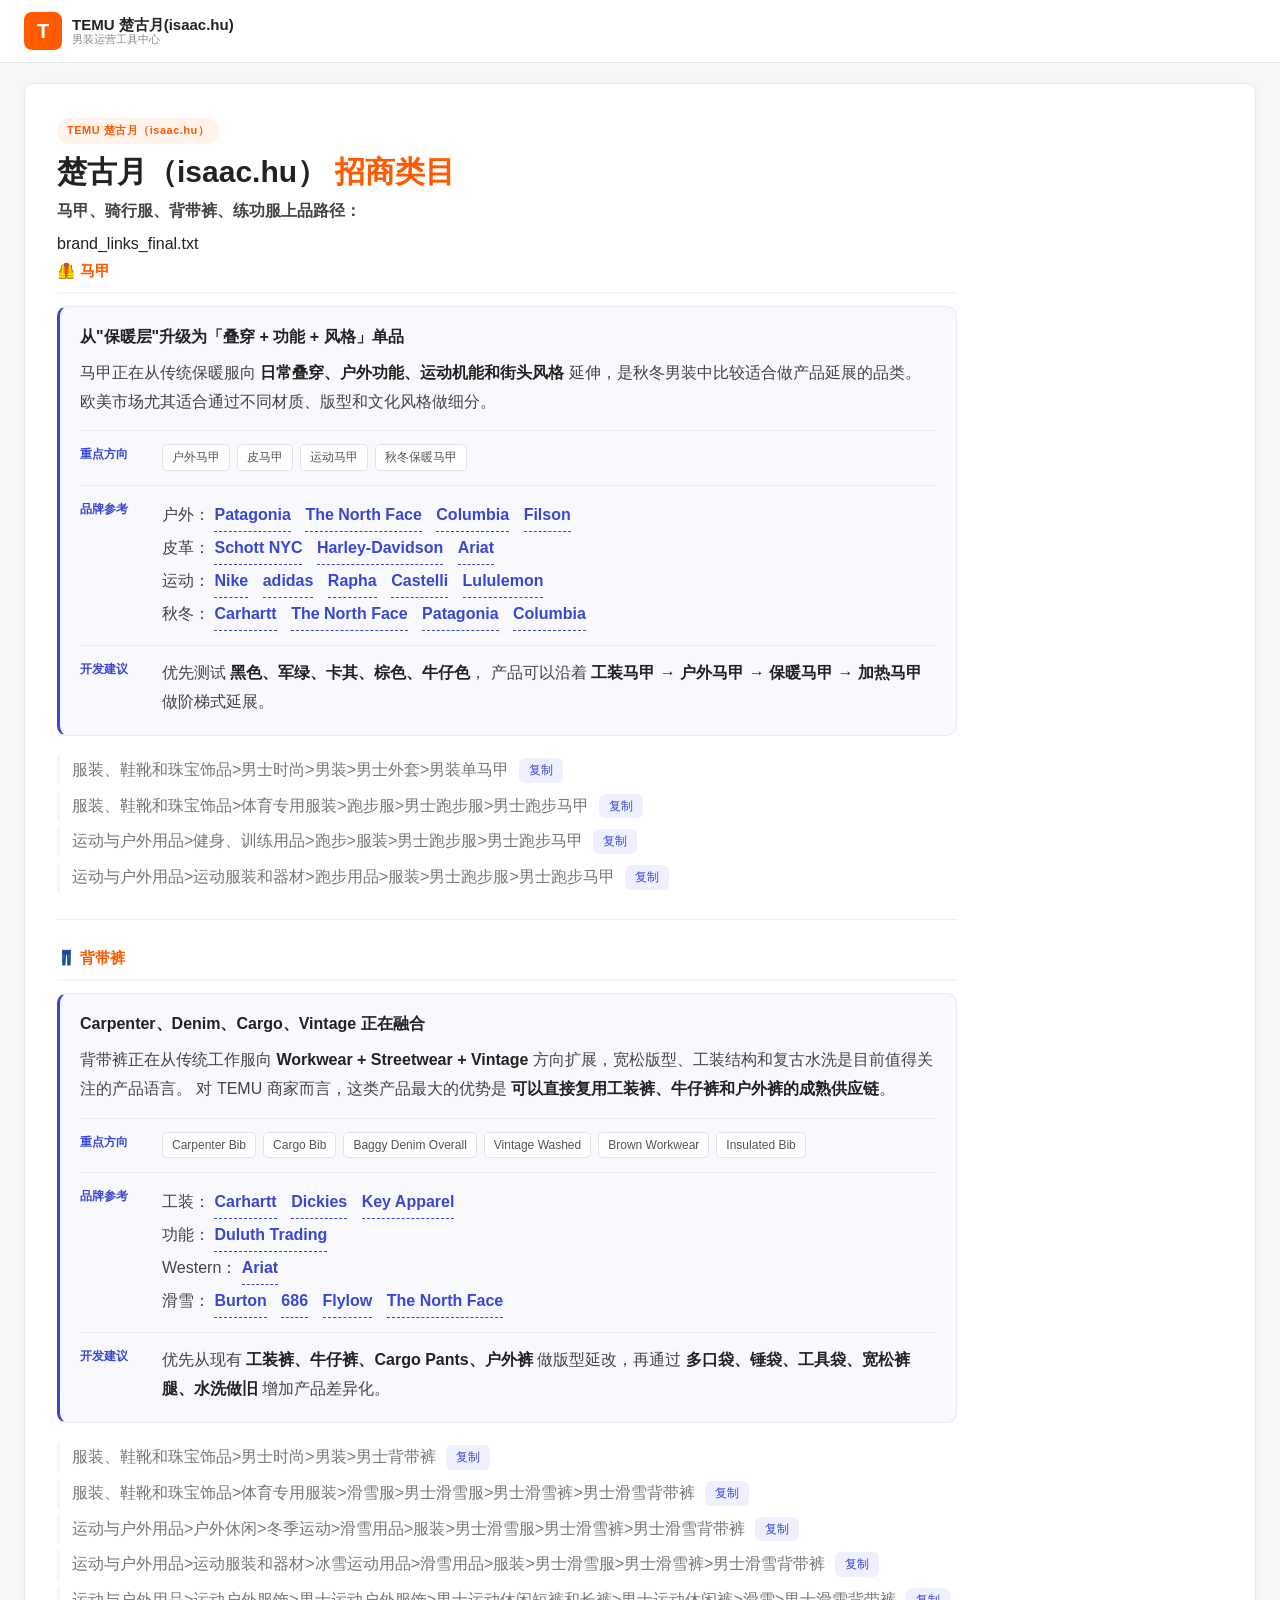
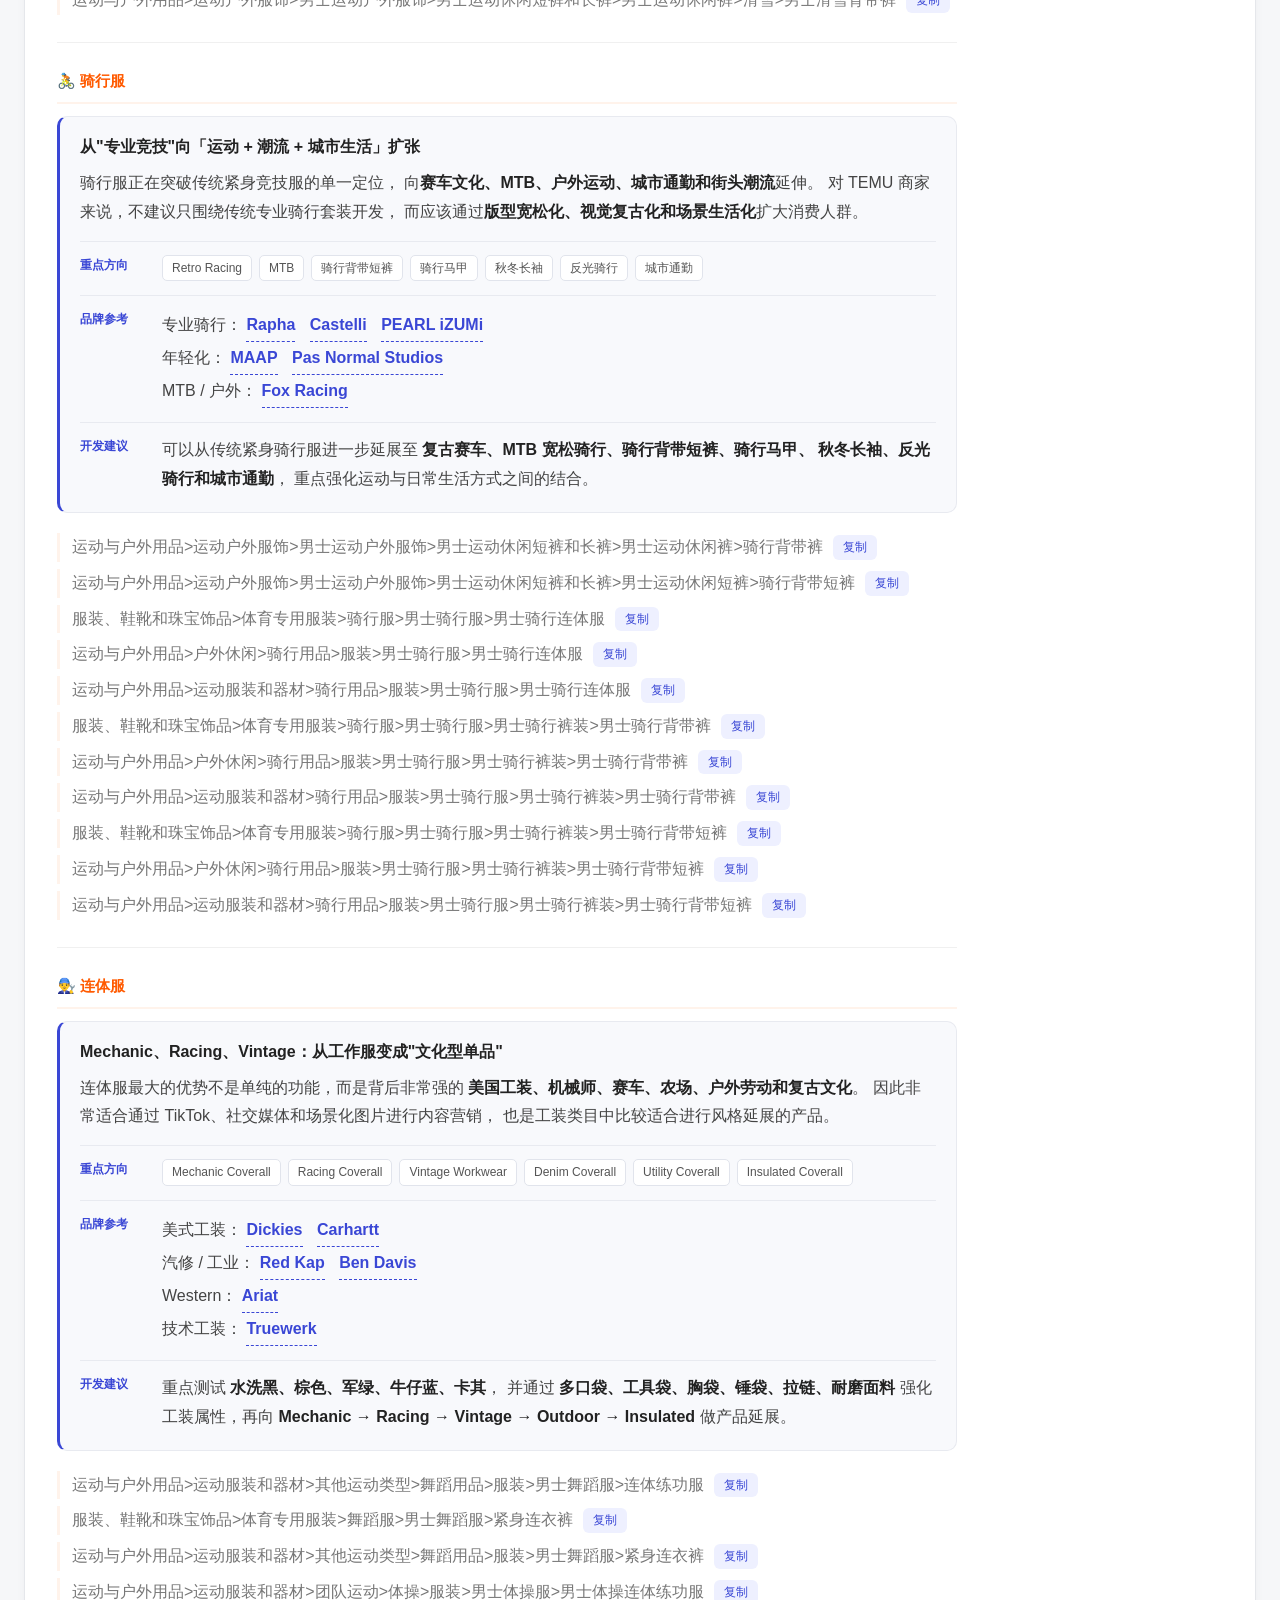
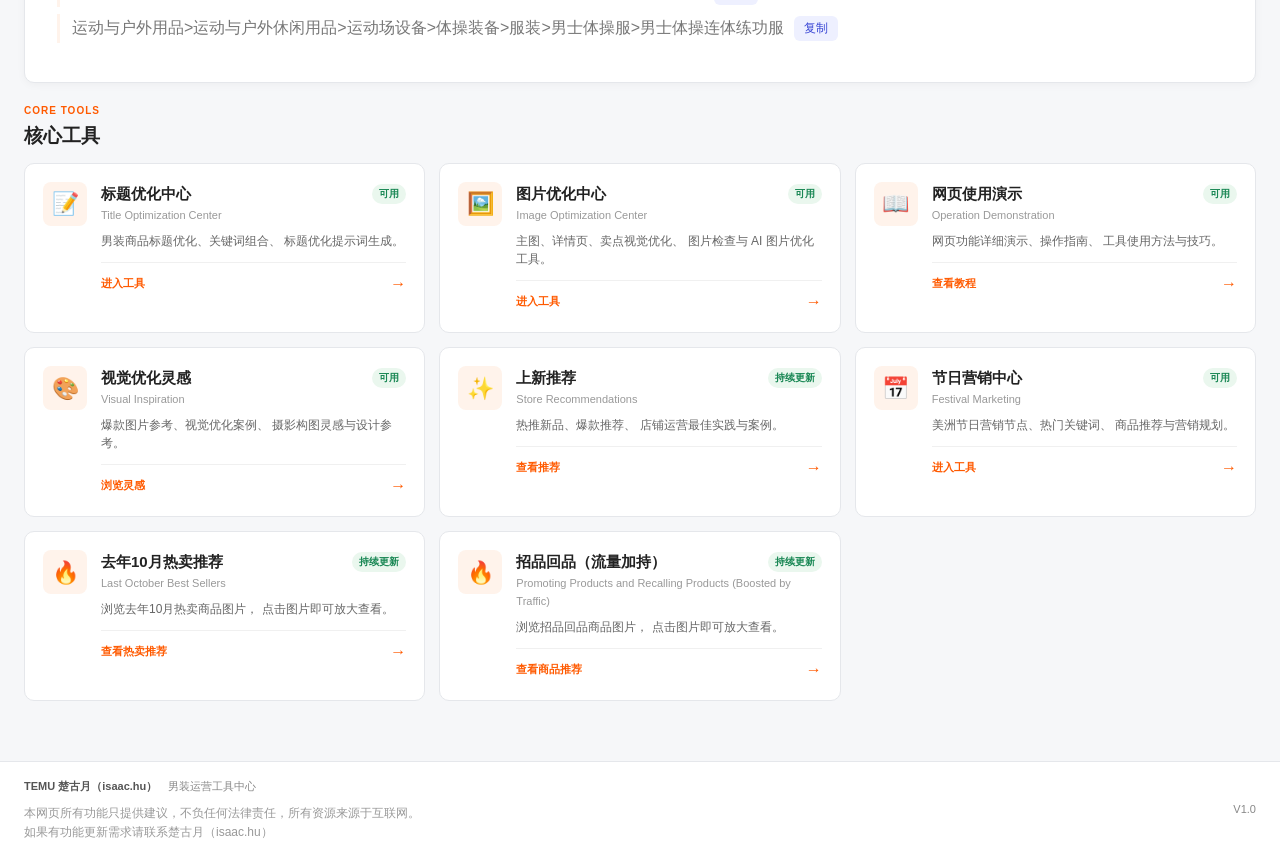
==== index.html @ f6be9bdd "Update index.html" ====
<!DOCTYPE html>
<html lang="zh-CN">
<head>
    <meta charset="UTF-8">

    <meta
        name="viewport"
        content="width=device-width, initial-scale=1.0"
    >

    <meta
        name="description"
        content="TEMU 楚古月(isaac.hu) - 男装运营工具中心"
    >

    <title>TEMU 楚古月(isaac.hu)</title>

    <!-- ✨ 网络性能优化：DNS预解析和预连接 -->
    <link rel="dns-prefetch" href="//github.com">
    <link rel="preconnect" href="https://github.com" crossorigin>
    <link rel="prefetch" href="assets/pdf/Operation%20Demonstration.pdf" as="document">
    <link rel="prefetch" href="assets/pdf/picture.pdf" as="document">

    <!-- 全局 CSS -->
    <link
        rel="stylesheet"
        href="assets/css/style.css"
    >

<style>
/* =========================
   招商类目复制按钮
========================= */

.category-items p {
    display: flex;
    align-items: center;
    gap: 10px;
    flex-wrap: nowrap;
}

.category-copy-btn {
    flex: 0 0 auto;
    border: 0;
    border-radius: 6px;
    padding: 4px 10px;
    background: #eef0ff;
    color: #3a47d5;
    font-size: 12px;
    line-height: 1.4;
    cursor: pointer;
    transition: all 0.2s ease;
    white-space: nowrap;
}

.category-copy-btn:hover {
    background: #3a47d5;
    color: #fff;
}

.category-copy-btn.copied {
    background: #11998e;
    color: #fff;
}

@media (max-width: 640px) {
    .category-items p {
        align-items: flex-start;
    }

    .category-copy-btn {
        padding: 4px 8px;
        font-size: 11px;
    }
}
</style>

</head>

<body>

    <!-- =========================
         顶部导航
    ========================== -->
    <header class="site-header">

        <div class="header-container">

            <!-- Logo / 首页 -->
            <a
                href="index.html"
                class="site-logo"
                aria-label="TEMU 楚古月(isaac.hu) 首页"
            >
                <div class="logo-icon">
                    T
                </div>

                <div class="logo-text">
                    <strong>TEMU 楚古月(isaac.hu)</strong>
                    <span>男装运营工具中心</span>
                </div>
            </a>


        </div>

    </header>


    <!-- =========================
         主体内容
    ========================== -->
    <main class="main-container">

        <!-- Hero -->
        <section class="hero-section">       

            <div class="hero-content">

                <div class="hero-badge">
                    TEMU 楚古月（isaac.hu）
                </div>

                <h1>
                    楚古月（isaac.hu）
                    <span>招商类目</span>
                </h1>

                <p class="hero-subtitle">
                    马甲、骑行服、背带裤、练功服上品路径：
                </p>


brand_links_final.txt
<div class="hero-description">
 
    <!-- =========================
         马甲
    ========================== -->
    <div class="category-group">
 
        <div class="category-title">🦺 马甲</div>
 
        <div class="category-intro">
 
            <div class="intro-headline">
                从"保暖层"升级为「叠穿 + 功能 + 风格」单品
            </div>
 
            <p>
                马甲正在从传统保暖服向
                <strong>日常叠穿、户外功能、运动机能和街头风格</strong>
                延伸，是秋冬男装中比较适合做产品延展的品类。
                欧美市场尤其适合通过不同材质、版型和文化风格做细分。
            </p>
 
            <div class="intro-section">
                <span class="intro-label">重点方向</span>
 
                <div class="intro-tags">
                    <span>户外马甲</span>
                    <span>皮马甲</span>
                    <span>运动马甲</span>
                    <span>秋冬保暖马甲</span>
                </div>
            </div>
 
            <div class="intro-section">
                <span class="intro-label">品牌参考</span>
 
                <p class="brand-links">
                    户外：
                    <a href="https://www.patagonia.com/shop/mens/jackets-vests/vests" target="_blank" rel="noopener">Patagonia</a>
                    <a href="https://www.thenorthface.com/en-us/c/mens/mens-jackets-and-vests/mens-vests-299291" target="_blank" rel="noopener">The North Face</a>
                    <a href="https://www.columbia.com/c/mens-vest-jackets/?refine=c_warmth%3DLight%20Warmth" target="_blank" rel="noopener">Columbia</a>
                    <a href="https://www.filson.com/collections/vests" target="_blank" rel="noopener">Filson</a>
                    <br>
 
                    皮革：
                    <a href="https://www.schottnyc.com/collections/mens-outerwear?filter.p.product_type=Vest&sort_by=manual" target="_blank" rel="noopener">Schott NYC</a>
                    <a href="https://www.harley-davidson.com/us/en/shop/c/mens-motorcycle-vests?format=json&locale=en_US&q=mens-motorcycle-vests&page=1&sp_c=48" target="_blank" rel="noopener">Harley-Davidson</a>
                    <a href="https://www.ariat.com/mens-vests" target="_blank" rel="noopener">Ariat</a>
                    <br>
 
                    运动：
                    <a href="https://www.nike.com/w/mens-vests-5mq3hznik1" target="_blank" rel="noopener">Nike</a>
                    <a href="https://www.adidas.com.cn/plp/men_app_vest?page=1" target="_blank" rel="noopener">adidas</a>
                    <a href="https://www.rapha.cc/tw/zh/shop/jackets" target="_blank" rel="noopener">Rapha</a>
                    <a href="https://www.castelli-cycling.com/US/en/Men/Cycling/Top/Vests/c/Man-Cyc-Top-Ves" target="_blank" rel="noopener">Castelli</a>
                    <a href="https://www.lululemon.com.au/en-au/c/men/coats-and-jackets?pmid=regularPricedPromotion&prefn1=Type&prefv1=Vests" target="_blank" rel="noopener">Lululemon</a>
                    <br>
 
                    秋冬：
                    <a href="https://www.carhartt.com/c/men-vests?icid=2025-10-09_plp_shops-tool_rank2_clickable_plp_evrgn_m-ow-wdgt-vsts_allvisitors_copy_18585" target="_blank" rel="noopener">Carhartt</a>
                    <a href="https://www.thenorthface.com/en-us/c/mens/mens-jackets-and-vests/mens-vests-299291" target="_blank" rel="noopener">The North Face</a>
                    <a href="https://www.patagonia.com/shop/mens/jackets-vests/vests" target="_blank" rel="noopener">Patagonia</a>
                    <a href="https://www.columbia.com/c/mens-vest-jackets/?refine=c_warmth%3DLight%20Warmth" target="_blank" rel="noopener">Columbia</a>
                </p>
            </div>
 
            <div class="intro-section">
                <span class="intro-label">开发建议</span>
 
                <p>
                    优先测试
                    <strong>黑色、军绿、卡其、棕色、牛仔色</strong>，
                    产品可以沿着
                    <strong>工装马甲 → 户外马甲 → 保暖马甲 → 加热马甲</strong>
                    做阶梯式延展。
                </p>
            </div>
 
        </div>
 
        <div class="category-items">
 
            <p>
                <span class="category-text">服装、鞋靴和珠宝饰品>男士时尚>男装>男士外套>男装单马甲</span>
                <button type="button" class="category-copy-btn">复制</button>
            </p>
 
            <p>
                <span class="category-text">服装、鞋靴和珠宝饰品>体育专用服装>跑步服>男士跑步服>男士跑步马甲</span>
                <button type="button" class="category-copy-btn">复制</button>
            </p>
 
            <p>
                <span class="category-text">运动与户外用品>健身、训练用品>跑步>服装>男士跑步服>男士跑步马甲</span>
                <button type="button" class="category-copy-btn">复制</button>
            </p>
 
            <p>
                <span class="category-text">运动与户外用品>运动服装和器材>跑步用品>服装>男士跑步服>男士跑步马甲</span>
                <button type="button" class="category-copy-btn">复制</button>
            </p>
 
        </div>
 
    </div>
 
 
    <!-- =========================
         背带裤
    ========================== -->
    <div class="category-group">
 
        <div class="category-title">👖 背带裤</div>
 
        <div class="category-intro">
 
            <div class="intro-headline">
                Carpenter、Denim、Cargo、Vintage 正在融合
            </div>
 
            <p>
                背带裤正在从传统工作服向
                <strong>Workwear + Streetwear + Vintage</strong>
                方向扩展，宽松版型、工装结构和复古水洗是目前值得关注的产品语言。
                对 TEMU 商家而言，这类产品最大的优势是
                <strong>可以直接复用工装裤、牛仔裤和户外裤的成熟供应链</strong>。
            </p>
 
            <div class="intro-section">
                <span class="intro-label">重点方向</span>
 
                <div class="intro-tags">
                    <span>Carpenter Bib</span>
                    <span>Cargo Bib</span>
                    <span>Baggy Denim Overall</span>
                    <span>Vintage Washed</span>
                    <span>Brown Workwear</span>
                    <span>Insulated Bib</span>
                </div>
            </div>
 
            <div class="intro-section">
                <span class="intro-label">品牌参考</span>
 
                <p class="brand-links">
                    工装：
                    <a href="https://www.carhartt.com/c/men-bibs-coveralls-overalls" target="_blank" rel="noopener">Carhartt</a>
                    <a href="https://www.dickies.com/en-us/collections/mens-coveralls-overalls" target="_blank" rel="noopener">Dickies</a>
                    <a href="https://www.keyapparel.com/men/bib-overalls-coveralls/" target="_blank" rel="noopener">Key Apparel</a>
                    <br>
 
                    功能：
                    <a href="https://www.duluthtrading.com/men/bottoms/overalls/" target="_blank" rel="noopener">Duluth Trading</a>
                    <br>
 
                    Western：
                    <a href="https://www.ariat.com/" target="_blank" rel="noopener">Ariat</a>
                    <br>
                    
                    滑雪：
                    <a href="https://www.burton.com/" target="_blank" rel="noopener">Burton</a>
                    <a href="https://www.686.com/" target="_blank" rel="noopener">686</a>
                    <a href="https://flylowgear.com/" target="_blank" rel="noopener">Flylow</a>
                    <a href="https://www.thenorthface.com/en-us/c/mens/mens-snow-226110" target="_blank" rel="noopener">The North Face</a>
                </p>
            </div>
 
            <div class="intro-section">
                <span class="intro-label">开发建议</span>
 
                <p>
                    优先从现有
                    <strong>工装裤、牛仔裤、Cargo Pants、户外裤</strong>
                    做版型延改，再通过
                    <strong>多口袋、锤袋、工具袋、宽松裤腿、水洗做旧</strong>
                    增加产品差异化。
                </p>
            </div>
 
        </div>
 
        <div class="category-items">
 
            <p>
                <span class="category-text">服装、鞋靴和珠宝饰品>男士时尚>男装>男士背带裤</span>
                <button type="button" class="category-copy-btn">复制</button>
            </p>
 
            <p>
                <span class="category-text">服装、鞋靴和珠宝饰品>体育专用服装>滑雪服>男士滑雪服>男士滑雪裤>男士滑雪背带裤</span>
                <button type="button" class="category-copy-btn">复制</button>
            </p>
 
            <p>
                <span class="category-text">运动与户外用品>户外休闲>冬季运动>滑雪用品>服装>男士滑雪服>男士滑雪裤>男士滑雪背带裤</span>
                <button type="button" class="category-copy-btn">复制</button>
            </p>
 
            <p>
                <span class="category-text">运动与户外用品>运动服装和器材>冰雪运动用品>滑雪用品>服装>男士滑雪服>男士滑雪裤>男士滑雪背带裤</span>
                <button type="button" class="category-copy-btn">复制</button>
            </p>
 
            <p>
                <span class="category-text">运动与户外用品>运动户外服饰>男士运动户外服饰>男士运动休闲短裤和长裤>男士运动休闲裤>滑雪>男士滑雪背带裤</span>
                <button type="button" class="category-copy-btn">复制</button>
            </p>
 
        </div>
 
    </div>
 
 
    <!-- =========================
         骑行服
    ========================== -->
    <div class="category-group">
 
        <div class="category-title">🚴 骑行服</div>
 
        <div class="category-intro">
 
            <div class="intro-headline">
                从"专业竞技"向「运动 + 潮流 + 城市生活」扩张
            </div>
 
            <p>
                骑行服正在突破传统紧身竞技服的单一定位，
                向<strong>赛车文化、MTB、户外运动、城市通勤和街头潮流</strong>延伸。
                对 TEMU 商家来说，不建议只围绕传统专业骑行套装开发，
                而应该通过<strong>版型宽松化、视觉复古化和场景生活化</strong>扩大消费人群。
            </p>
 
            <div class="intro-section">
                <span class="intro-label">重点方向</span>
 
                <div class="intro-tags">
                    <span>Retro Racing</span>
                    <span>MTB</span>
                    <span>骑行背带短裤</span>
                    <span>骑行马甲</span>
                    <span>秋冬长袖</span>
                    <span>反光骑行</span>
                    <span>城市通勤</span>
                </div>
            </div>
 
            <div class="intro-section">
                <span class="intro-label">品牌参考</span>
 
                <p class="brand-links">
                    专业骑行：
                    <a href="https://www.rapha.cc/" target="_blank" rel="noopener">Rapha</a>
                    <a href="https://www.castelli-cycling.com/" target="_blank" rel="noopener">Castelli</a>
                    <a href="https://pearlizumi.com/" target="_blank" rel="noopener">PEARL iZUMi</a>
                    <br>
 
                    年轻化：
                    <a href="https://maap.cc/" target="_blank" rel="noopener">MAAP</a>
                    <a href="https://pasnormalstudios.com/" target="_blank" rel="noopener">Pas Normal Studios</a>
                    <br>
 
                    MTB / 户外：
                    <a href="https://www.foxracing.com/" target="_blank" rel="noopener">Fox Racing</a>
                </p>
            </div>
 
            <div class="intro-section">
                <span class="intro-label">开发建议</span>
 
                <p>
                    可以从传统紧身骑行服进一步延展至
                    <strong>复古赛车、MTB 宽松骑行、骑行背带短裤、骑行马甲、
                    秋冬长袖、反光骑行和城市通勤</strong>，
                    重点强化运动与日常生活方式之间的结合。
                </p>
            </div>
 
        </div>
 
        <div class="category-items">
 
            <p>
                <span class="category-text">运动与户外用品>运动户外服饰>男士运动户外服饰>男士运动休闲短裤和长裤>男士运动休闲裤>骑行背带裤</span>
                <button type="button" class="category-copy-btn">复制</button>
            </p>
 
            <p>
                <span class="category-text">运动与户外用品>运动户外服饰>男士运动户外服饰>男士运动休闲短裤和长裤>男士运动休闲短裤>骑行背带短裤</span>
                <button type="button" class="category-copy-btn">复制</button>
            </p>
 
            <p>
                <span class="category-text">服装、鞋靴和珠宝饰品>体育专用服装>骑行服>男士骑行服>男士骑行连体服</span>
                <button type="button" class="category-copy-btn">复制</button>
            </p>
 
            <p>
                <span class="category-text">运动与户外用品>户外休闲>骑行用品>服装>男士骑行服>男士骑行连体服</span>
                <button type="button" class="category-copy-btn">复制</button>
            </p>
 
            <p>
                <span class="category-text">运动与户外用品>运动服装和器材>骑行用品>服装>男士骑行服>男士骑行连体服</span>
                <button type="button" class="category-copy-btn">复制</button>
            </p>
 
            <p>
                <span class="category-text">服装、鞋靴和珠宝饰品>体育专用服装>骑行服>男士骑行服>男士骑行裤装>男士骑行背带裤</span>
                <button type="button" class="category-copy-btn">复制</button>
            </p>
 
            <p>
                <span class="category-text">运动与户外用品>户外休闲>骑行用品>服装>男士骑行服>男士骑行裤装>男士骑行背带裤</span>
                <button type="button" class="category-copy-btn">复制</button>
            </p>
 
            <p>
                <span class="category-text">运动与户外用品>运动服装和器材>骑行用品>服装>男士骑行服>男士骑行裤装>男士骑行背带裤</span>
                <button type="button" class="category-copy-btn">复制</button>
            </p>
 
            <p>
                <span class="category-text">服装、鞋靴和珠宝饰品>体育专用服装>骑行服>男士骑行服>男士骑行裤装>男士骑行背带短裤</span>
                <button type="button" class="category-copy-btn">复制</button>
            </p>
 
            <p>
                <span class="category-text">运动与户外用品>户外休闲>骑行用品>服装>男士骑行服>男士骑行裤装>男士骑行背带短裤</span>
                <button type="button" class="category-copy-btn">复制</button>
            </p>
 
            <p>
                <span class="category-text">运动与户外用品>运动服装和器材>骑行用品>服装>男士骑行服>男士骑行裤装>男士骑行背带短裤</span>
                <button type="button" class="category-copy-btn">复制</button>
            </p>
 
        </div>
 
    </div>
 
 
    <!-- =========================
         连体服
    ========================== -->
    <div class="category-group">
 
        <div class="category-title">👨‍🔧 连体服</div>
 
        <div class="category-intro">
 
            <div class="intro-headline">
                Mechanic、Racing、Vintage：从工作服变成"文化型单品"
            </div>
 
            <p>
                连体服最大的优势不是单纯的功能，而是背后非常强的
                <strong>美国工装、机械师、赛车、农场、户外劳动和复古文化</strong>。
                因此非常适合通过 TikTok、社交媒体和场景化图片进行内容营销，
                也是工装类目中比较适合进行风格延展的产品。
            </p>
 
            <div class="intro-section">
                <span class="intro-label">重点方向</span>
 
                <div class="intro-tags">
                    <span>Mechanic Coverall</span>
                    <span>Racing Coverall</span>
                    <span>Vintage Workwear</span>
                    <span>Denim Coverall</span>
                    <span>Utility Coverall</span>
                    <span>Insulated Coverall</span>
                </div>
            </div>
 
            <div class="intro-section">
                <span class="intro-label">品牌参考</span>
 
                <p class="brand-links">
                    美式工装：
                    <a href="https://www.dickies.com/" target="_blank" rel="noopener">Dickies</a>
                    <a href="https://www.carhartt.com/" target="_blank" rel="noopener">Carhartt</a>
                    <br>
 
                    汽修 / 工业：
                    <a href="https://www.redkap.com/" target="_blank" rel="noopener">Red Kap</a>
                    <a href="https://bendavis.com/" target="_blank" rel="noopener">Ben Davis</a>
                    <br>
 
                    Western：
                    <a href="https://www.ariat.com/" target="_blank" rel="noopener">Ariat</a>
                    <br>
 
                    技术工装：
                    <a href="https://truewerk.com/" target="_blank" rel="noopener">Truewerk</a>
                </p>
            </div>
 
            <div class="intro-section">
                <span class="intro-label">开发建议</span>
 
                <p>
                    重点测试
                    <strong>水洗黑、棕色、军绿、牛仔蓝、卡其</strong>，
                    并通过
                    <strong>多口袋、工具袋、胸袋、锤袋、拉链、耐磨面料</strong>
                    强化工装属性，再向
                    <strong>Mechanic → Racing → Vintage → Outdoor → Insulated</strong>
                    做产品延展。
                </p>
            </div>
 
        </div>
 
        <div class="category-items">
 
            <p>
                <span class="category-text">运动与户外用品>运动服装和器材>其他运动类型>舞蹈用品>服装>男士舞蹈服>连体练功服</span>
                <button type="button" class="category-copy-btn">复制</button>
            </p>
 
            <p>
                <span class="category-text">服装、鞋靴和珠宝饰品>体育专用服装>舞蹈服>男士舞蹈服>紧身连衣裤</span>
                <button type="button" class="category-copy-btn">复制</button>
            </p>
 
            <p>
                <span class="category-text">运动与户外用品>运动服装和器材>其他运动类型>舞蹈用品>服装>男士舞蹈服>紧身连衣裤</span>
                <button type="button" class="category-copy-btn">复制</button>
            </p>
 
            <p>
                <span class="category-text">运动与户外用品>运动服装和器材>团队运动>体操>服装>男士体操服>男士体操连体练功服</span>
                <button type="button" class="category-copy-btn">复制</button>
            </p>
 
            <p>
                <span class="category-text">运动与户外用品>运动与户外休闲用品>运动场设备>体操装备>服装>男士体操服>男士体操连体练功服</span>
                <button type="button" class="category-copy-btn">复制</button>
            </p>
 
        </div>
 
    </div>
 
</div>



        </section>


        <!-- =========================
             核心功能
        ========================== -->
        <section class="function-section">

            <div class="section-header">

                <div>
                    <div class="section-label">
                        CORE TOOLS
                    </div>

                    <h2>
                        核心工具
                    </h2>
                </div>

            </div>


            <div class="function-grid">


                <!-- =====================
                     标题优化
                ====================== -->
                <a
                    href="title-optimization.html"
                    class="function-card"
                >

                    <div class="function-icon">
                        📝
                    </div>

                    <div class="function-content">

                        <div class="function-top">

                            <h3>
                                标题优化中心
                            </h3>

                            <span class="status-badge active">
                                可用
                            </span>

                        </div>

                        <p class="function-en">
                            Title Optimization Center
                        </p>

                        <p class="function-description">
                            男装商品标题优化、关键词组合、
                            标题优化提示词生成。
                        </p>

                        <div class="function-footer">

                            <span>
                                进入工具
                            </span>

                            <span class="arrow">
                                →
                            </span>

                        </div>

                    </div>

                </a>


                <!-- =====================
                     图片优化
                ====================== -->
                <a
                    href="image-optimization.html"
                    class="function-card"
                >

                    <div class="function-icon">
                        🖼️
                    </div>

                    <div class="function-content">

                        <div class="function-top">

                            <h3>
                                图片优化中心
                            </h3>

                            <span class="status-badge active">
                                可用
                            </span>

                        </div>

                        <p class="function-en">
                            Image Optimization Center
                        </p>

                        <p class="function-description">
                            主图、详情页、卖点视觉优化、
                            图片检查与 AI 图片优化工具。
                        </p>

                        <div class="function-footer">

                            <span>
                                进入工具
                            </span>

                            <span class="arrow">
                                →
                            </span>

                        </div>

                    </div>

                </a>


                <!-- =====================
                     网页使用演示
                ====================== -->
                <a
                    href="assets/pdf/Operation Demonstration.pdf"
                    class="function-card"
                    target="_blank"
                    rel="noopener"
                >

                    <div class="function-icon">
                        📖
                    </div>

                    <div class="function-content">

                        <div class="function-top">

                            <h3>
                                网页使用演示
                            </h3>

                            <span class="status-badge active">
                                可用
                            </span>

                        </div>

                        <p class="function-en">
                            Operation Demonstration
                        </p>

                        <p class="function-description">
                            网页功能详细演示、操作指南、
                            工具使用方法与技巧。
                        </p>

                        <div class="function-footer">

                            <span>
                                查看教程
                            </span>

                            <span class="arrow">
                                →
                            </span>

                        </div>

                    </div>

                </a>


                <!-- =====================
                     视觉优化灵感
                ====================== -->
                <a
                    href="assets/pdf/picture.pdf"
                    class="function-card"
                    target="_blank"
                    rel="noopener"
                >

                    <div class="function-icon">
                        🎨
                    </div>

                    <div class="function-content">

                        <div class="function-top">

                            <h3>
                                视觉优化灵感
                            </h3>

                            <span class="status-badge active">
                                可用
                            </span>

                        </div>

                        <p class="function-en">
                            Visual Inspiration
                        </p>

                        <p class="function-description">
                            爆款图片参考、视觉优化案例、
                            摄影构图灵感与设计参考。
                        </p>

                        <div class="function-footer">

                            <span>
                                浏览灵感
                            </span>

                            <span class="arrow">
                                →
                            </span>

                        </div>

                    </div>

                </a>


                <!-- =====================
                     上新推荐
                ====================== -->
                <a
                    href="assets/pdf/store.pdf"
                    class="function-card"
                    target="_blank"
                    rel="noopener"
                >

                    <div class="function-icon">
                        ✨
                    </div>

                    <div class="function-content">

                        <div class="function-top">

                            <h3>
                                上新推荐
                            </h3>

                            <span class="status-badge active">
                                持续更新
                            </span>

                        </div>

                        <p class="function-en">
                            Store Recommendations
                        </p>

                        <p class="function-description">
                            热推新品、爆款推荐、
                            店铺运营最佳实践与案例。
                        </p>

                        <div class="function-footer">

                            <span>
                                查看推荐
                            </span>

                            <span class="arrow">
                                →
                            </span>

                        </div>

                    </div>

                </a>


                <!-- =====================
                     节日营销中心
                ====================== -->
                <a
                    class="function-card"
                    href="assets/pdf/festival-calendar.pdf"
                    target="_blank"
                    rel="noopener"
                >

                    <div class="function-icon">
                        📅
                    </div>

                    <div class="function-content">

                        <div class="function-top">

                            <h3>
                                节日营销中心
                            </h3>

                            <span class="status-badge active">
                                可用
                            </span>

                        </div>

                        <p class="function-en">
                            Festival Marketing
                        </p>

                        <p class="function-description">
                            美洲节日营销节点、热门关键词、
                            商品推荐与营销规划。
                        </p>

                        <div class="function-footer">

                            <span>
                                进入工具
                            </span>

                            <span class="arrow">
                                →
                            </span>

                        </div>

                    </div>

                </a>


                <!-- =====================
                     去年10月热卖推荐
                ====================== -->
                <a
                    href="hot-sale-recommendations.html"
                    class="function-card"
                >

                    <div class="function-icon">
                        🔥
                    </div>

                    <div class="function-content">

                        <div class="function-top">

                            <h3>
                                去年10月热卖推荐
                            </h3>

                            <span class="status-badge active">
                                持续更新
                            </span>

                        </div>

                        <p class="function-en">
                            Last October Best Sellers
                        </p>

                        <p class="function-description">
                            浏览去年10月热卖商品图片，
                            点击图片即可放大查看。
                        </p>

                        <div class="function-footer">

                            <span>
                                查看热卖推荐
                            </span>

                            <span class="arrow">
                                →
                            </span>

                        </div>

                    </div>
                    

                     <!-- =====================
                     去年10月热卖推荐
                ====================== -->
                <a
                    href="recycle.html"
                    class="function-card"
                >

                    <div class="function-icon">
                        🔥
                    </div>

                    <div class="function-content">

                        <div class="function-top">

                            <h3>
                                招品回品（流量加持）
                            </h3>

                            <span class="status-badge active">
                                持续更新
                            </span>

                        </div>

                        <p class="function-en">
                            Promoting Products and Recalling Products (Boosted by Traffic)
                        </p>

                        <p class="function-description">
                            浏览招品回品商品图片，
                            点击图片即可放大查看。
                        </p>

                        <div class="function-footer">

                            <span>
                                查看商品推荐
                            </span>

                            <span class="arrow">
                                →
                            </span>

                        </div>

                    </div>

                </a>


            </div>

        </section>


        </section>

    </main>


    <!-- =========================
         Footer
    ========================== -->
    <footer class="site-footer">

        <div class="footer-container">

            <div>
                <strong>
                    TEMU 楚古月（isaac.hu）
                </strong>

                <span>
                    男装运营工具中心
                </span>

                <p style="font-size: 12px; color: #999; margin-top: 8px; line-height: 1.6;">
                    本网页所有功能只提供建议，不负任何法律责任，所有资源来源于互联网。<br>
                    如果有功能更新需求请联系楚古月（isaac.hu）
                </p>
            </div>

            <div>
                V1.0
            </div>

        </div>

    </footer>


    <!-- 全局 JS -->
    <script
        src="assets/js/app.js"
    ></script>


<script>
/* =========================
   招商类目一键复制
========================= */

document.addEventListener("DOMContentLoaded", function () {

    const buttons = document.querySelectorAll(".category-copy-btn");

    buttons.forEach(function (button) {

        button.addEventListener("click", async function () {

            const textElement = this.parentElement.querySelector(".category-text");

            if (!textElement) return;

            const text = textElement.innerText.trim();

            try {

                await navigator.clipboard.writeText(text);

            } catch (error) {

                const textarea = document.createElement("textarea");

                textarea.value = text;

                textarea.style.position = "fixed";
                textarea.style.opacity = "0";

                document.body.appendChild(textarea);

                textarea.select();

                document.execCommand("copy");

                textarea.remove();
            }

            const originalText = this.innerText;

            this.innerText = "已复制";
            this.classList.add("copied");

            setTimeout(() => {

                this.innerText = originalText;
                this.classList.remove("copied");

            }, 1200);

        });

    });

});
</script>

</body>
</html>
---- assets/css/style.css ----
/* =========================
   全局
========================= */

* {
    margin: 0;
    padding: 0;
    box-sizing: border-box;
    font-family:
        -apple-system,
        BlinkMacSystemFont,
        "Segoe UI",
        Roboto,
        "Helvetica Neue",
        Arial,
        sans-serif;
}

:root {
    --primary-color: #ff5a00;
    --primary-hover: #e84b00;
    --light-orange: #fff3eb;

    --bg-color: #f6f7f9;
    --card-bg: #ffffff;

    --text-color: #222;
    --text-secondary: #666;
    --text-light: #888;

    --border-color: #e5e7eb;

    --tag-bg: #fff7f2;
    --tag-hover: #fff0e6;
}


/* =========================
   Body
========================= */

body {
    background: var(--bg-color);
    color: var(--text-color);
    line-height: 1.6;
    min-height: 100vh;
}


/* =========================
   顶部导航
========================= */

.site-header {
    background: #fff;
    border-bottom: 1px solid var(--border-color);
    position: sticky;
    top: 0;
    z-index: 100;
}

.header-container {
    max-width: 1400px;
    margin: 0 auto;
    padding: 12px 24px;

    display: flex;
    align-items: center;
    justify-content: space-between;
}


/* Logo */

.site-logo {
    display: flex;
    align-items: center;
    gap: 10px;

    text-decoration: none;
    color: #222;
}

.logo-icon {
    width: 38px;
    height: 38px;

    display: flex;
    align-items: center;
    justify-content: center;

    background: var(--primary-color);
    color: #fff;

    border-radius: 8px;

    font-size: 20px;
    font-weight: 800;
}

.logo-text {
    display: flex;
    flex-direction: column;
    line-height: 1.1;
}

.logo-text strong {
    font-size: 15px;
    color: #222;
}

.logo-text span {
    font-size: 11px;
    color: #888;
}


/* =========================
   主导航
========================= */

.main-nav {
    display: flex;
    align-items: center;
    gap: 6px;
}

.nav-item {
    padding: 7px 14px;

    border-radius: 6px;

    color: #555;
    text-decoration: none;

    font-size: 13px;
    font-weight: 600;

    transition: all .2s ease;
}

.nav-item:hover {
    color: var(--primary-color);
    background: var(--light-orange);
}

.nav-item.active {
    color: #fff;
    background: var(--primary-color);
}


/* =========================
   主体
========================= */

.main-container {
    max-width: 1400px;
    margin: 0 auto;
    padding: 20px 24px 40px;
}


/* =========================
   Hero
========================= */

.hero-section {
    background: #fff;

    border-radius: 10px;

    padding: 32px;

    margin-bottom: 20px;

    border: 1px solid var(--border-color);

    box-shadow:
        0 2px 8px rgba(0, 0, 0, 0.04);
}

.hero-content {
    max-width: 900px;
}

.hero-badge {
    display: inline-block;

    padding: 4px 10px;

    margin-bottom: 10px;

    background: var(--light-orange);

    color: var(--primary-color);

    border-radius: 20px;

    font-size: 11px;
    font-weight: 700;
    letter-spacing: .5px;
}

.hero-section h1 {
    font-size: 30px;
    line-height: 1.2;

    margin-bottom: 8px;

    color: #222;
}

.hero-section h1 span {
    color: var(--primary-color);
}

.hero-section p {
    font-size: 16px;

    color: #444;

    margin-bottom: 8px;
}

.hero-description {
    color: #777;
    font-size: 13px;
    line-height: 1.8;
}

.hero-subtitle {
    color: #666;
    font-size: 16px;
    font-weight: 700;
}

.category-group {
    margin-bottom: 24px;
    padding-bottom: 20px;
    border-bottom: 1px solid #f0f0f0;
}

.category-group:last-child {
    border-bottom: none;
    margin-bottom: 0;
    padding-bottom: 0;
}

.category-title {
    font-size: 15px;
    font-weight: 600;
    color: #ff5a00;
    margin-bottom: 12px;
    padding-bottom: 8px;
    border-bottom: 2px solid #fff3eb;
}

.category-items p {
    margin: 8px 0;
    padding-left: 12px;
    border-left: 3px solid #fff3eb;
    color: #777;
}


/* =========================
   Section
========================= */

.function-section {
    margin-bottom: 20px;
}

.section-header {
    display: flex;

    align-items: flex-end;

    justify-content: space-between;

    margin-bottom: 12px;
}

.section-label {
    color: var(--primary-color);

    font-size: 10px;

    font-weight: 800;

    letter-spacing: 1px;

    margin-bottom: 2px;
}

.section-header h2 {
    font-size: 19px;

    color: #222;
}

.section-count {
    color: #888;

    font-size: 12px;
}


/* =========================
   功能卡片
========================= */

.function-grid {
    display: grid;

    grid-template-columns:
        repeat(auto-fit, minmax(300px, 1fr));

    gap: 14px;
}

.function-card {
    background: var(--card-bg);

    border: 1px solid var(--border-color);

    border-radius: 10px;

    padding: 18px;

    text-decoration: none;

    color: inherit;

    display: flex;

    gap: 14px;

    transition:
        transform .2s ease,
        box-shadow .2s ease,
        border-color .2s ease;
}

.function-card:hover {
    transform: translateY(-3px);

    border-color: var(--primary-color);

    box-shadow:
        0 6px 18px rgba(0, 0, 0, 0.07);
}


/* Icon */

.function-icon {
    width: 44px;
    height: 44px;

    flex-shrink: 0;

    display: flex;

    align-items: center;
    justify-content: center;

    background: var(--light-orange);

    border-radius: 8px;

    font-size: 22px;
}


/* 内容 */

.function-content {
    flex: 1;
    min-width: 0;
}

.function-top {
    display: flex;

    align-items: center;

    justify-content: space-between;

    gap: 8px;
}

.function-top h3 {
    font-size: 15px;

    color: #222;
}

.function-en {
    font-size: 11px;

    color: #999;

    margin-top: 1px;
}

.function-description {
    font-size: 12px;

    color: #666;

    margin-top: 7px;

    line-height: 1.5;
}


/* =========================
   状态标签
========================= */

.status-badge {
    flex-shrink: 0;

    padding: 2px 7px;

    border-radius: 10px;

    font-size: 10px;

    font-weight: 600;
}

.status-badge.active {
    background: #eaf7ee;

    color: #198754;
}

.status-badge.development {
    background: #f1f1f1;

    color: #888;
}


/* =========================
   卡片底部
========================= */

.function-footer {
    display: flex;

    justify-content: space-between;

    align-items: center;

    margin-top: 12px;

    padding-top: 8px;

    border-top: 1px solid #f0f0f0;

    font-size: 11px;

    color: var(--primary-color);

    font-weight: 600;
}

.arrow {
    font-size: 16px;

    transition: transform .2s ease;
}

.function-card:hover .arrow {
    transform: translateX(3px);
}


/* =========================
   开发中卡片
========================= */

.function-card.coming-soon {
    cursor: default;
}

.function-card.coming-soon:hover {
    transform: none;

    border-color: var(--border-color);

    box-shadow:
        0 2px 8px rgba(0, 0, 0, 0.04);
}


/* =========================
   Footer
========================= */

.site-footer {
    background: #fff;

    border-top: 1px solid var(--border-color);
}

.footer-container {
    max-width: 1400px;

    margin: 0 auto;

    padding: 16px 24px;

    display: flex;

    align-items: center;

    justify-content: space-between;

    color: #888;

    font-size: 11px;
}

.footer-container strong {
    color: #555;

    margin-right: 8px;
}


/* =========================
   PDF 加载优化
========================= */

/* PDF 卡片特殊样式 */
.function-card[href*=".pdf"] {
    position: relative;
    overflow: hidden;
}

.function-card[href*=".pdf"]::after {
    content: '📥';
    position: absolute;
    right: 12px;
    bottom: 12px;
    font-size: 16px;
    opacity: 0;
    transition: opacity 0.3s ease;
}

.function-card[href*=".pdf"]:hover::after {
    opacity: 1;
}

/* 网络状态提示（中国用户） */
.pdf-link[data-network-slow]::before {
    content: '⚡ 网络优化加载';
    position: absolute;
    top: 8px;
    right: 8px;
    background: #ffe8cc;
    color: #b35900;
    padding: 2px 6px;
    border-radius: 4px;
    font-size: 10px;
    font-weight: 600;
}


/* =========================
   移动端
========================= */

@media (max-width: 700px) {

    .header-container {
        padding: 10px 14px;
    }

    .main-nav {
        gap: 2px;
    }

    .nav-item {
        padding: 6px 8px;
        font-size: 11px;
    }

    .logo-text {
        display: none;
    }

    .main-container {
        padding: 14px;
    }

    .hero-section {
        padding: 22px;
    }

    .hero-section h1 {
        font-size: 24px;
    }

    .function-grid {
        grid-template-columns: 1fr;
    }

    .footer-container {
        padding: 14px;
    }
}
/* =========================
   招商类目专业介绍
========================= */

.category-intro {
    margin: 12px 0 20px;
    padding: 18px 20px;
    background: #f8f9fc;
    border: 1px solid #e8eaf0;
    border-left: 3px solid #3a47d5;
    border-radius: 10px;
    color: #555;
    font-size: 13px;
    line-height: 1.8;
}

.intro-headline {
    margin-bottom: 10px;
    color: #222;
    font-size: 16px;
    font-weight: 700;
    line-height: 1.5;
}

.category-intro > p {
    margin: 0;
}

.category-intro strong {
    color: #222;
    font-weight: 600;
}

.intro-section {
    display: flex;
    align-items: flex-start;
    gap: 14px;
    margin-top: 14px;
    padding-top: 13px;
    border-top: 1px solid #e8eaf0;
}

.intro-label {
    flex: 0 0 68px;
    color: #3a47d5;
    font-size: 12px;
    font-weight: 700;
    line-height: 1.8;
}

.intro-section p {
    flex: 1;
    margin: 0;
}

.intro-tags {
    display: flex;
    flex-wrap: wrap;
    gap: 7px;
    flex: 1;
}

.intro-tags span {
    display: inline-flex;
    align-items: center;
    padding: 4px 9px;
    background: #fff;
    border: 1px solid #e1e4ec;
    border-radius: 5px;
    color: #555;
    font-size: 12px;
    line-height: 1.4;
}

.brand-links {
    line-height: 2;
}

.brand-links a {
    display: inline-block;
    margin-right: 10px;
    color: #3a47d5;
    font-weight: 600;
    text-decoration: none;
    border-bottom: 1px dashed #3a47d5;
    transition: all 0.2s ease;
}

.brand-links a:hover {
    color: #e84b00;
    border-bottom-color: #e84b00;
}

/* 招商路径 */

.category-items {
    margin-top: 10px;
}

.category-items p {
    margin: 7px 0;
}


/* =========================
   移动端
========================= */

@media (max-width: 640px) {

    .category-intro {
        padding: 15px;
        font-size: 12px;
        line-height: 1.75;
    }

    .intro-headline {
        font-size: 14px;
    }

    .intro-section {
        display: block;
    }

    .intro-label {
        display: block;
        margin-bottom: 5px;
    }

    .intro-tags {
        gap: 5px;
    }

    .intro-tags span {
        font-size: 11px;
        padding: 3px 7px;
    }

    .brand-links a {
        margin-right: 7px;
    }

}
/* =========================
   上品路径推荐
========================= */

.product-path-section {
    margin: 0 0 30px;
    padding: 22px;
    border: 1px solid var(--line);
    border-radius: 12px;
    background: #fff;
}

.product-path-header {
    display: flex;
    align-items: center;
    justify-content: space-between;
    gap: 16px;
    margin-bottom: 16px;
}

.product-path-title {
    margin: 0;
    font-size: 18px;
    font-weight: 800;
}

.product-path-subtitle {
    margin: 5px 0 0;
    color: var(--muted);
    font-size: 12px;
}

.style-tabs {
    display: flex;
    flex-wrap: wrap;
    gap: 8px;
    margin-bottom: 20px;
}

.style-tab {
    padding: 7px 13px;
    border: 1px solid var(--line);
    border-radius: 7px;
    background: #f8f9fa;
    color: #555;
    cursor: pointer;
    font: inherit;
    font-size: 12px;
    font-weight: 700;
    transition: all .2s ease;
}

.style-tab:hover {
    border-color: var(--orange);
    color: var(--orange);
}

.style-tab.active {
    border-color: var(--orange);
    background: var(--orange);
    color: #fff;
}

.path-list {
    display: flex;
    flex-direction: column;
    gap: 9px;
}

.path-item {
    display: flex;
    align-items: center;
    gap: 12px;
    padding: 11px 12px;
    border: 1px solid #eceef1;
    border-radius: 8px;
    background: #fafafa;
    transition: all .2s ease;
}

.path-item:hover {
    border-color: #ffb58a;
    background: #fffaf7;
}

.path-text {
    flex: 1;
    min-width: 0;
    color: #444;
    font-size: 12px;
    line-height: 1.6;
    word-break: break-all;
}

.path-copy-btn {
    flex: 0 0 auto;
    padding: 5px 11px;
    border: 0;
    border-radius: 6px;
    background: #fff0e8;
    color: var(--orange);
    cursor: pointer;
    font-size: 12px;
    font-weight: 700;
    transition: all .2s ease;
}

.path-copy-btn:hover {
    background: var(--orange);
    color: #fff;
}

.path-copy-btn.copied {
    background: #11998e;
    color: #fff;
}

.path-empty {
    padding: 25px;
    border: 1px dashed #d5d9df;
    border-radius: 8px;
    color: var(--muted);
    text-align: center;
    font-size: 13px;
}

@media (max-width: 560px) {

    .product-path-section {
        padding: 16px;
    }

    .product-path-header {
        align-items: flex-start;
    }

    .path-item {
        align-items: flex-start;
    }

    .path-copy-btn {
        padding: 5px 8px;
    }

    .path-text {
        font-size: 11px;
    }
}
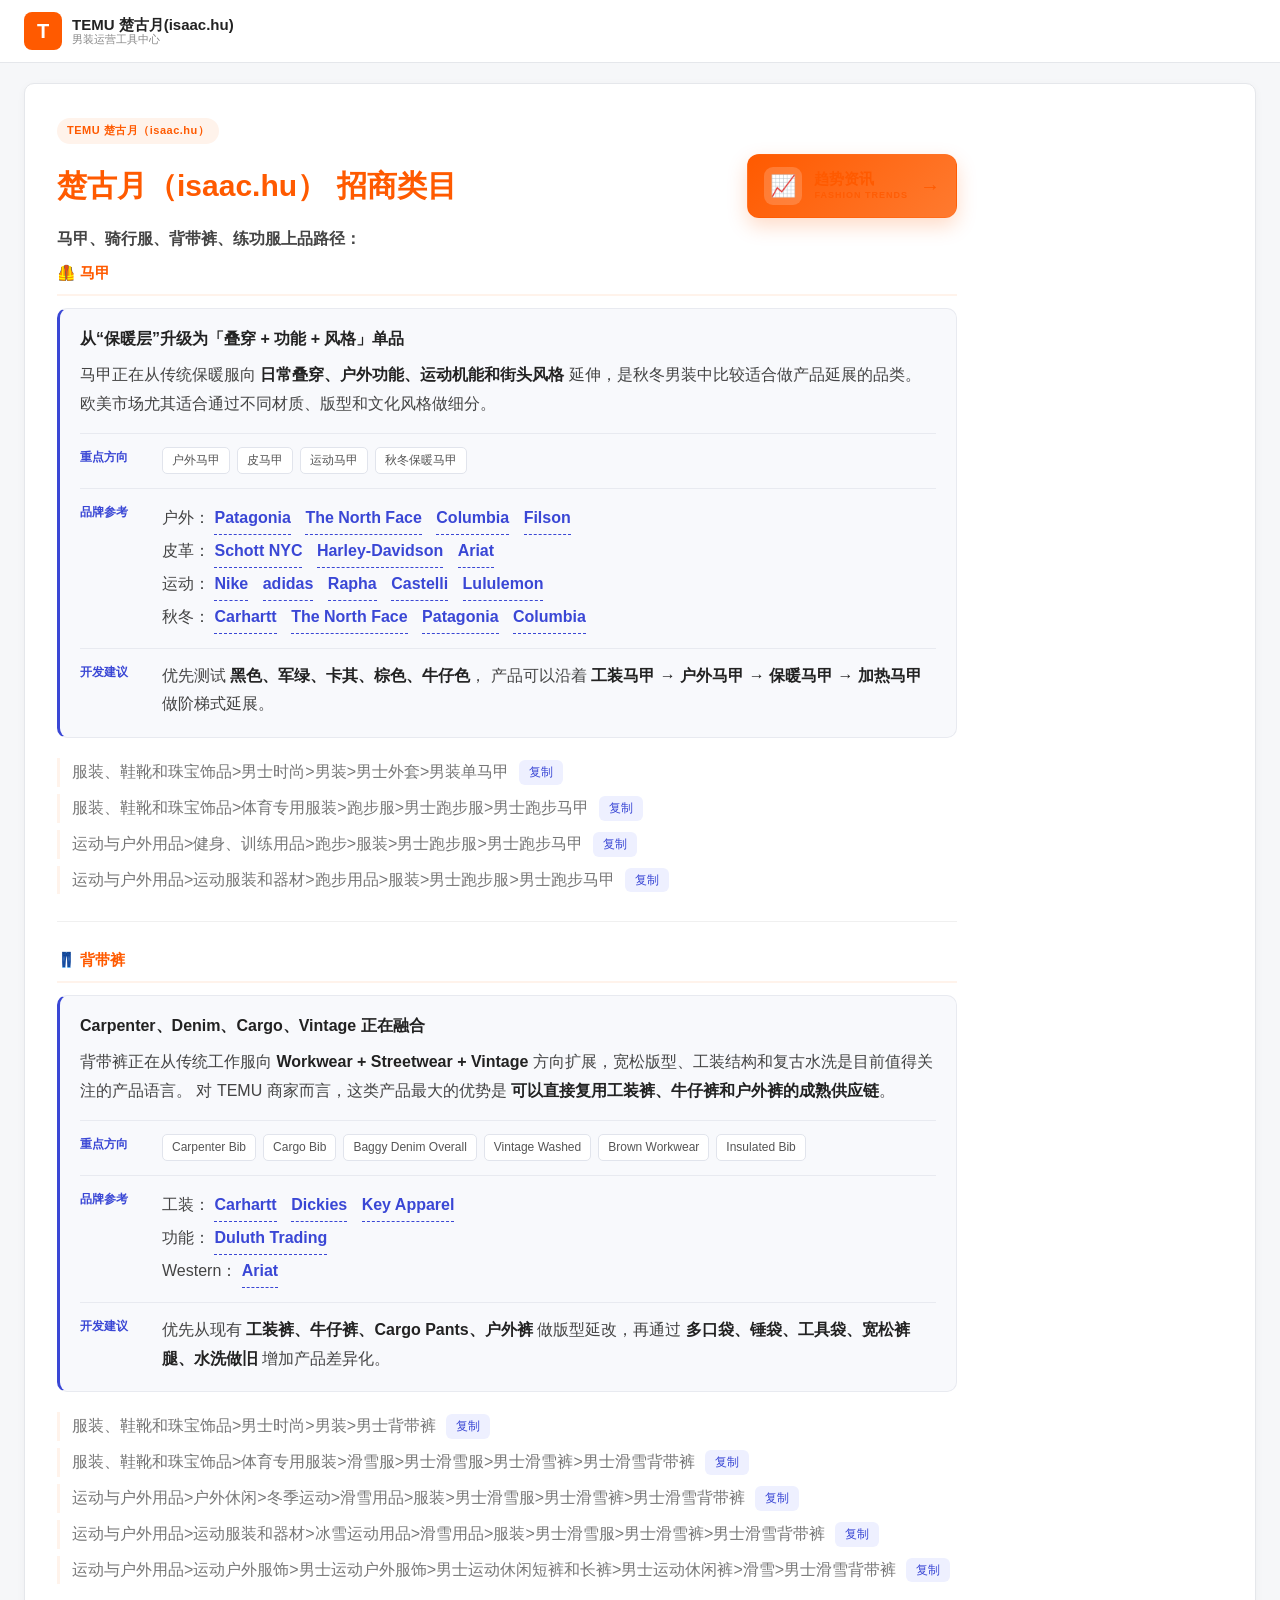
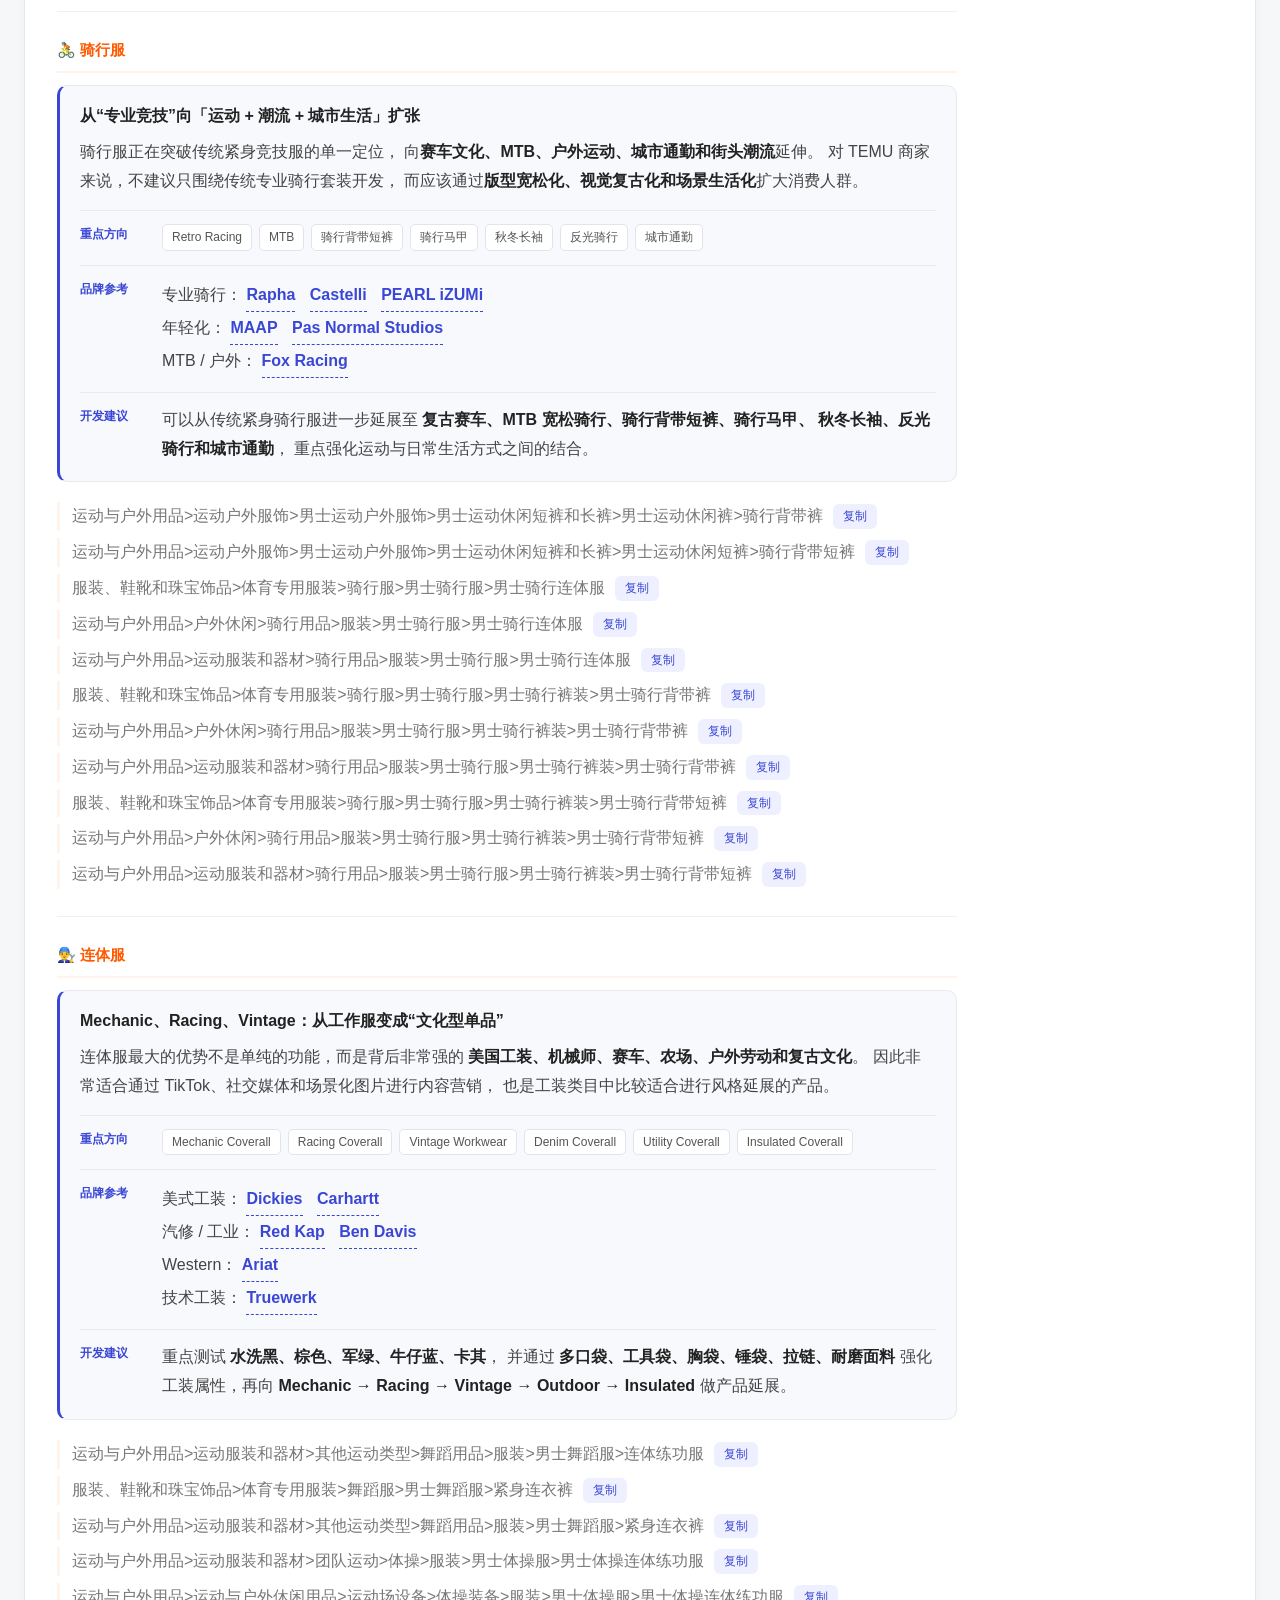
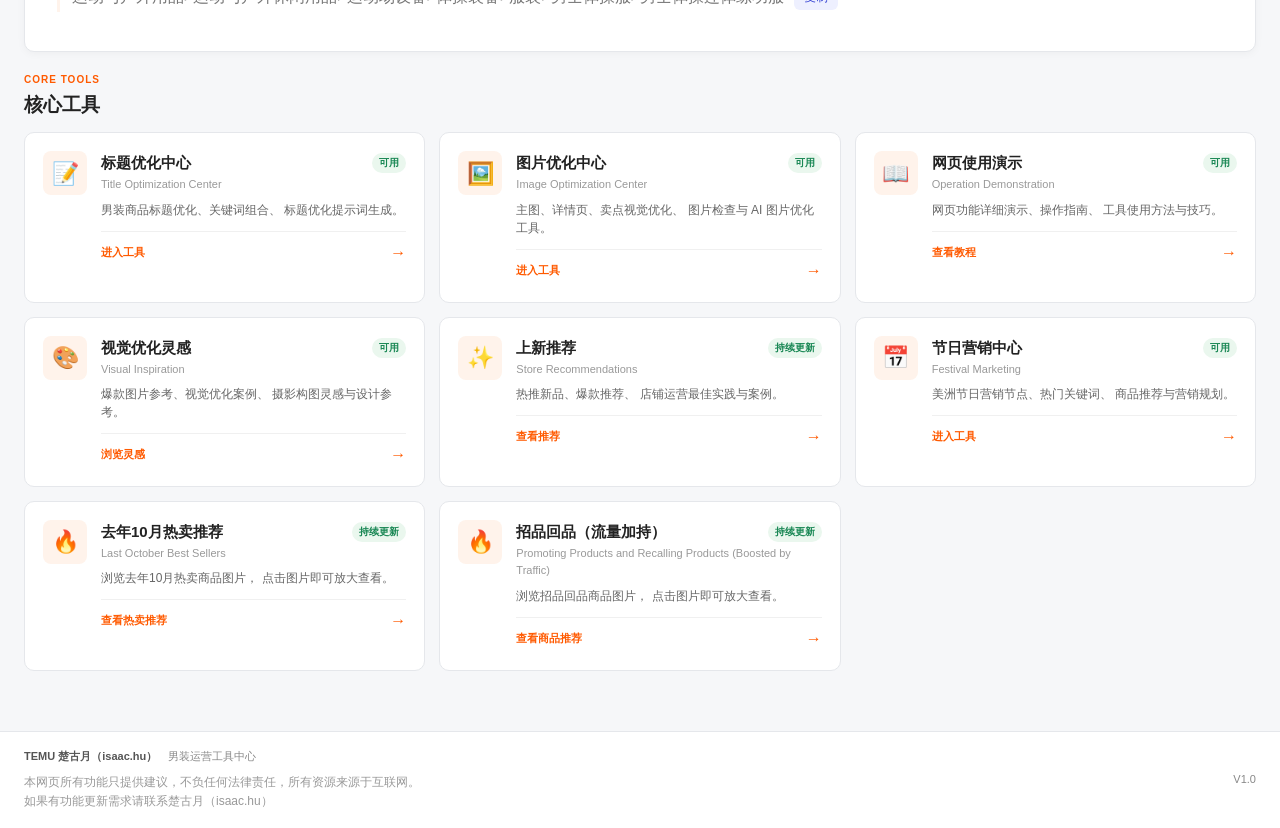
==== commit 11ec9e8c: "trends.html" ====
--- a/index.html
+++ b/index.html
@@ -121,43 +121,59 @@
                 <div class="hero-badge">
                     TEMU 楚古月（isaac.hu）
                 </div>
-
-                <h1>
-                    楚古月（isaac.hu）
-                    <span>招商类目</span>
+                <h1 class="hero-title-with-trends">
+
+                        <span class="hero-main-title">
+                            楚古月（isaac.hu）
+                            <span>招商类目</span>
+                        </span>
+
+                        <a
+                            href="trends.html"
+                            class="trends-entry"
+                            aria-label="进入趋势资讯中心"
+                        >
+                            <span class="trends-icon">📈</span>
+
+                            <span class="trends-info">
+                                <strong>趋势资讯</strong>
+                                <small>FASHION TRENDS</small>
+                            </span>
+
+                            <span class="trends-arrow">→</span>
+                        </a>
+
                 </h1>
-
                 <p class="hero-subtitle">
                     马甲、骑行服、背带裤、练功服上品路径：
                 </p>
 
 
-brand_links_final.txt
 <div class="hero-description">
- 
+
     <!-- =========================
          马甲
     ========================== -->
     <div class="category-group">
- 
+
         <div class="category-title">🦺 马甲</div>
- 
+
         <div class="category-intro">
- 
+
             <div class="intro-headline">
-                从"保暖层"升级为「叠穿 + 功能 + 风格」单品
-            </div>
- 
+                从“保暖层”升级为「叠穿 + 功能 + 风格」单品
+            </div>
+
             <p>
                 马甲正在从传统保暖服向
                 <strong>日常叠穿、户外功能、运动机能和街头风格</strong>
                 延伸，是秋冬男装中比较适合做产品延展的品类。
                 欧美市场尤其适合通过不同材质、版型和文化风格做细分。
             </p>
- 
+
             <div class="intro-section">
                 <span class="intro-label">重点方向</span>
- 
+
                 <div class="intro-tags">
                     <span>户外马甲</span>
                     <span>皮马甲</span>
@@ -165,43 +181,43 @@
                     <span>秋冬保暖马甲</span>
                 </div>
             </div>
- 
+
             <div class="intro-section">
                 <span class="intro-label">品牌参考</span>
- 
+
                 <p class="brand-links">
                     户外：
-                    <a href="https://www.patagonia.com/shop/mens/jackets-vests/vests" target="_blank" rel="noopener">Patagonia</a>
-                    <a href="https://www.thenorthface.com/en-us/c/mens/mens-jackets-and-vests/mens-vests-299291" target="_blank" rel="noopener">The North Face</a>
-                    <a href="https://www.columbia.com/c/mens-vest-jackets/?refine=c_warmth%3DLight%20Warmth" target="_blank" rel="noopener">Columbia</a>
-                    <a href="https://www.filson.com/collections/vests" target="_blank" rel="noopener">Filson</a>
+                    <a href="https://www.patagonia.com/" target="_blank" rel="noopener">Patagonia</a>
+                    <a href="https://www.thenorthface.com/" target="_blank" rel="noopener">The North Face</a>
+                    <a href="https://www.columbia.com/" target="_blank" rel="noopener">Columbia</a>
+                    <a href="https://www.filson.com/" target="_blank" rel="noopener">Filson</a>
                     <br>
- 
+
                     皮革：
-                    <a href="https://www.schottnyc.com/collections/mens-outerwear?filter.p.product_type=Vest&sort_by=manual" target="_blank" rel="noopener">Schott NYC</a>
-                    <a href="https://www.harley-davidson.com/us/en/shop/c/mens-motorcycle-vests?format=json&locale=en_US&q=mens-motorcycle-vests&page=1&sp_c=48" target="_blank" rel="noopener">Harley-Davidson</a>
-                    <a href="https://www.ariat.com/mens-vests" target="_blank" rel="noopener">Ariat</a>
+                    <a href="https://www.schottnyc.com/" target="_blank" rel="noopener">Schott NYC</a>
+                    <a href="https://www.harley-davidson.com/" target="_blank" rel="noopener">Harley-Davidson</a>
+                    <a href="https://www.ariat.com/" target="_blank" rel="noopener">Ariat</a>
                     <br>
- 
+
                     运动：
-                    <a href="https://www.nike.com/w/mens-vests-5mq3hznik1" target="_blank" rel="noopener">Nike</a>
-                    <a href="https://www.adidas.com.cn/plp/men_app_vest?page=1" target="_blank" rel="noopener">adidas</a>
-                    <a href="https://www.rapha.cc/tw/zh/shop/jackets" target="_blank" rel="noopener">Rapha</a>
-                    <a href="https://www.castelli-cycling.com/US/en/Men/Cycling/Top/Vests/c/Man-Cyc-Top-Ves" target="_blank" rel="noopener">Castelli</a>
-                    <a href="https://www.lululemon.com.au/en-au/c/men/coats-and-jackets?pmid=regularPricedPromotion&prefn1=Type&prefv1=Vests" target="_blank" rel="noopener">Lululemon</a>
+                    <a href="https://www.nike.com/" target="_blank" rel="noopener">Nike</a>
+                    <a href="https://www.adidas.com/" target="_blank" rel="noopener">adidas</a>
+                    <a href="https://www.rapha.cc/" target="_blank" rel="noopener">Rapha</a>
+                    <a href="https://www.castelli-cycling.com/" target="_blank" rel="noopener">Castelli</a>
+                    <a href="https://shop.lululemon.com/" target="_blank" rel="noopener">Lululemon</a>
                     <br>
- 
+
                     秋冬：
-                    <a href="https://www.carhartt.com/c/men-vests?icid=2025-10-09_plp_shops-tool_rank2_clickable_plp_evrgn_m-ow-wdgt-vsts_allvisitors_copy_18585" target="_blank" rel="noopener">Carhartt</a>
-                    <a href="https://www.thenorthface.com/en-us/c/mens/mens-jackets-and-vests/mens-vests-299291" target="_blank" rel="noopener">The North Face</a>
-                    <a href="https://www.patagonia.com/shop/mens/jackets-vests/vests" target="_blank" rel="noopener">Patagonia</a>
-                    <a href="https://www.columbia.com/c/mens-vest-jackets/?refine=c_warmth%3DLight%20Warmth" target="_blank" rel="noopener">Columbia</a>
+                    <a href="https://www.carhartt.com/" target="_blank" rel="noopener">Carhartt</a>
+                    <a href="https://www.thenorthface.com/" target="_blank" rel="noopener">The North Face</a>
+                    <a href="https://www.patagonia.com/" target="_blank" rel="noopener">Patagonia</a>
+                    <a href="https://www.columbia.com/" target="_blank" rel="noopener">Columbia</a>
                 </p>
             </div>
- 
+
             <div class="intro-section">
                 <span class="intro-label">开发建议</span>
- 
+
                 <p>
                     优先测试
                     <strong>黑色、军绿、卡其、棕色、牛仔色</strong>，
@@ -210,49 +226,49 @@
                     做阶梯式延展。
                 </p>
             </div>
- 
+
         </div>
- 
+
         <div class="category-items">
- 
+
             <p>
                 <span class="category-text">服装、鞋靴和珠宝饰品>男士时尚>男装>男士外套>男装单马甲</span>
                 <button type="button" class="category-copy-btn">复制</button>
             </p>
- 
+
             <p>
                 <span class="category-text">服装、鞋靴和珠宝饰品>体育专用服装>跑步服>男士跑步服>男士跑步马甲</span>
                 <button type="button" class="category-copy-btn">复制</button>
             </p>
- 
+
             <p>
                 <span class="category-text">运动与户外用品>健身、训练用品>跑步>服装>男士跑步服>男士跑步马甲</span>
                 <button type="button" class="category-copy-btn">复制</button>
             </p>
- 
+
             <p>
                 <span class="category-text">运动与户外用品>运动服装和器材>跑步用品>服装>男士跑步服>男士跑步马甲</span>
                 <button type="button" class="category-copy-btn">复制</button>
             </p>
- 
+
         </div>
- 
+
     </div>
- 
- 
+
+
     <!-- =========================
          背带裤
     ========================== -->
     <div class="category-group">
- 
+
         <div class="category-title">👖 背带裤</div>
- 
+
         <div class="category-intro">
- 
+
             <div class="intro-headline">
                 Carpenter、Denim、Cargo、Vintage 正在融合
             </div>
- 
+
             <p>
                 背带裤正在从传统工作服向
                 <strong>Workwear + Streetwear + Vintage</strong>
@@ -260,10 +276,10 @@
                 对 TEMU 商家而言，这类产品最大的优势是
                 <strong>可以直接复用工装裤、牛仔裤和户外裤的成熟供应链</strong>。
             </p>
- 
+
             <div class="intro-section">
                 <span class="intro-label">重点方向</span>
- 
+
                 <div class="intro-tags">
                     <span>Carpenter Bib</span>
                     <span>Cargo Bib</span>
@@ -273,36 +289,29 @@
                     <span>Insulated Bib</span>
                 </div>
             </div>
- 
+
             <div class="intro-section">
                 <span class="intro-label">品牌参考</span>
- 
+
                 <p class="brand-links">
                     工装：
-                    <a href="https://www.carhartt.com/c/men-bibs-coveralls-overalls" target="_blank" rel="noopener">Carhartt</a>
-                    <a href="https://www.dickies.com/en-us/collections/mens-coveralls-overalls" target="_blank" rel="noopener">Dickies</a>
-                    <a href="https://www.keyapparel.com/men/bib-overalls-coveralls/" target="_blank" rel="noopener">Key Apparel</a>
+                    <a href="https://www.carhartt.com/" target="_blank" rel="noopener">Carhartt</a>
+                    <a href="https://www.dickies.com/" target="_blank" rel="noopener">Dickies</a>
+                    <a href="https://www.keyapparel.com/" target="_blank" rel="noopener">Key Apparel</a>
                     <br>
- 
+
                     功能：
-                    <a href="https://www.duluthtrading.com/men/bottoms/overalls/" target="_blank" rel="noopener">Duluth Trading</a>
+                    <a href="https://www.duluthtrading.com/" target="_blank" rel="noopener">Duluth Trading</a>
                     <br>
- 
+
                     Western：
                     <a href="https://www.ariat.com/" target="_blank" rel="noopener">Ariat</a>
-                    <br>
-                    
-                    滑雪：
-                    <a href="https://www.burton.com/" target="_blank" rel="noopener">Burton</a>
-                    <a href="https://www.686.com/" target="_blank" rel="noopener">686</a>
-                    <a href="https://flylowgear.com/" target="_blank" rel="noopener">Flylow</a>
-                    <a href="https://www.thenorthface.com/en-us/c/mens/mens-snow-226110" target="_blank" rel="noopener">The North Face</a>
                 </p>
             </div>
- 
+
             <div class="intro-section">
                 <span class="intro-label">开发建议</span>
- 
+
                 <p>
                     优先从现有
                     <strong>工装裤、牛仔裤、Cargo Pants、户外裤</strong>
@@ -311,64 +320,64 @@
                     增加产品差异化。
                 </p>
             </div>
- 
+
         </div>
- 
+
         <div class="category-items">
- 
+
             <p>
                 <span class="category-text">服装、鞋靴和珠宝饰品>男士时尚>男装>男士背带裤</span>
                 <button type="button" class="category-copy-btn">复制</button>
             </p>
- 
+
             <p>
                 <span class="category-text">服装、鞋靴和珠宝饰品>体育专用服装>滑雪服>男士滑雪服>男士滑雪裤>男士滑雪背带裤</span>
                 <button type="button" class="category-copy-btn">复制</button>
             </p>
- 
+
             <p>
                 <span class="category-text">运动与户外用品>户外休闲>冬季运动>滑雪用品>服装>男士滑雪服>男士滑雪裤>男士滑雪背带裤</span>
                 <button type="button" class="category-copy-btn">复制</button>
             </p>
- 
+
             <p>
                 <span class="category-text">运动与户外用品>运动服装和器材>冰雪运动用品>滑雪用品>服装>男士滑雪服>男士滑雪裤>男士滑雪背带裤</span>
                 <button type="button" class="category-copy-btn">复制</button>
             </p>
- 
+
             <p>
                 <span class="category-text">运动与户外用品>运动户外服饰>男士运动户外服饰>男士运动休闲短裤和长裤>男士运动休闲裤>滑雪>男士滑雪背带裤</span>
                 <button type="button" class="category-copy-btn">复制</button>
             </p>
- 
+
         </div>
- 
+
     </div>
- 
- 
+
+
     <!-- =========================
          骑行服
     ========================== -->
     <div class="category-group">
- 
+
         <div class="category-title">🚴 骑行服</div>
- 
+
         <div class="category-intro">
- 
+
             <div class="intro-headline">
-                从"专业竞技"向「运动 + 潮流 + 城市生活」扩张
-            </div>
- 
+                从“专业竞技”向「运动 + 潮流 + 城市生活」扩张
+            </div>
+
             <p>
                 骑行服正在突破传统紧身竞技服的单一定位，
                 向<strong>赛车文化、MTB、户外运动、城市通勤和街头潮流</strong>延伸。
                 对 TEMU 商家来说，不建议只围绕传统专业骑行套装开发，
                 而应该通过<strong>版型宽松化、视觉复古化和场景生活化</strong>扩大消费人群。
             </p>
- 
+
             <div class="intro-section">
                 <span class="intro-label">重点方向</span>
- 
+
                 <div class="intro-tags">
                     <span>Retro Racing</span>
                     <span>MTB</span>
@@ -379,30 +388,30 @@
                     <span>城市通勤</span>
                 </div>
             </div>
- 
+
             <div class="intro-section">
                 <span class="intro-label">品牌参考</span>
- 
+
                 <p class="brand-links">
                     专业骑行：
                     <a href="https://www.rapha.cc/" target="_blank" rel="noopener">Rapha</a>
                     <a href="https://www.castelli-cycling.com/" target="_blank" rel="noopener">Castelli</a>
                     <a href="https://pearlizumi.com/" target="_blank" rel="noopener">PEARL iZUMi</a>
                     <br>
- 
+
                     年轻化：
                     <a href="https://maap.cc/" target="_blank" rel="noopener">MAAP</a>
                     <a href="https://pasnormalstudios.com/" target="_blank" rel="noopener">Pas Normal Studios</a>
                     <br>
- 
+
                     MTB / 户外：
                     <a href="https://www.foxracing.com/" target="_blank" rel="noopener">Fox Racing</a>
                 </p>
             </div>
- 
+
             <div class="intro-section">
                 <span class="intro-label">开发建议</span>
- 
+
                 <p>
                     可以从传统紧身骑行服进一步延展至
                     <strong>复古赛车、MTB 宽松骑行、骑行背带短裤、骑行马甲、
@@ -410,94 +419,94 @@
                     重点强化运动与日常生活方式之间的结合。
                 </p>
             </div>
- 
+
         </div>
- 
+
         <div class="category-items">
- 
+
             <p>
                 <span class="category-text">运动与户外用品>运动户外服饰>男士运动户外服饰>男士运动休闲短裤和长裤>男士运动休闲裤>骑行背带裤</span>
                 <button type="button" class="category-copy-btn">复制</button>
             </p>
- 
+
             <p>
                 <span class="category-text">运动与户外用品>运动户外服饰>男士运动户外服饰>男士运动休闲短裤和长裤>男士运动休闲短裤>骑行背带短裤</span>
                 <button type="button" class="category-copy-btn">复制</button>
             </p>
- 
+
             <p>
                 <span class="category-text">服装、鞋靴和珠宝饰品>体育专用服装>骑行服>男士骑行服>男士骑行连体服</span>
                 <button type="button" class="category-copy-btn">复制</button>
             </p>
- 
+
             <p>
                 <span class="category-text">运动与户外用品>户外休闲>骑行用品>服装>男士骑行服>男士骑行连体服</span>
                 <button type="button" class="category-copy-btn">复制</button>
             </p>
- 
+
             <p>
                 <span class="category-text">运动与户外用品>运动服装和器材>骑行用品>服装>男士骑行服>男士骑行连体服</span>
                 <button type="button" class="category-copy-btn">复制</button>
             </p>
- 
+
             <p>
                 <span class="category-text">服装、鞋靴和珠宝饰品>体育专用服装>骑行服>男士骑行服>男士骑行裤装>男士骑行背带裤</span>
                 <button type="button" class="category-copy-btn">复制</button>
             </p>
- 
+
             <p>
                 <span class="category-text">运动与户外用品>户外休闲>骑行用品>服装>男士骑行服>男士骑行裤装>男士骑行背带裤</span>
                 <button type="button" class="category-copy-btn">复制</button>
             </p>
- 
+
             <p>
                 <span class="category-text">运动与户外用品>运动服装和器材>骑行用品>服装>男士骑行服>男士骑行裤装>男士骑行背带裤</span>
                 <button type="button" class="category-copy-btn">复制</button>
             </p>
- 
+
             <p>
                 <span class="category-text">服装、鞋靴和珠宝饰品>体育专用服装>骑行服>男士骑行服>男士骑行裤装>男士骑行背带短裤</span>
                 <button type="button" class="category-copy-btn">复制</button>
             </p>
- 
+
             <p>
                 <span class="category-text">运动与户外用品>户外休闲>骑行用品>服装>男士骑行服>男士骑行裤装>男士骑行背带短裤</span>
                 <button type="button" class="category-copy-btn">复制</button>
             </p>
- 
+
             <p>
                 <span class="category-text">运动与户外用品>运动服装和器材>骑行用品>服装>男士骑行服>男士骑行裤装>男士骑行背带短裤</span>
                 <button type="button" class="category-copy-btn">复制</button>
             </p>
- 
+
         </div>
- 
+
     </div>
- 
- 
+
+
     <!-- =========================
          连体服
     ========================== -->
     <div class="category-group">
- 
+
         <div class="category-title">👨‍🔧 连体服</div>
- 
+
         <div class="category-intro">
- 
+
             <div class="intro-headline">
-                Mechanic、Racing、Vintage：从工作服变成"文化型单品"
-            </div>
- 
+                Mechanic、Racing、Vintage：从工作服变成“文化型单品”
+            </div>
+
             <p>
                 连体服最大的优势不是单纯的功能，而是背后非常强的
                 <strong>美国工装、机械师、赛车、农场、户外劳动和复古文化</strong>。
                 因此非常适合通过 TikTok、社交媒体和场景化图片进行内容营销，
                 也是工装类目中比较适合进行风格延展的产品。
             </p>
- 
+
             <div class="intro-section">
                 <span class="intro-label">重点方向</span>
- 
+
                 <div class="intro-tags">
                     <span>Mechanic Coverall</span>
                     <span>Racing Coverall</span>
@@ -507,33 +516,33 @@
                     <span>Insulated Coverall</span>
                 </div>
             </div>
- 
+
             <div class="intro-section">
                 <span class="intro-label">品牌参考</span>
- 
+
                 <p class="brand-links">
                     美式工装：
                     <a href="https://www.dickies.com/" target="_blank" rel="noopener">Dickies</a>
                     <a href="https://www.carhartt.com/" target="_blank" rel="noopener">Carhartt</a>
                     <br>
- 
+
                     汽修 / 工业：
                     <a href="https://www.redkap.com/" target="_blank" rel="noopener">Red Kap</a>
                     <a href="https://bendavis.com/" target="_blank" rel="noopener">Ben Davis</a>
                     <br>
- 
+
                     Western：
                     <a href="https://www.ariat.com/" target="_blank" rel="noopener">Ariat</a>
                     <br>
- 
+
                     技术工装：
                     <a href="https://truewerk.com/" target="_blank" rel="noopener">Truewerk</a>
                 </p>
             </div>
- 
+
             <div class="intro-section">
                 <span class="intro-label">开发建议</span>
- 
+
                 <p>
                     重点测试
                     <strong>水洗黑、棕色、军绿、牛仔蓝、卡其</strong>，
@@ -544,41 +553,43 @@
                     做产品延展。
                 </p>
             </div>
- 
+
         </div>
- 
+
         <div class="category-items">
- 
+
             <p>
                 <span class="category-text">运动与户外用品>运动服装和器材>其他运动类型>舞蹈用品>服装>男士舞蹈服>连体练功服</span>
                 <button type="button" class="category-copy-btn">复制</button>
             </p>
- 
+
             <p>
                 <span class="category-text">服装、鞋靴和珠宝饰品>体育专用服装>舞蹈服>男士舞蹈服>紧身连衣裤</span>
                 <button type="button" class="category-copy-btn">复制</button>
             </p>
- 
+
             <p>
                 <span class="category-text">运动与户外用品>运动服装和器材>其他运动类型>舞蹈用品>服装>男士舞蹈服>紧身连衣裤</span>
                 <button type="button" class="category-copy-btn">复制</button>
             </p>
- 
+
             <p>
                 <span class="category-text">运动与户外用品>运动服装和器材>团队运动>体操>服装>男士体操服>男士体操连体练功服</span>
                 <button type="button" class="category-copy-btn">复制</button>
             </p>
- 
+
             <p>
                 <span class="category-text">运动与户外用品>运动与户外休闲用品>运动场设备>体操装备>服装>男士体操服>男士体操连体练功服</span>
                 <button type="button" class="category-copy-btn">复制</button>
             </p>
- 
+
         </div>
- 
+
     </div>
- 
+
 </div>
+
+
 
 
 
--- a/assets/css/style.css
+++ b/assets/css/style.css
@@ -905,4 +905,203 @@
     .path-text {
         font-size: 11px;
     }
+}
+/* =========================
+   顶部趋势资讯入口
+========================= */
+
+.hero-title-with-trends {
+    display: flex;
+    align-items: center;
+    justify-content: space-between;
+    gap: 20px;
+}
+
+.trends-entry {
+    flex: 0 0 auto;
+    display: inline-flex;
+    align-items: center;
+    gap: 6px;
+    padding: 8px 16px;
+    border-radius: 8px;
+    background: #fff3ed;
+    color: #ff5a00;
+    font-size: 14px;
+    font-weight: 600;
+    text-decoration: none;
+    border: 1px solid rgba(255, 90, 0, 0.15);
+    transition: all 0.2s ease;
+}
+
+.trends-entry:hover {
+    background: #ff5a00;
+    color: #fff;
+    transform: translateY(-1px);
+}
+
+/* 移动端 */
+@media (max-width: 640px) {
+    .hero-title-with-trends {
+        align-items: flex-start;
+    }
+
+    .trends-entry {
+        padding: 6px 10px;
+        font-size: 12px;
+    }
+}
+/* =========================
+   顶部独立功能入口
+   趋势资讯
+========================= */
+
+.hero-title-with-trends {
+    display: flex;
+    align-items: center;
+    justify-content: space-between;
+    gap: 28px;
+    width: 100%;
+}
+
+.hero-main-title {
+    display: inline-flex;
+    align-items: baseline;
+    flex-wrap: wrap;
+    gap: 10px;
+}
+
+.trends-entry {
+    flex: 0 0 auto;
+
+    display: flex;
+    align-items: center;
+    gap: 12px;
+
+    min-width: 190px;
+    padding: 12px 16px;
+
+    background: linear-gradient(
+        135deg,
+        #ff5a00 0%,
+        #ff7a2f 100%
+    );
+
+    color: #fff;
+
+    border-radius: 12px;
+
+    text-decoration: none;
+
+    box-shadow:
+        0 8px 20px rgba(255, 90, 0, 0.22);
+
+    transition:
+        transform 0.2s ease,
+        box-shadow 0.2s ease;
+}
+
+.trends-entry:hover {
+    color: #fff;
+
+    transform: translateY(-3px);
+
+    box-shadow:
+        0 12px 28px rgba(255, 90, 0, 0.32);
+}
+
+
+/* 图标 */
+
+.trends-icon {
+    width: 38px;
+    height: 38px;
+
+    display: flex;
+    align-items: center;
+    justify-content: center;
+
+    background: rgba(255,255,255,0.18);
+
+    border-radius: 9px;
+
+    font-size: 21px;
+}
+
+
+/* 文字 */
+
+.trends-info {
+    display: flex;
+    flex-direction: column;
+    gap: 2px;
+
+    flex: 1;
+}
+
+.trends-info strong {
+    font-size: 15px;
+    font-weight: 700;
+    line-height: 1.2;
+}
+
+.trends-info small {
+    font-size: 9px;
+    letter-spacing: 1px;
+    opacity: 0.82;
+}
+
+
+/* 箭头 */
+
+.trends-arrow {
+    font-size: 20px;
+    font-weight: 600;
+
+    transition: transform 0.2s ease;
+}
+
+.trends-entry:hover .trends-arrow {
+    transform: translateX(4px);
+}
+
+
+/* =========================
+   移动端
+========================= */
+
+@media (max-width: 640px) {
+
+    .hero-title-with-trends {
+        align-items: flex-start;
+        gap: 12px;
+    }
+
+    .hero-main-title {
+        gap: 6px;
+    }
+
+    .trends-entry {
+        min-width: auto;
+        padding: 9px 11px;
+        gap: 7px;
+        border-radius: 9px;
+    }
+
+    .trends-icon {
+        width: 30px;
+        height: 30px;
+        font-size: 16px;
+    }
+
+    .trends-info strong {
+        font-size: 12px;
+    }
+
+    .trends-info small {
+        display: none;
+    }
+
+    .trends-arrow {
+        font-size: 16px;
+    }
 }
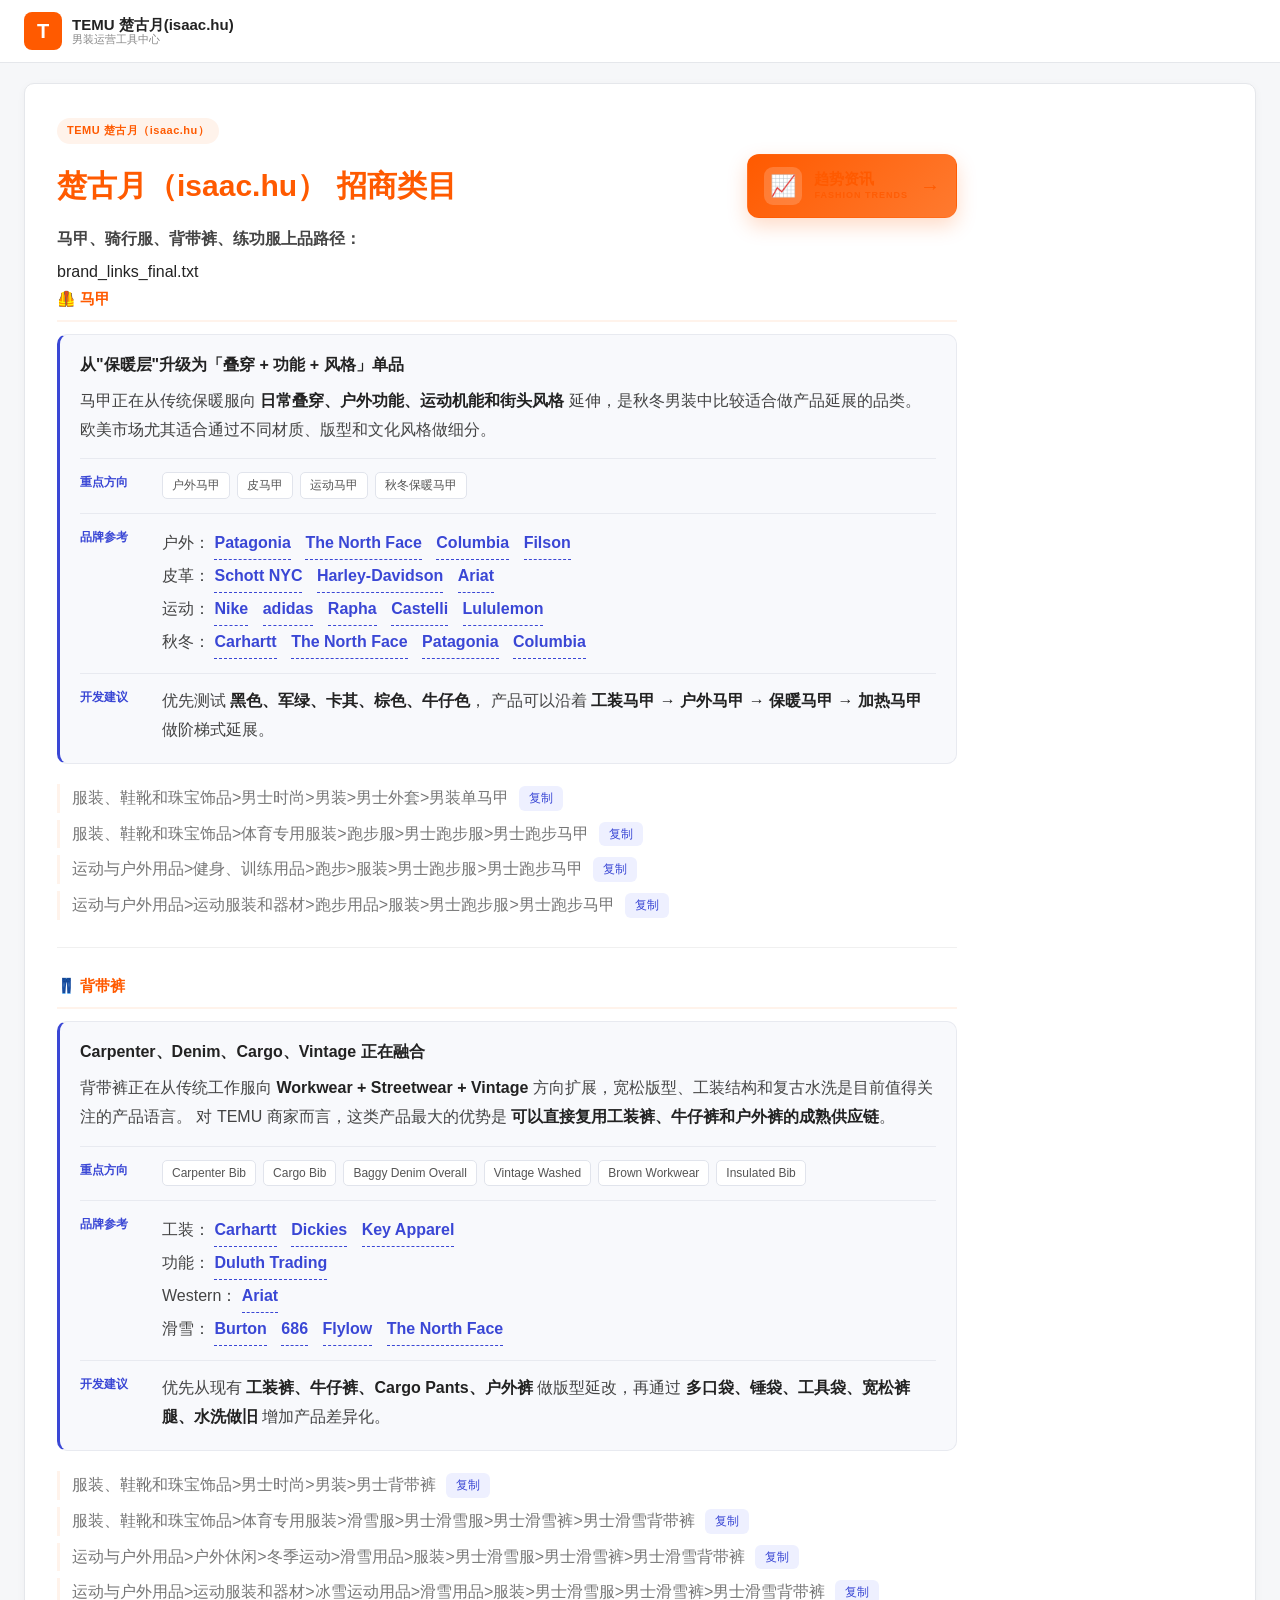
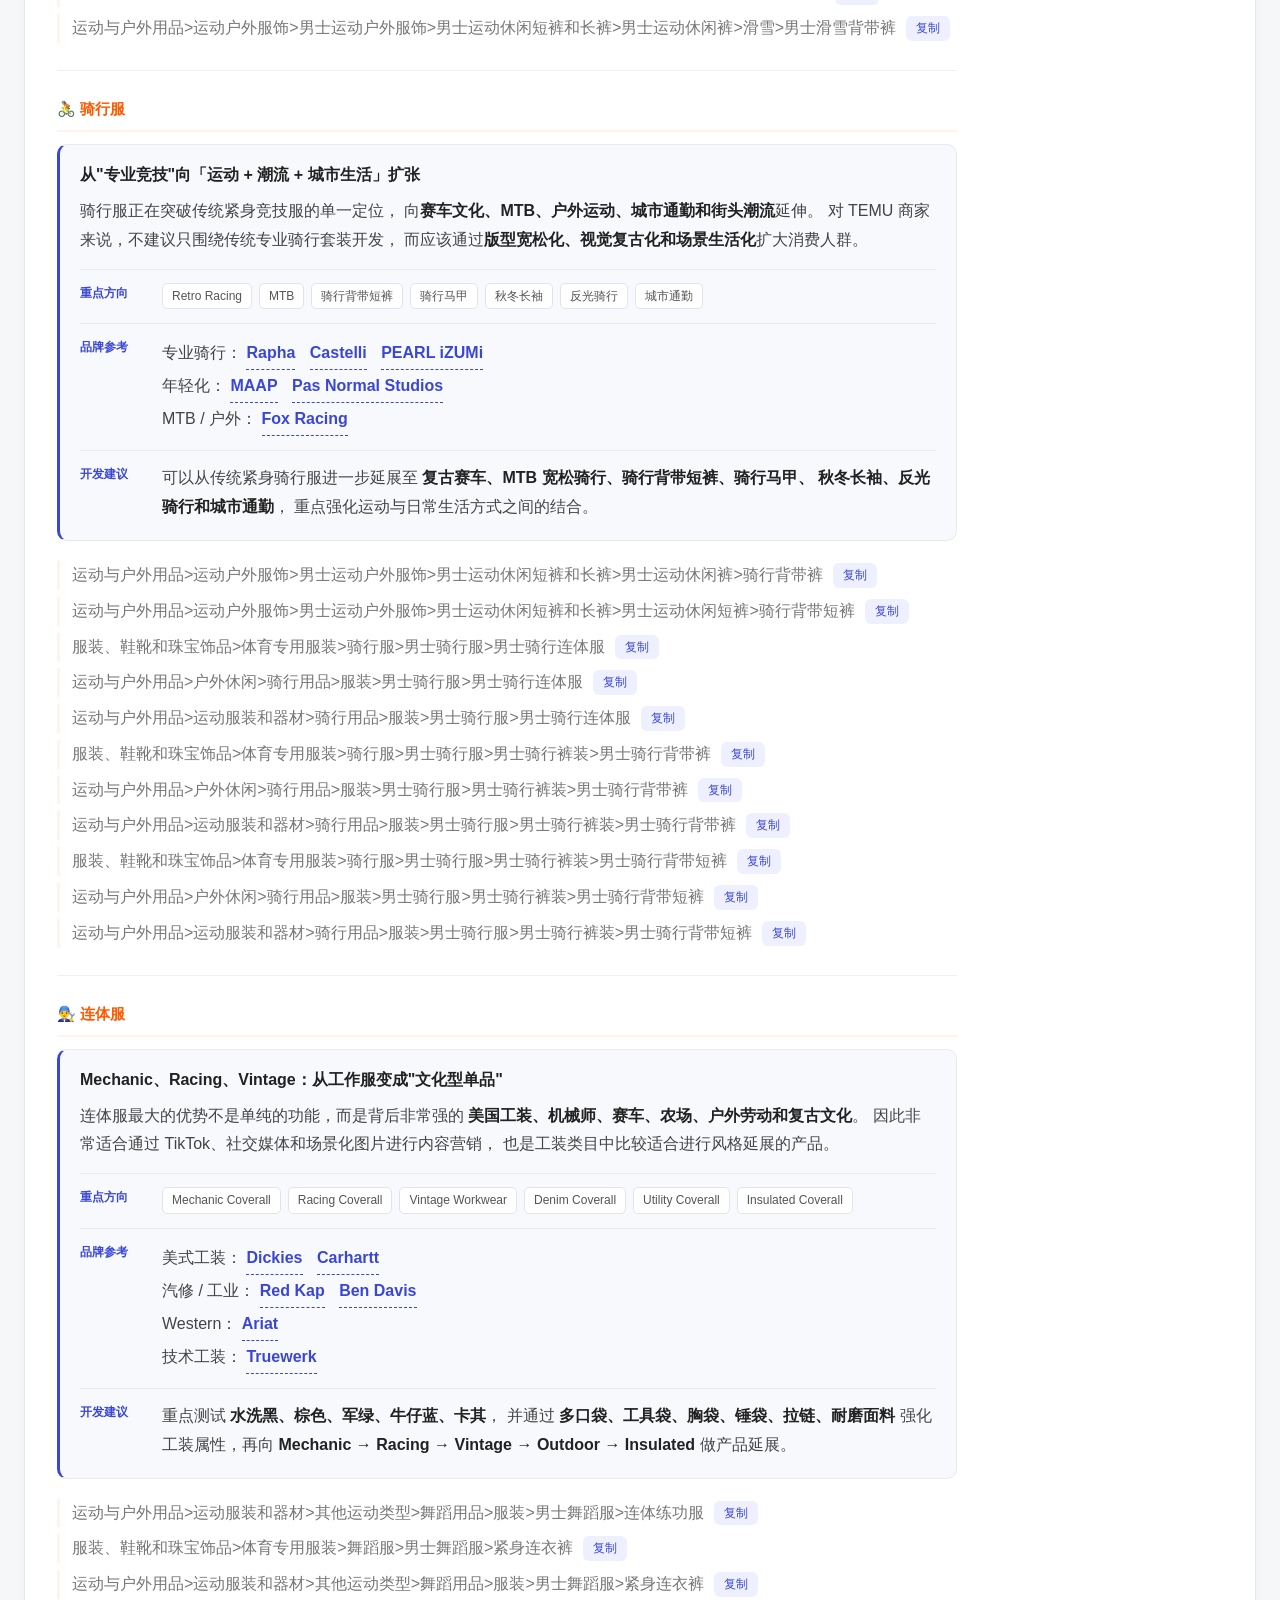
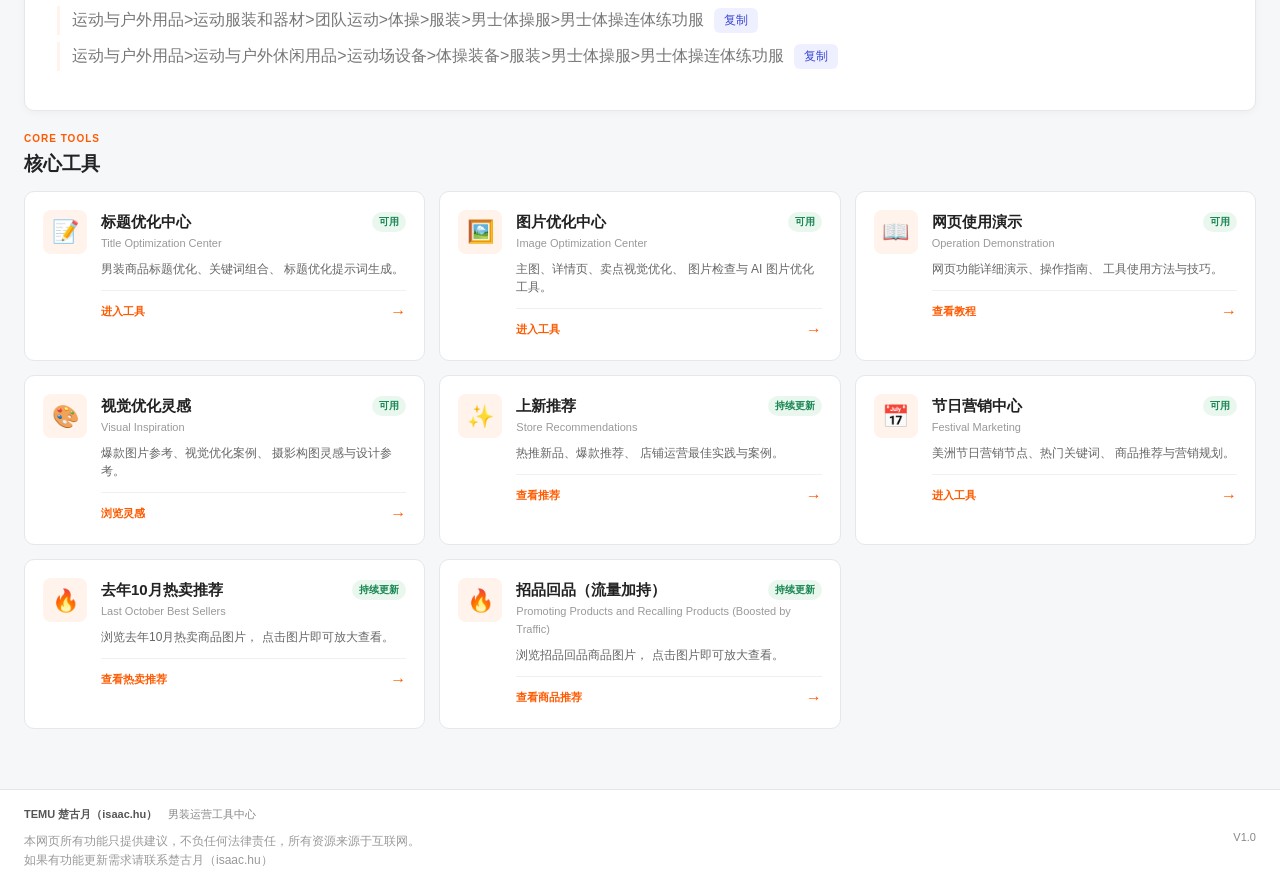
==== commit e500495e: "Merge pull request #15 from HHHHHHUjjjjj/copy trends.html" ====
--- a/index.html
+++ b/index.html
@@ -149,31 +149,32 @@
                 </p>
 
 
+brand_links_final.txt
 <div class="hero-description">
-
+ 
     <!-- =========================
          马甲
     ========================== -->
     <div class="category-group">
-
+ 
         <div class="category-title">🦺 马甲</div>
-
+ 
         <div class="category-intro">
-
+ 
             <div class="intro-headline">
-                从“保暖层”升级为「叠穿 + 功能 + 风格」单品
-            </div>
-
+                从"保暖层"升级为「叠穿 + 功能 + 风格」单品
+            </div>
+ 
             <p>
                 马甲正在从传统保暖服向
                 <strong>日常叠穿、户外功能、运动机能和街头风格</strong>
                 延伸，是秋冬男装中比较适合做产品延展的品类。
                 欧美市场尤其适合通过不同材质、版型和文化风格做细分。
             </p>
-
+ 
             <div class="intro-section">
                 <span class="intro-label">重点方向</span>
-
+ 
                 <div class="intro-tags">
                     <span>户外马甲</span>
                     <span>皮马甲</span>
@@ -181,43 +182,43 @@
                     <span>秋冬保暖马甲</span>
                 </div>
             </div>
-
+ 
             <div class="intro-section">
                 <span class="intro-label">品牌参考</span>
-
+ 
                 <p class="brand-links">
                     户外：
-                    <a href="https://www.patagonia.com/" target="_blank" rel="noopener">Patagonia</a>
-                    <a href="https://www.thenorthface.com/" target="_blank" rel="noopener">The North Face</a>
-                    <a href="https://www.columbia.com/" target="_blank" rel="noopener">Columbia</a>
-                    <a href="https://www.filson.com/" target="_blank" rel="noopener">Filson</a>
+                    <a href="https://www.patagonia.com/shop/mens/jackets-vests/vests" target="_blank" rel="noopener">Patagonia</a>
+                    <a href="https://www.thenorthface.com/en-us/c/mens/mens-jackets-and-vests/mens-vests-299291" target="_blank" rel="noopener">The North Face</a>
+                    <a href="https://www.columbia.com/c/mens-vest-jackets/?refine=c_warmth%3DLight%20Warmth" target="_blank" rel="noopener">Columbia</a>
+                    <a href="https://www.filson.com/collections/vests" target="_blank" rel="noopener">Filson</a>
                     <br>
-
+ 
                     皮革：
-                    <a href="https://www.schottnyc.com/" target="_blank" rel="noopener">Schott NYC</a>
-                    <a href="https://www.harley-davidson.com/" target="_blank" rel="noopener">Harley-Davidson</a>
-                    <a href="https://www.ariat.com/" target="_blank" rel="noopener">Ariat</a>
+                    <a href="https://www.schottnyc.com/collections/mens-outerwear?filter.p.product_type=Vest&sort_by=manual" target="_blank" rel="noopener">Schott NYC</a>
+                    <a href="https://www.harley-davidson.com/us/en/shop/c/mens-motorcycle-vests?format=json&locale=en_US&q=mens-motorcycle-vests&page=1&sp_c=48" target="_blank" rel="noopener">Harley-Davidson</a>
+                    <a href="https://www.ariat.com/mens-vests" target="_blank" rel="noopener">Ariat</a>
                     <br>
-
+ 
                     运动：
-                    <a href="https://www.nike.com/" target="_blank" rel="noopener">Nike</a>
-                    <a href="https://www.adidas.com/" target="_blank" rel="noopener">adidas</a>
-                    <a href="https://www.rapha.cc/" target="_blank" rel="noopener">Rapha</a>
-                    <a href="https://www.castelli-cycling.com/" target="_blank" rel="noopener">Castelli</a>
-                    <a href="https://shop.lululemon.com/" target="_blank" rel="noopener">Lululemon</a>
+                    <a href="https://www.nike.com/w/mens-vests-5mq3hznik1" target="_blank" rel="noopener">Nike</a>
+                    <a href="https://www.adidas.com.cn/plp/men_app_vest?page=1" target="_blank" rel="noopener">adidas</a>
+                    <a href="https://www.rapha.cc/tw/zh/shop/jackets" target="_blank" rel="noopener">Rapha</a>
+                    <a href="https://www.castelli-cycling.com/US/en/Men/Cycling/Top/Vests/c/Man-Cyc-Top-Ves" target="_blank" rel="noopener">Castelli</a>
+                    <a href="https://www.lululemon.com.au/en-au/c/men/coats-and-jackets?pmid=regularPricedPromotion&prefn1=Type&prefv1=Vests" target="_blank" rel="noopener">Lululemon</a>
                     <br>
-
+ 
                     秋冬：
-                    <a href="https://www.carhartt.com/" target="_blank" rel="noopener">Carhartt</a>
-                    <a href="https://www.thenorthface.com/" target="_blank" rel="noopener">The North Face</a>
-                    <a href="https://www.patagonia.com/" target="_blank" rel="noopener">Patagonia</a>
-                    <a href="https://www.columbia.com/" target="_blank" rel="noopener">Columbia</a>
+                    <a href="https://www.carhartt.com/c/men-vests?icid=2025-10-09_plp_shops-tool_rank2_clickable_plp_evrgn_m-ow-wdgt-vsts_allvisitors_copy_18585" target="_blank" rel="noopener">Carhartt</a>
+                    <a href="https://www.thenorthface.com/en-us/c/mens/mens-jackets-and-vests/mens-vests-299291" target="_blank" rel="noopener">The North Face</a>
+                    <a href="https://www.patagonia.com/shop/mens/jackets-vests/vests" target="_blank" rel="noopener">Patagonia</a>
+                    <a href="https://www.columbia.com/c/mens-vest-jackets/?refine=c_warmth%3DLight%20Warmth" target="_blank" rel="noopener">Columbia</a>
                 </p>
             </div>
-
+ 
             <div class="intro-section">
                 <span class="intro-label">开发建议</span>
-
+ 
                 <p>
                     优先测试
                     <strong>黑色、军绿、卡其、棕色、牛仔色</strong>，
@@ -226,49 +227,49 @@
                     做阶梯式延展。
                 </p>
             </div>
-
+ 
         </div>
-
+ 
         <div class="category-items">
-
+ 
             <p>
                 <span class="category-text">服装、鞋靴和珠宝饰品>男士时尚>男装>男士外套>男装单马甲</span>
                 <button type="button" class="category-copy-btn">复制</button>
             </p>
-
+ 
             <p>
                 <span class="category-text">服装、鞋靴和珠宝饰品>体育专用服装>跑步服>男士跑步服>男士跑步马甲</span>
                 <button type="button" class="category-copy-btn">复制</button>
             </p>
-
+ 
             <p>
                 <span class="category-text">运动与户外用品>健身、训练用品>跑步>服装>男士跑步服>男士跑步马甲</span>
                 <button type="button" class="category-copy-btn">复制</button>
             </p>
-
+ 
             <p>
                 <span class="category-text">运动与户外用品>运动服装和器材>跑步用品>服装>男士跑步服>男士跑步马甲</span>
                 <button type="button" class="category-copy-btn">复制</button>
             </p>
-
+ 
         </div>
-
+ 
     </div>
-
-
+ 
+ 
     <!-- =========================
          背带裤
     ========================== -->
     <div class="category-group">
-
+ 
         <div class="category-title">👖 背带裤</div>
-
+ 
         <div class="category-intro">
-
+ 
             <div class="intro-headline">
                 Carpenter、Denim、Cargo、Vintage 正在融合
             </div>
-
+ 
             <p>
                 背带裤正在从传统工作服向
                 <strong>Workwear + Streetwear + Vintage</strong>
@@ -276,10 +277,10 @@
                 对 TEMU 商家而言，这类产品最大的优势是
                 <strong>可以直接复用工装裤、牛仔裤和户外裤的成熟供应链</strong>。
             </p>
-
+ 
             <div class="intro-section">
                 <span class="intro-label">重点方向</span>
-
+ 
                 <div class="intro-tags">
                     <span>Carpenter Bib</span>
                     <span>Cargo Bib</span>
@@ -289,29 +290,36 @@
                     <span>Insulated Bib</span>
                 </div>
             </div>
-
+ 
             <div class="intro-section">
                 <span class="intro-label">品牌参考</span>
-
+ 
                 <p class="brand-links">
                     工装：
-                    <a href="https://www.carhartt.com/" target="_blank" rel="noopener">Carhartt</a>
-                    <a href="https://www.dickies.com/" target="_blank" rel="noopener">Dickies</a>
-                    <a href="https://www.keyapparel.com/" target="_blank" rel="noopener">Key Apparel</a>
+                    <a href="https://www.carhartt.com/c/men-bibs-coveralls-overalls" target="_blank" rel="noopener">Carhartt</a>
+                    <a href="https://www.dickies.com/en-us/collections/mens-coveralls-overalls" target="_blank" rel="noopener">Dickies</a>
+                    <a href="https://www.keyapparel.com/men/bib-overalls-coveralls/" target="_blank" rel="noopener">Key Apparel</a>
                     <br>
-
+ 
                     功能：
-                    <a href="https://www.duluthtrading.com/" target="_blank" rel="noopener">Duluth Trading</a>
+                    <a href="https://www.duluthtrading.com/men/bottoms/overalls/" target="_blank" rel="noopener">Duluth Trading</a>
                     <br>
-
+ 
                     Western：
                     <a href="https://www.ariat.com/" target="_blank" rel="noopener">Ariat</a>
+                    <br>
+                    
+                    滑雪：
+                    <a href="https://www.burton.com/" target="_blank" rel="noopener">Burton</a>
+                    <a href="https://www.686.com/" target="_blank" rel="noopener">686</a>
+                    <a href="https://flylowgear.com/" target="_blank" rel="noopener">Flylow</a>
+                    <a href="https://www.thenorthface.com/en-us/c/mens/mens-snow-226110" target="_blank" rel="noopener">The North Face</a>
                 </p>
             </div>
-
+ 
             <div class="intro-section">
                 <span class="intro-label">开发建议</span>
-
+ 
                 <p>
                     优先从现有
                     <strong>工装裤、牛仔裤、Cargo Pants、户外裤</strong>
@@ -320,64 +328,64 @@
                     增加产品差异化。
                 </p>
             </div>
-
+ 
         </div>
-
+ 
         <div class="category-items">
-
+ 
             <p>
                 <span class="category-text">服装、鞋靴和珠宝饰品>男士时尚>男装>男士背带裤</span>
                 <button type="button" class="category-copy-btn">复制</button>
             </p>
-
+ 
             <p>
                 <span class="category-text">服装、鞋靴和珠宝饰品>体育专用服装>滑雪服>男士滑雪服>男士滑雪裤>男士滑雪背带裤</span>
                 <button type="button" class="category-copy-btn">复制</button>
             </p>
-
+ 
             <p>
                 <span class="category-text">运动与户外用品>户外休闲>冬季运动>滑雪用品>服装>男士滑雪服>男士滑雪裤>男士滑雪背带裤</span>
                 <button type="button" class="category-copy-btn">复制</button>
             </p>
-
+ 
             <p>
                 <span class="category-text">运动与户外用品>运动服装和器材>冰雪运动用品>滑雪用品>服装>男士滑雪服>男士滑雪裤>男士滑雪背带裤</span>
                 <button type="button" class="category-copy-btn">复制</button>
             </p>
-
+ 
             <p>
                 <span class="category-text">运动与户外用品>运动户外服饰>男士运动户外服饰>男士运动休闲短裤和长裤>男士运动休闲裤>滑雪>男士滑雪背带裤</span>
                 <button type="button" class="category-copy-btn">复制</button>
             </p>
-
+ 
         </div>
-
+ 
     </div>
-
-
+ 
+ 
     <!-- =========================
          骑行服
     ========================== -->
     <div class="category-group">
-
+ 
         <div class="category-title">🚴 骑行服</div>
-
+ 
         <div class="category-intro">
-
+ 
             <div class="intro-headline">
-                从“专业竞技”向「运动 + 潮流 + 城市生活」扩张
-            </div>
-
+                从"专业竞技"向「运动 + 潮流 + 城市生活」扩张
+            </div>
+ 
             <p>
                 骑行服正在突破传统紧身竞技服的单一定位，
                 向<strong>赛车文化、MTB、户外运动、城市通勤和街头潮流</strong>延伸。
                 对 TEMU 商家来说，不建议只围绕传统专业骑行套装开发，
                 而应该通过<strong>版型宽松化、视觉复古化和场景生活化</strong>扩大消费人群。
             </p>
-
+ 
             <div class="intro-section">
                 <span class="intro-label">重点方向</span>
-
+ 
                 <div class="intro-tags">
                     <span>Retro Racing</span>
                     <span>MTB</span>
@@ -388,30 +396,30 @@
                     <span>城市通勤</span>
                 </div>
             </div>
-
+ 
             <div class="intro-section">
                 <span class="intro-label">品牌参考</span>
-
+ 
                 <p class="brand-links">
                     专业骑行：
                     <a href="https://www.rapha.cc/" target="_blank" rel="noopener">Rapha</a>
                     <a href="https://www.castelli-cycling.com/" target="_blank" rel="noopener">Castelli</a>
                     <a href="https://pearlizumi.com/" target="_blank" rel="noopener">PEARL iZUMi</a>
                     <br>
-
+ 
                     年轻化：
                     <a href="https://maap.cc/" target="_blank" rel="noopener">MAAP</a>
                     <a href="https://pasnormalstudios.com/" target="_blank" rel="noopener">Pas Normal Studios</a>
                     <br>
-
+ 
                     MTB / 户外：
                     <a href="https://www.foxracing.com/" target="_blank" rel="noopener">Fox Racing</a>
                 </p>
             </div>
-
+ 
             <div class="intro-section">
                 <span class="intro-label">开发建议</span>
-
+ 
                 <p>
                     可以从传统紧身骑行服进一步延展至
                     <strong>复古赛车、MTB 宽松骑行、骑行背带短裤、骑行马甲、
@@ -419,94 +427,94 @@
                     重点强化运动与日常生活方式之间的结合。
                 </p>
             </div>
-
+ 
         </div>
-
+ 
         <div class="category-items">
-
+ 
             <p>
                 <span class="category-text">运动与户外用品>运动户外服饰>男士运动户外服饰>男士运动休闲短裤和长裤>男士运动休闲裤>骑行背带裤</span>
                 <button type="button" class="category-copy-btn">复制</button>
             </p>
-
+ 
             <p>
                 <span class="category-text">运动与户外用品>运动户外服饰>男士运动户外服饰>男士运动休闲短裤和长裤>男士运动休闲短裤>骑行背带短裤</span>
                 <button type="button" class="category-copy-btn">复制</button>
             </p>
-
+ 
             <p>
                 <span class="category-text">服装、鞋靴和珠宝饰品>体育专用服装>骑行服>男士骑行服>男士骑行连体服</span>
                 <button type="button" class="category-copy-btn">复制</button>
             </p>
-
+ 
             <p>
                 <span class="category-text">运动与户外用品>户外休闲>骑行用品>服装>男士骑行服>男士骑行连体服</span>
                 <button type="button" class="category-copy-btn">复制</button>
             </p>
-
+ 
             <p>
                 <span class="category-text">运动与户外用品>运动服装和器材>骑行用品>服装>男士骑行服>男士骑行连体服</span>
                 <button type="button" class="category-copy-btn">复制</button>
             </p>
-
+ 
             <p>
                 <span class="category-text">服装、鞋靴和珠宝饰品>体育专用服装>骑行服>男士骑行服>男士骑行裤装>男士骑行背带裤</span>
                 <button type="button" class="category-copy-btn">复制</button>
             </p>
-
+ 
             <p>
                 <span class="category-text">运动与户外用品>户外休闲>骑行用品>服装>男士骑行服>男士骑行裤装>男士骑行背带裤</span>
                 <button type="button" class="category-copy-btn">复制</button>
             </p>
-
+ 
             <p>
                 <span class="category-text">运动与户外用品>运动服装和器材>骑行用品>服装>男士骑行服>男士骑行裤装>男士骑行背带裤</span>
                 <button type="button" class="category-copy-btn">复制</button>
             </p>
-
+ 
             <p>
                 <span class="category-text">服装、鞋靴和珠宝饰品>体育专用服装>骑行服>男士骑行服>男士骑行裤装>男士骑行背带短裤</span>
                 <button type="button" class="category-copy-btn">复制</button>
             </p>
-
+ 
             <p>
                 <span class="category-text">运动与户外用品>户外休闲>骑行用品>服装>男士骑行服>男士骑行裤装>男士骑行背带短裤</span>
                 <button type="button" class="category-copy-btn">复制</button>
             </p>
-
+ 
             <p>
                 <span class="category-text">运动与户外用品>运动服装和器材>骑行用品>服装>男士骑行服>男士骑行裤装>男士骑行背带短裤</span>
                 <button type="button" class="category-copy-btn">复制</button>
             </p>
-
+ 
         </div>
-
+ 
     </div>
-
-
+ 
+ 
     <!-- =========================
          连体服
     ========================== -->
     <div class="category-group">
-
+ 
         <div class="category-title">👨‍🔧 连体服</div>
-
+ 
         <div class="category-intro">
-
+ 
             <div class="intro-headline">
-                Mechanic、Racing、Vintage：从工作服变成“文化型单品”
-            </div>
-
+                Mechanic、Racing、Vintage：从工作服变成"文化型单品"
+            </div>
+ 
             <p>
                 连体服最大的优势不是单纯的功能，而是背后非常强的
                 <strong>美国工装、机械师、赛车、农场、户外劳动和复古文化</strong>。
                 因此非常适合通过 TikTok、社交媒体和场景化图片进行内容营销，
                 也是工装类目中比较适合进行风格延展的产品。
             </p>
-
+ 
             <div class="intro-section">
                 <span class="intro-label">重点方向</span>
-
+ 
                 <div class="intro-tags">
                     <span>Mechanic Coverall</span>
                     <span>Racing Coverall</span>
@@ -516,33 +524,33 @@
                     <span>Insulated Coverall</span>
                 </div>
             </div>
-
+ 
             <div class="intro-section">
                 <span class="intro-label">品牌参考</span>
-
+ 
                 <p class="brand-links">
                     美式工装：
                     <a href="https://www.dickies.com/" target="_blank" rel="noopener">Dickies</a>
                     <a href="https://www.carhartt.com/" target="_blank" rel="noopener">Carhartt</a>
                     <br>
-
+ 
                     汽修 / 工业：
                     <a href="https://www.redkap.com/" target="_blank" rel="noopener">Red Kap</a>
                     <a href="https://bendavis.com/" target="_blank" rel="noopener">Ben Davis</a>
                     <br>
-
+ 
                     Western：
                     <a href="https://www.ariat.com/" target="_blank" rel="noopener">Ariat</a>
                     <br>
-
+ 
                     技术工装：
                     <a href="https://truewerk.com/" target="_blank" rel="noopener">Truewerk</a>
                 </p>
             </div>
-
+ 
             <div class="intro-section">
                 <span class="intro-label">开发建议</span>
-
+ 
                 <p>
                     重点测试
                     <strong>水洗黑、棕色、军绿、牛仔蓝、卡其</strong>，
@@ -553,43 +561,41 @@
                     做产品延展。
                 </p>
             </div>
-
+ 
         </div>
-
+ 
         <div class="category-items">
-
+ 
             <p>
                 <span class="category-text">运动与户外用品>运动服装和器材>其他运动类型>舞蹈用品>服装>男士舞蹈服>连体练功服</span>
                 <button type="button" class="category-copy-btn">复制</button>
             </p>
-
+ 
             <p>
                 <span class="category-text">服装、鞋靴和珠宝饰品>体育专用服装>舞蹈服>男士舞蹈服>紧身连衣裤</span>
                 <button type="button" class="category-copy-btn">复制</button>
             </p>
-
+ 
             <p>
                 <span class="category-text">运动与户外用品>运动服装和器材>其他运动类型>舞蹈用品>服装>男士舞蹈服>紧身连衣裤</span>
                 <button type="button" class="category-copy-btn">复制</button>
             </p>
-
+ 
             <p>
                 <span class="category-text">运动与户外用品>运动服装和器材>团队运动>体操>服装>男士体操服>男士体操连体练功服</span>
                 <button type="button" class="category-copy-btn">复制</button>
             </p>
-
+ 
             <p>
                 <span class="category-text">运动与户外用品>运动与户外休闲用品>运动场设备>体操装备>服装>男士体操服>男士体操连体练功服</span>
                 <button type="button" class="category-copy-btn">复制</button>
             </p>
-
+ 
         </div>
-
+ 
     </div>
-
+ 
 </div>
-
-
 
 
 
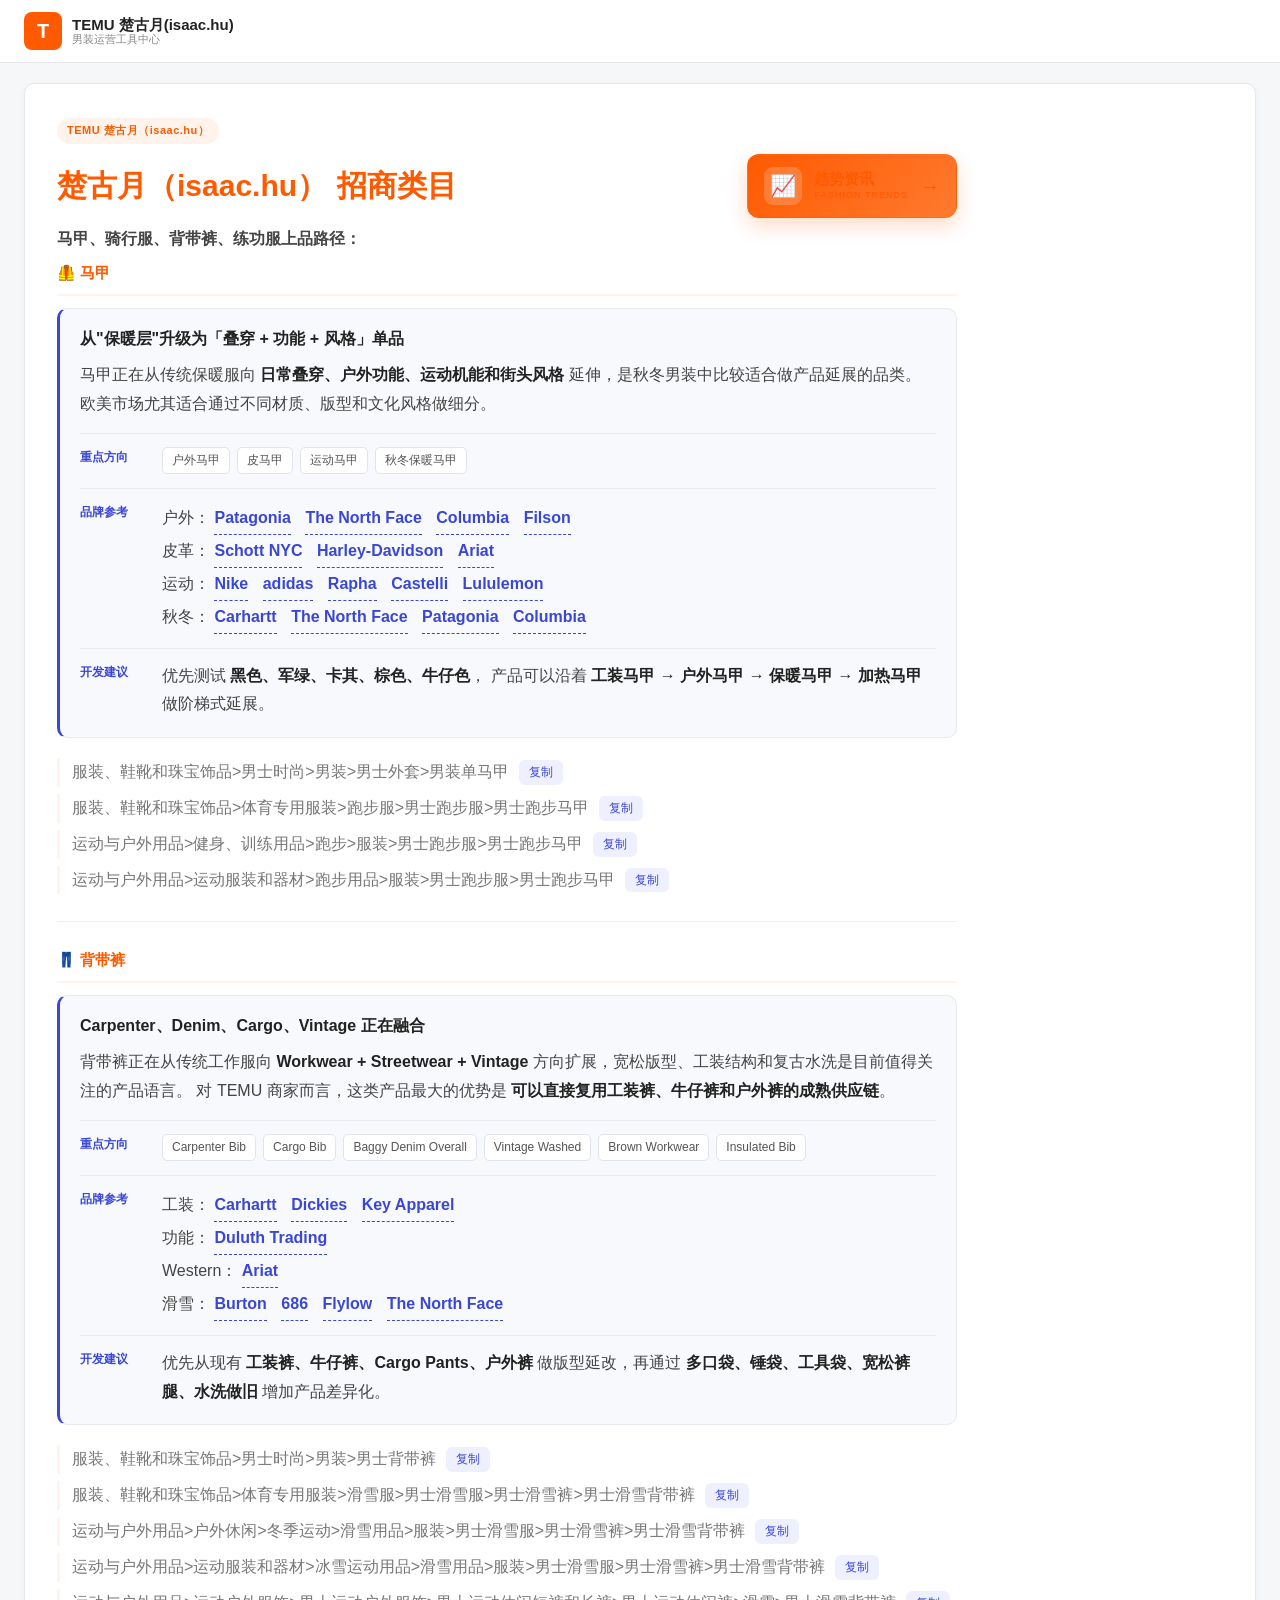
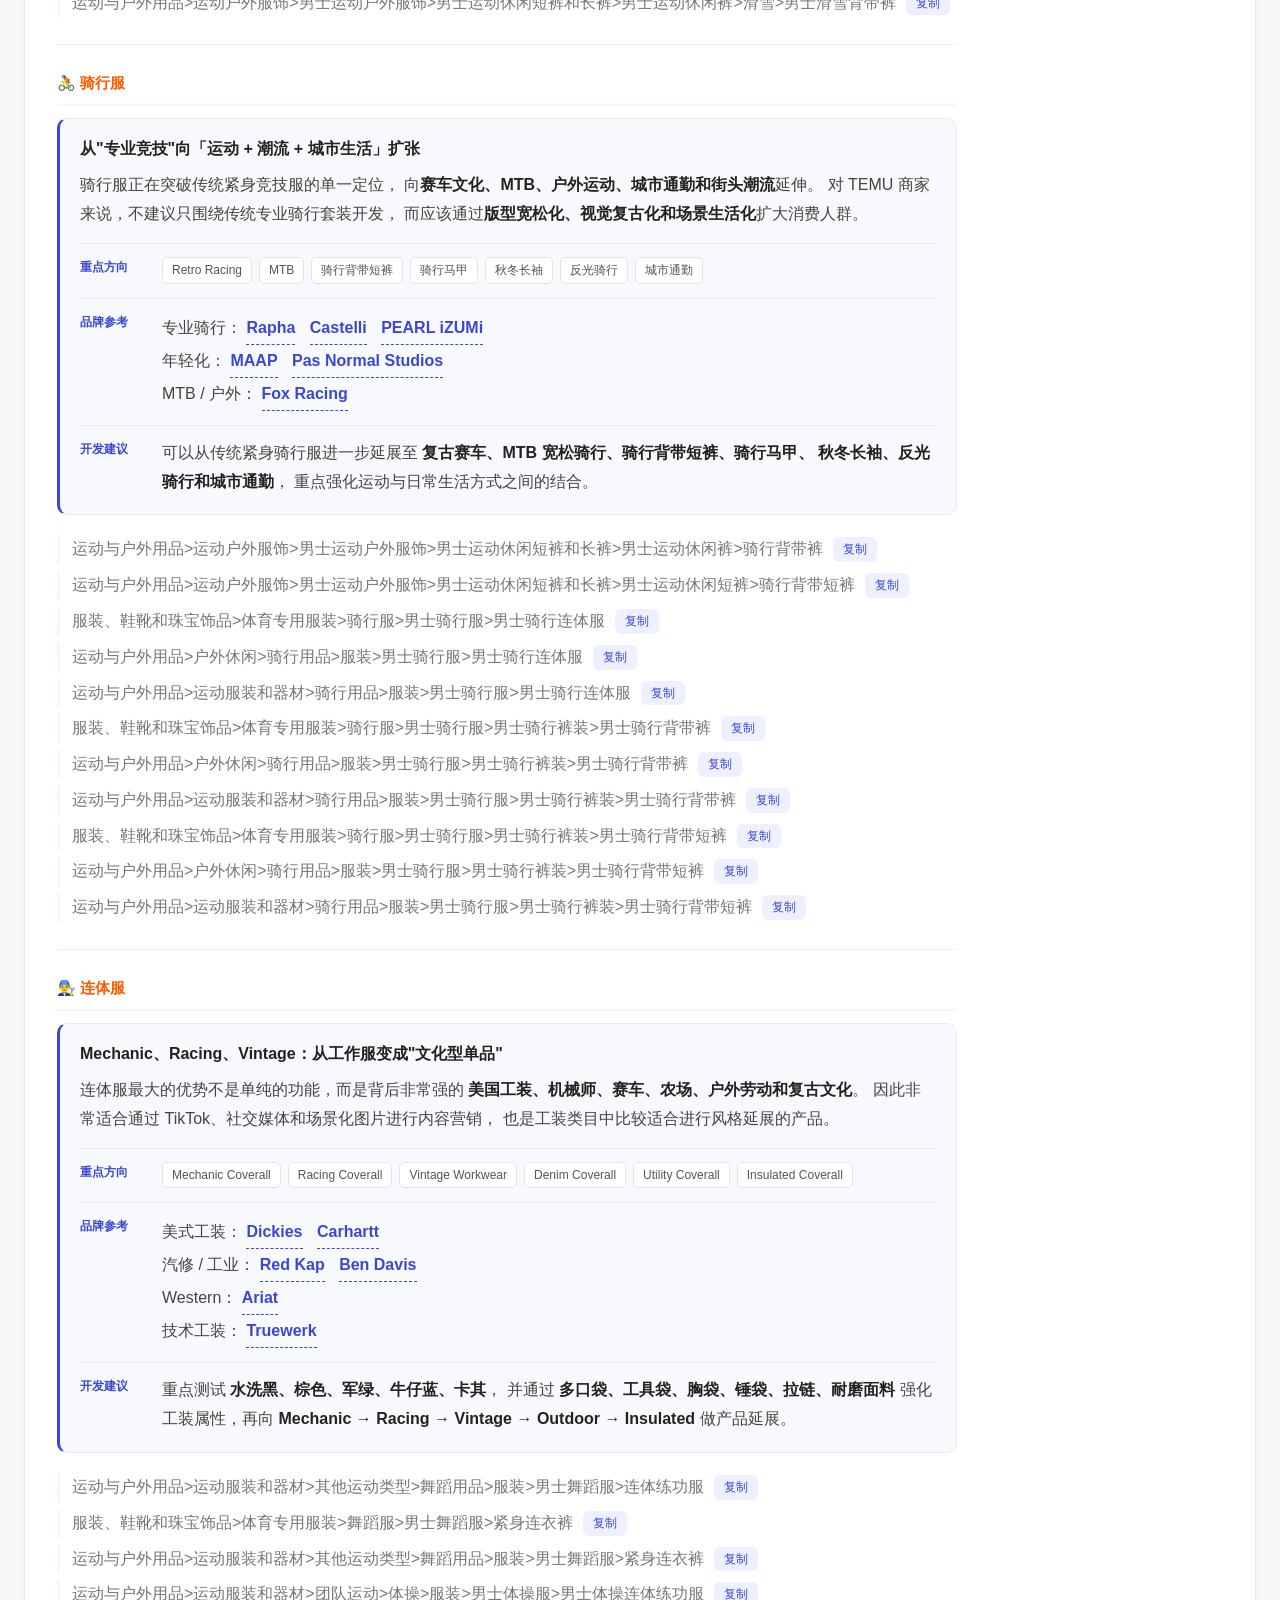
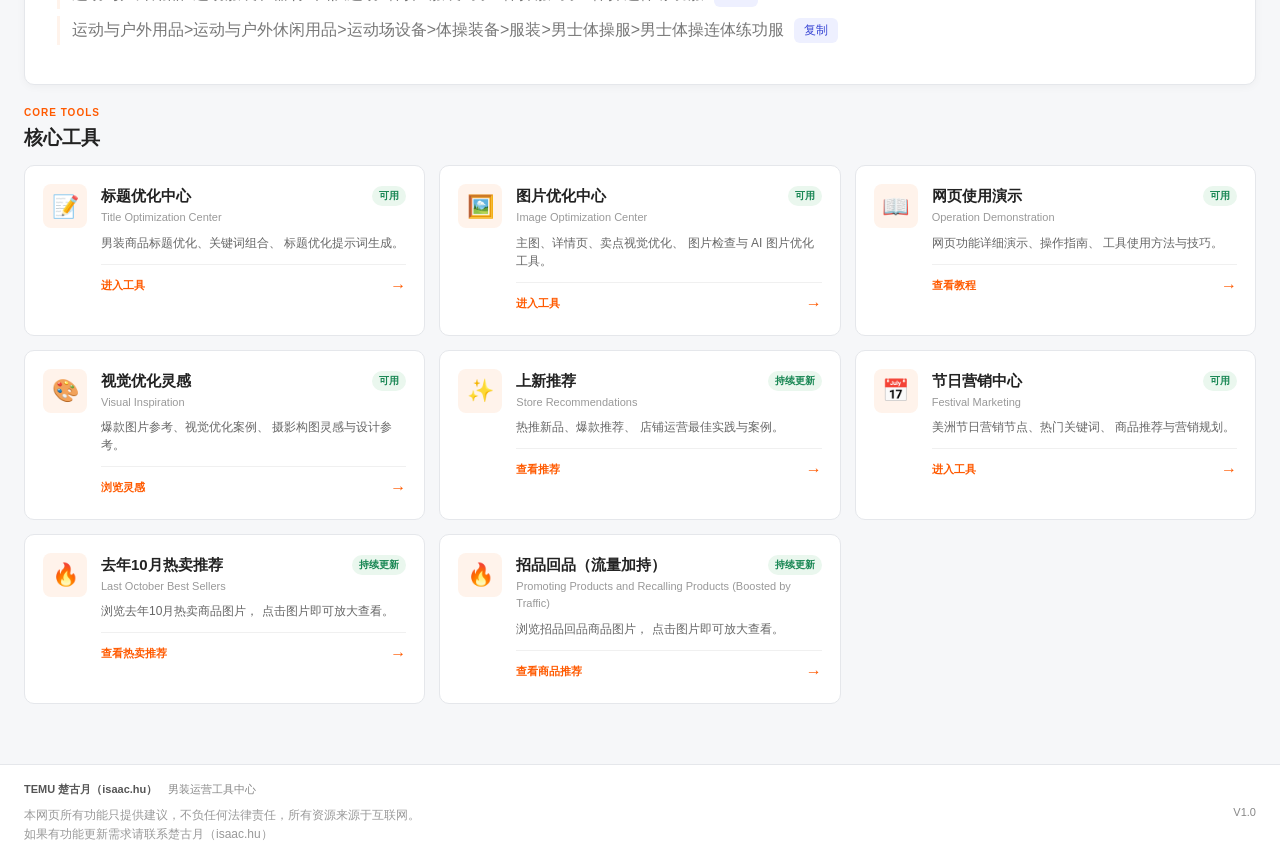
==== commit 520e0b9a: "Update index.html" ====
--- a/index.html
+++ b/index.html
@@ -148,8 +148,6 @@
                     马甲、骑行服、背带裤、练功服上品路径：
                 </p>
 
-
-brand_links_final.txt
 <div class="hero-description">
  
     <!-- =========================
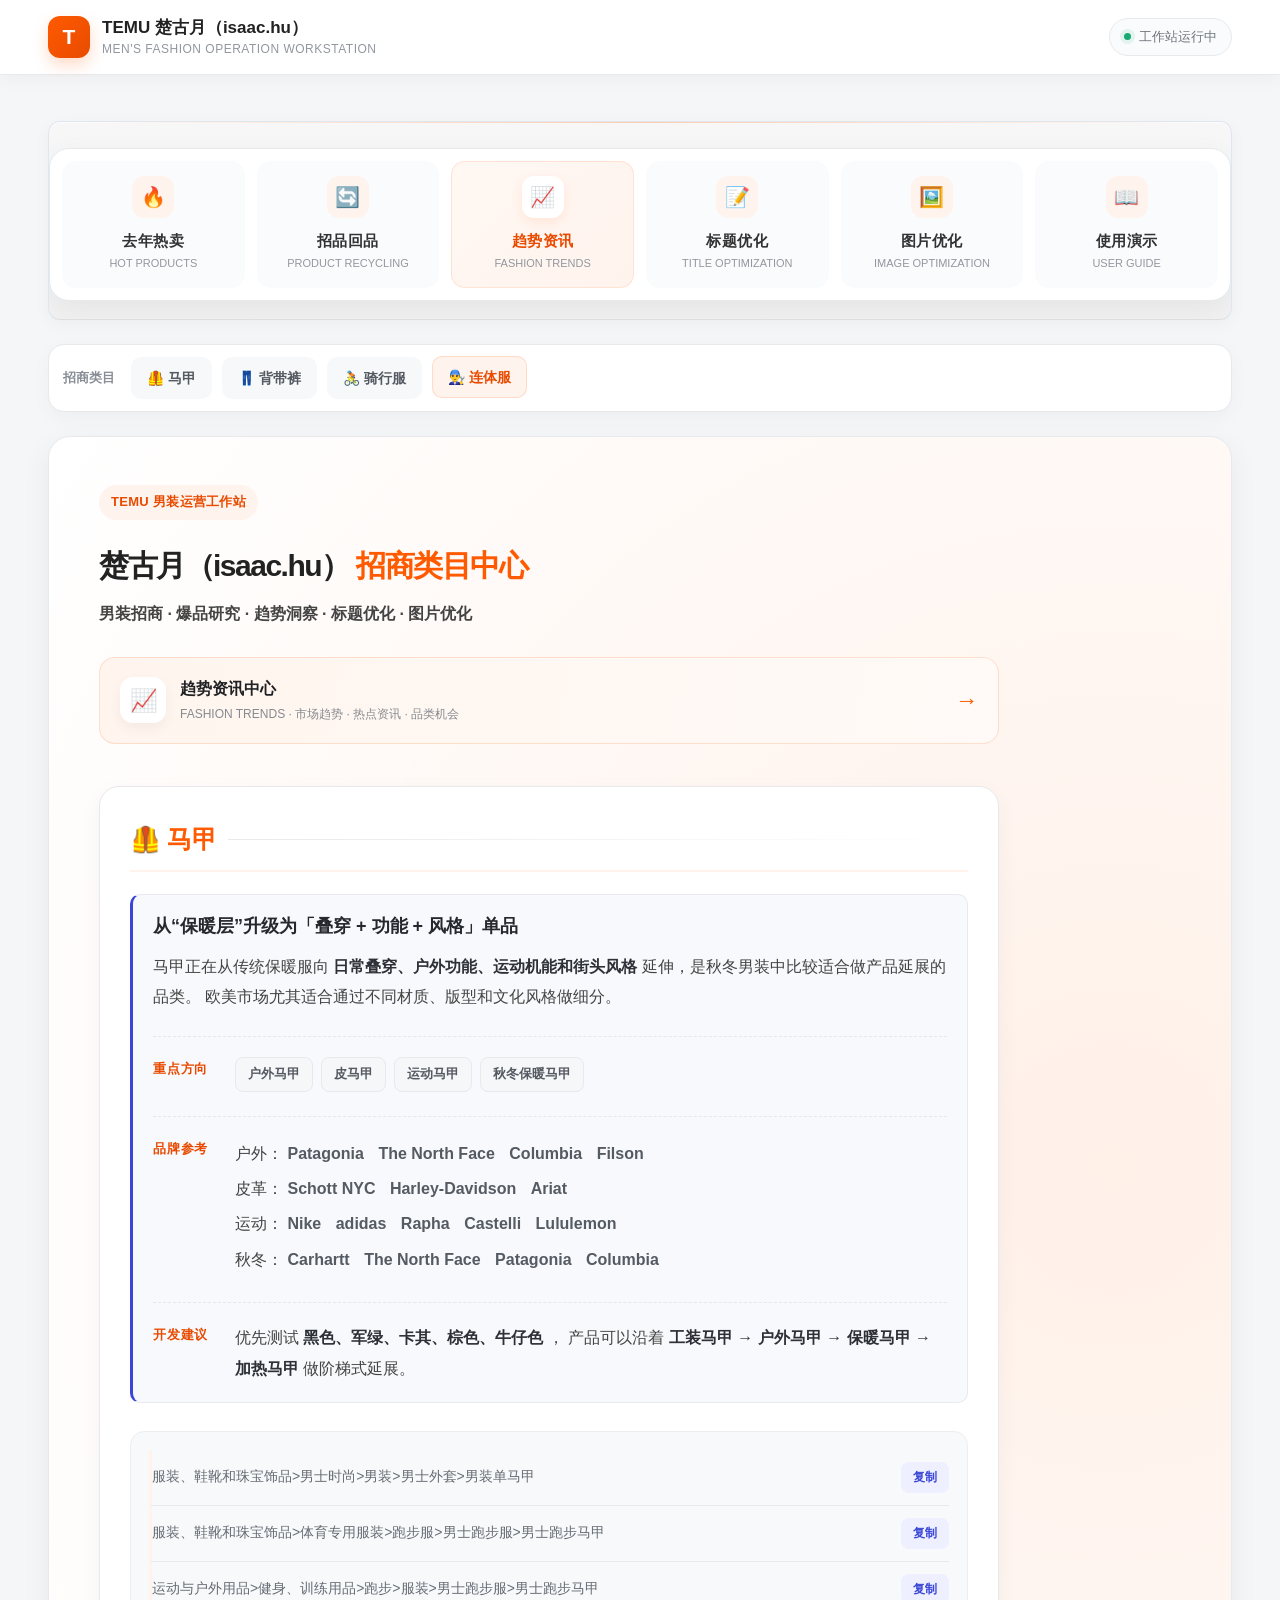
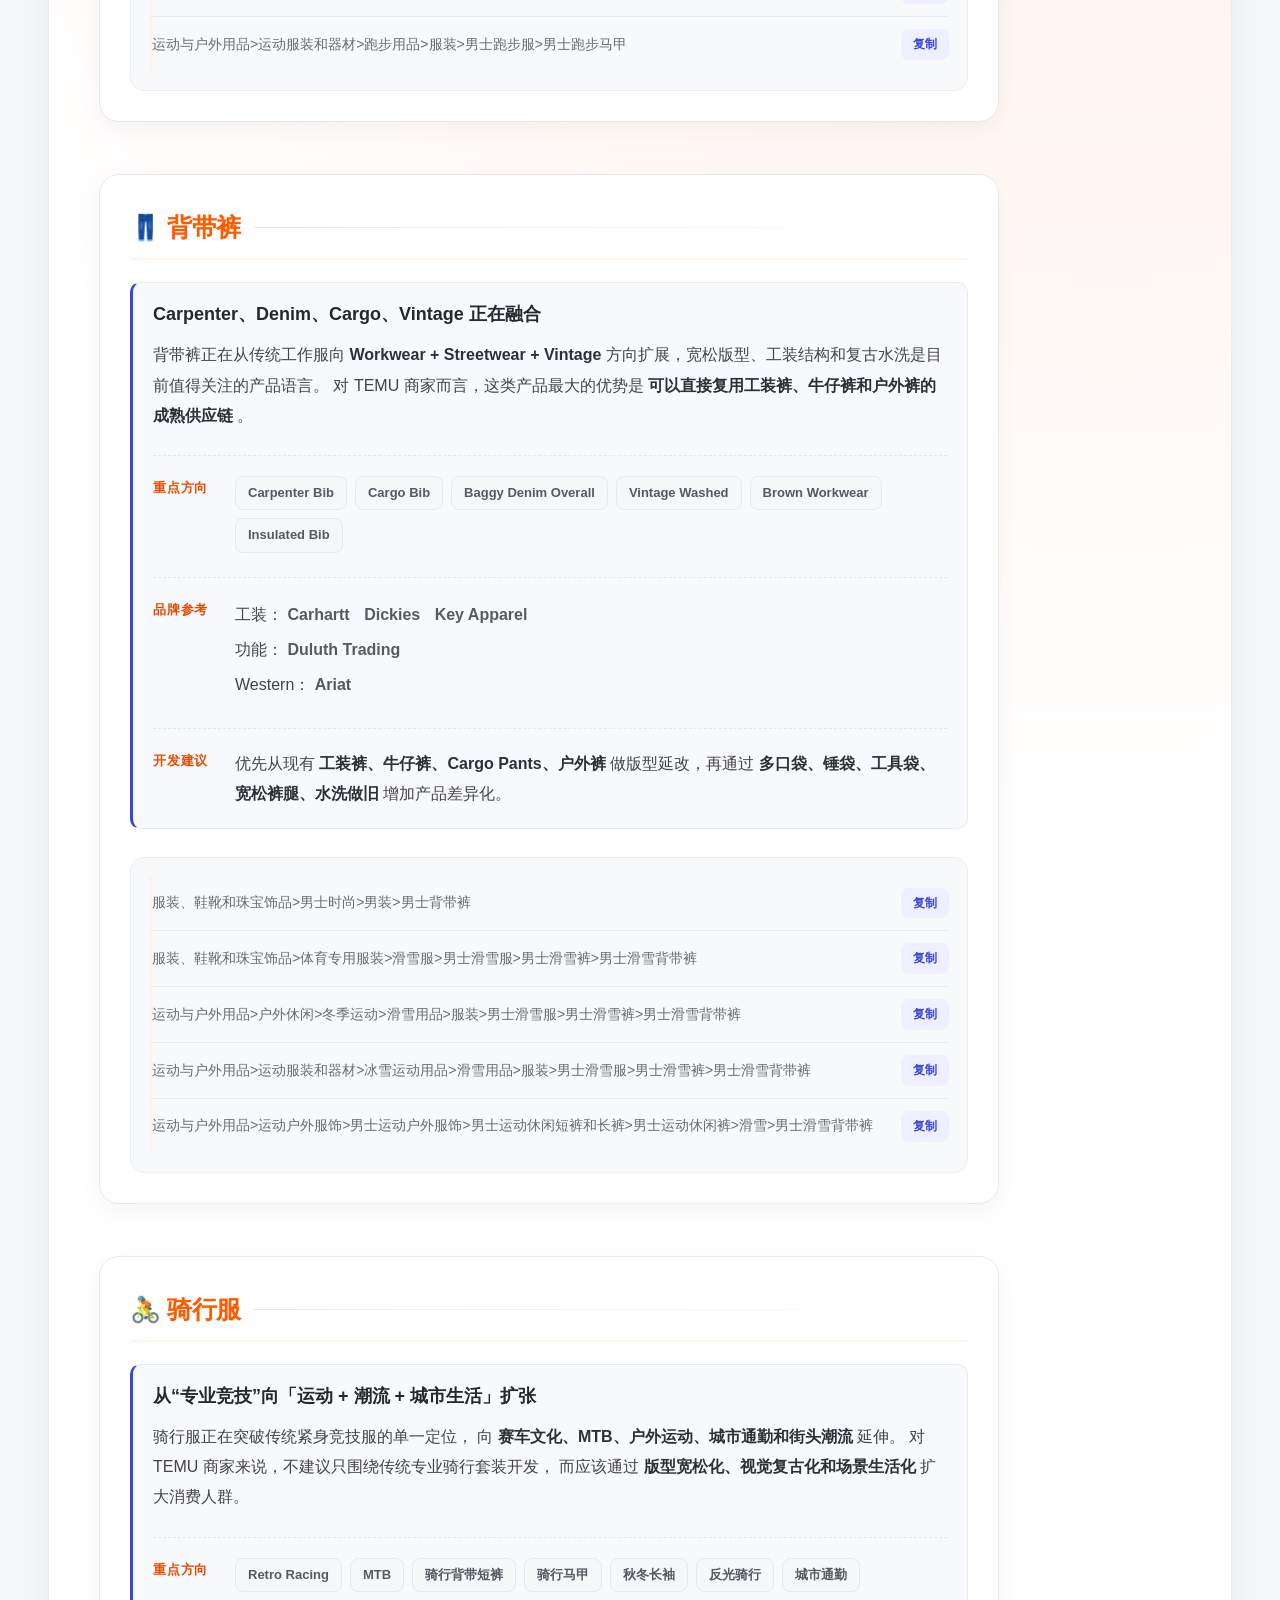
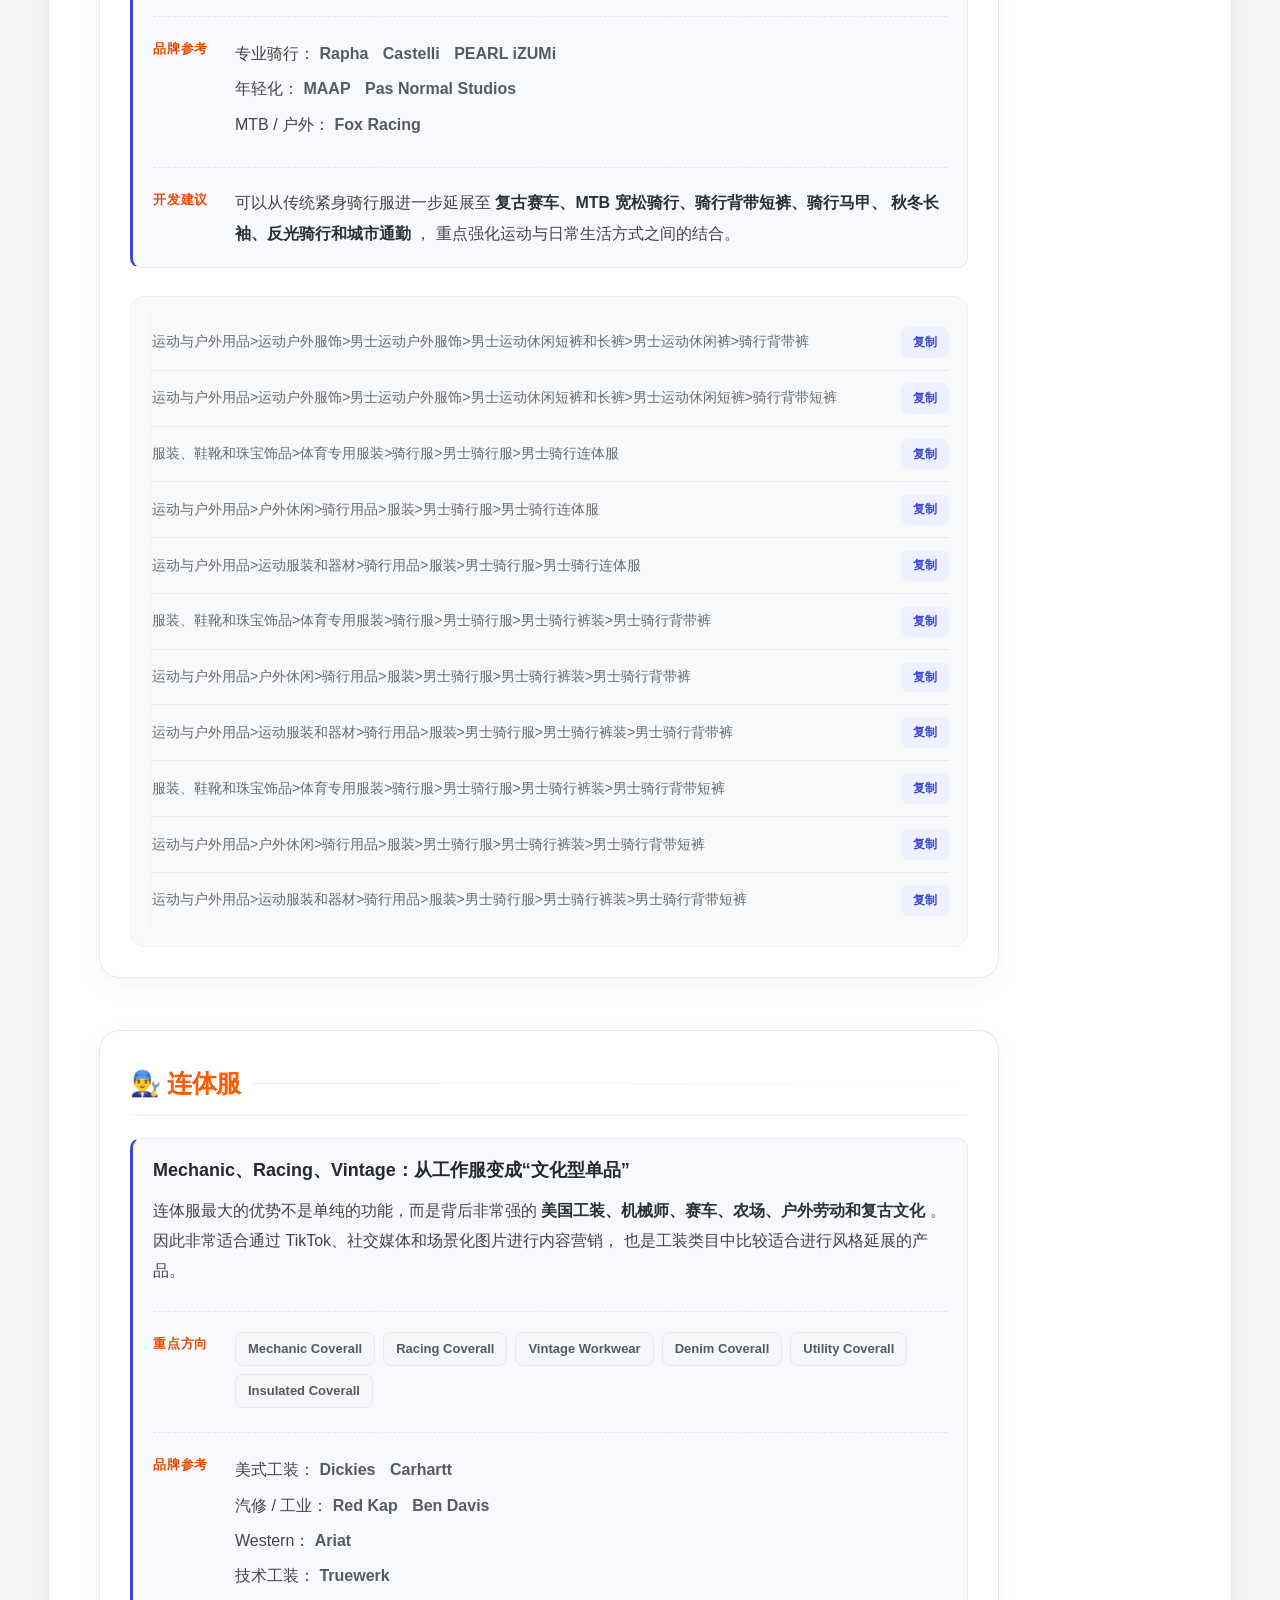
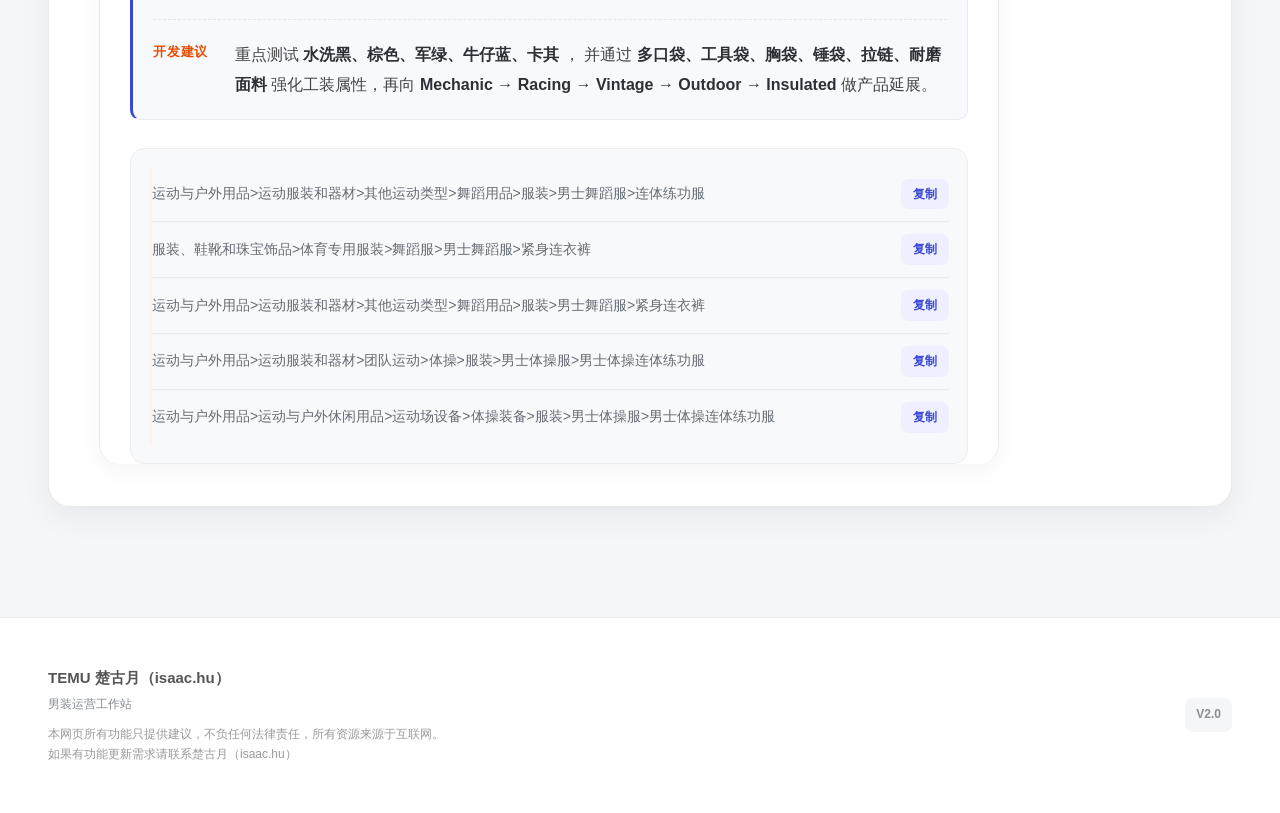
==== commit 6e70b705: "version2.0" ====
--- a/index.html
+++ b/index.html
@@ -1,5 +1,6 @@
 <!DOCTYPE html>
 <html lang="zh-CN">
+
 <head>
     <meta charset="UTF-8">
 
@@ -10,1075 +11,2443 @@
 
     <meta
         name="description"
-        content="TEMU 楚古月(isaac.hu) - 男装运营工具中心"
+        content="TEMU 楚古月(isaac.hu) - 男装运营工作站"
     >
 
-    <title>TEMU 楚古月(isaac.hu)</title>
-
-    <!-- ✨ 网络性能优化：DNS预解析和预连接 -->
+    <title>TEMU 楚古月（isaac.hu）｜男装运营工作站</title>
+
+    <!-- =========================
+         网络性能优化
+    ========================== -->
     <link rel="dns-prefetch" href="//github.com">
     <link rel="preconnect" href="https://github.com" crossorigin>
-    <link rel="prefetch" href="assets/pdf/Operation%20Demonstration.pdf" as="document">
-    <link rel="prefetch" href="assets/pdf/picture.pdf" as="document">
-
-    <!-- 全局 CSS -->
+
+    <link
+        rel="prefetch"
+        href="assets/pdf/Operation%20Demonstration.pdf"
+        as="document"
+    >
+
+    <link
+        rel="prefetch"
+        href="assets/pdf/picture.pdf"
+        as="document"
+    >
+
+    <!-- =========================
+         全局 CSS
+    ========================== -->
     <link
         rel="stylesheet"
         href="assets/css/style.css"
     >
 
-<style>
-/* =========================
-   招商类目复制按钮
-========================= */
-
-.category-items p {
-    display: flex;
-    align-items: center;
-    gap: 10px;
-    flex-wrap: nowrap;
-}
-
-.category-copy-btn {
-    flex: 0 0 auto;
-    border: 0;
-    border-radius: 6px;
-    padding: 4px 10px;
-    background: #eef0ff;
-    color: #3a47d5;
-    font-size: 12px;
-    line-height: 1.4;
-    cursor: pointer;
-    transition: all 0.2s ease;
-    white-space: nowrap;
-}
-
-.category-copy-btn:hover {
-    background: #3a47d5;
-    color: #fff;
-}
-
-.category-copy-btn.copied {
-    background: #11998e;
-    color: #fff;
-}
-
-@media (max-width: 640px) {
-    .category-items p {
-        align-items: flex-start;
-    }
-
-    .category-copy-btn {
-        padding: 4px 8px;
-        font-size: 11px;
-    }
-}
-</style>
+    <!-- =========================
+         首页专用样式
+    ========================== -->
+    <style>
+
+        /* =====================================================
+           基础变量
+        ===================================================== */
+
+        :root {
+            --work-orange: #ff5a00;
+            --work-orange-dark: #e84b00;
+            --work-orange-light: #fff3ed;
+
+            --work-bg: #f5f6f8;
+            --work-card: #ffffff;
+
+            --work-text: #202124;
+            --work-text-secondary: #62666d;
+            --work-text-light: #92979f;
+
+            --work-border: #e7e9ed;
+
+            --work-shadow:
+                0 10px 30px rgba(20, 24, 32, 0.06);
+
+            --work-radius: 16px;
+        }
+
+
+        /* =====================================================
+           页面基础
+        ===================================================== */
+
+        body {
+            font-size: 16px;
+            color: var(--work-text);
+            background: var(--work-bg);
+        }
+
+
+        /* =====================================================
+           顶部 Header
+        ===================================================== */
+
+        .site-header {
+            position: sticky;
+            top: 0;
+            z-index: 1000;
+
+            background: rgba(255, 255, 255, 0.96);
+            backdrop-filter: blur(16px);
+
+            border-bottom: 1px solid var(--work-border);
+
+            box-shadow:
+                0 4px 18px rgba(0, 0, 0, 0.04);
+        }
+
+
+        .header-container {
+            width: min(1440px, calc(100% - 48px));
+            min-height: 74px;
+
+            margin: 0 auto;
+
+            display: flex;
+            align-items: center;
+            justify-content: space-between;
+
+            gap: 24px;
+        }
+
+
+        /* =====================================================
+           Logo
+        ===================================================== */
+
+        .site-logo {
+            display: flex;
+            align-items: center;
+
+            gap: 12px;
+
+            text-decoration: none;
+            color: inherit;
+
+            min-width: 0;
+        }
+
+
+        .logo-icon {
+            width: 42px;
+            height: 42px;
+
+            flex: 0 0 42px;
+
+            display: flex;
+            align-items: center;
+            justify-content: center;
+
+            border-radius: 12px;
+
+            background:
+                linear-gradient(
+                    135deg,
+                    var(--work-orange),
+                    var(--work-orange-dark)
+                );
+
+            color: #fff;
+
+            font-size: 21px;
+            font-weight: 900;
+
+            box-shadow:
+                0 7px 16px rgba(255, 90, 0, 0.22);
+        }
+
+
+        .logo-text {
+            display: flex;
+            flex-direction: column;
+
+            line-height: 1.2;
+        }
+
+
+        .logo-text strong {
+            font-size: 17px;
+            font-weight: 800;
+        }
+
+
+        .logo-text span {
+            margin-top: 4px;
+
+            font-size: 12px;
+            color: var(--work-text-light);
+
+            letter-spacing: 0.5px;
+        }
+
+
+        /* =====================================================
+           Header 状态
+        ===================================================== */
+
+        .header-status {
+            display: flex;
+            align-items: center;
+
+            gap: 8px;
+
+            padding: 8px 14px;
+
+            border: 1px solid #e7e9ed;
+            border-radius: 999px;
+
+            background: #fafbfc;
+
+            font-size: 13px;
+            color: #70757d;
+        }
+
+
+        .status-dot {
+            width: 7px;
+            height: 7px;
+
+            border-radius: 50%;
+
+            background: #19a974;
+
+            box-shadow:
+                0 0 0 4px rgba(25, 169, 116, 0.10);
+        }
+
+
+        /* =====================================================
+           主体宽度
+        ===================================================== */
+
+        .main-container {
+            width: min(1440px, calc(100% - 48px));
+            margin: 0 auto;
+        }
+
+
+        /* =====================================================
+           工作站工具栏
+        ===================================================== */
+
+        .tools-bar {
+            margin-top: 26px;
+        }
+
+
+        .tools-bar-content {
+            display: grid;
+
+            grid-template-columns:
+                repeat(6, minmax(0, 1fr));
+
+            gap: 12px;
+
+            padding: 12px;
+
+            background: #fff;
+
+            border: 1px solid var(--work-border);
+            border-radius: 20px;
+
+            box-shadow: var(--work-shadow);
+        }
+
+
+        /* =====================================================
+           工具按钮
+        ===================================================== */
+
+        .tool-item {
+            position: relative;
+
+            min-height: 82px;
+
+            display: flex;
+            align-items: center;
+
+            gap: 13px;
+
+            padding: 14px 16px;
+
+            text-decoration: none;
+            color: var(--work-text);
+
+            border-radius: 14px;
+
+            background: #fafbfc;
+
+            border: 1px solid transparent;
+
+            transition:
+                transform 0.22s ease,
+                background 0.22s ease,
+                border-color 0.22s ease,
+                box-shadow 0.22s ease;
+        }
+
+
+        .tool-item:hover {
+            transform: translateY(-3px);
+
+            background: #fff;
+
+            border-color:
+                rgba(255, 90, 0, 0.20);
+
+            box-shadow:
+                0 9px 24px rgba(20, 24, 32, 0.08);
+        }
+
+
+        .tool-item::after {
+            content: "→";
+
+            position: absolute;
+
+            right: 14px;
+            bottom: 10px;
+
+            color: #c2c5ca;
+
+            font-size: 13px;
+
+            transition:
+                transform 0.2s ease,
+                color 0.2s ease;
+        }
+
+
+        .tool-item:hover::after {
+            color: var(--work-orange);
+            transform: translateX(3px);
+        }
+
+
+        .tool-icon {
+            width: 42px;
+            height: 42px;
+
+            flex: 0 0 42px;
+
+            display: flex;
+            align-items: center;
+            justify-content: center;
+
+            border-radius: 12px;
+
+            background: var(--work-orange-light);
+
+            font-size: 20px;
+        }
+
+
+        .tool-info {
+            display: flex;
+            flex-direction: column;
+
+            min-width: 0;
+        }
+
+
+        .tool-name {
+            font-size: 15px;
+            font-weight: 800;
+
+            line-height: 1.35;
+        }
+
+
+        .tool-desc {
+            margin-top: 4px;
+
+            font-size: 11px;
+
+            color: var(--work-text-light);
+
+            white-space: nowrap;
+        }
+
+
+        /* =====================================================
+           趋势入口
+        ===================================================== */
+
+        .trend-tool {
+            background:
+                linear-gradient(
+                    135deg,
+                    #fff8f3,
+                    #fff3ed
+                );
+
+            border-color:
+                rgba(255, 90, 0, 0.12);
+        }
+
+
+        .trend-tool .tool-icon {
+            background: #fff;
+            box-shadow:
+                0 4px 12px rgba(255, 90, 0, 0.10);
+        }
+
+
+        .trend-tool .tool-name {
+            color: var(--work-orange-dark);
+        }
+
+
+        /* =====================================================
+           类目快捷导航
+        ===================================================== */
+
+        .category-nav {
+            margin-top: 16px;
+
+            display: flex;
+            align-items: center;
+
+            gap: 10px;
+
+            padding: 12px 14px;
+
+            background: #fff;
+
+            border: 1px solid var(--work-border);
+            border-radius: 16px;
+
+            box-shadow:
+                0 6px 20px rgba(20, 24, 32, 0.035);
+
+            overflow-x: auto;
+        }
+
+
+        .category-nav-label {
+            flex: 0 0 auto;
+
+            padding-right: 6px;
+
+            color: #888e96;
+
+            font-size: 13px;
+            font-weight: 700;
+        }
+
+
+        .category-nav-link {
+            flex: 0 0 auto;
+
+            display: inline-flex;
+            align-items: center;
+            gap: 7px;
+
+            padding: 9px 15px;
+
+            border-radius: 10px;
+
+            background: #f7f8fa;
+
+            border: 1px solid transparent;
+
+            color: #555a62;
+
+            text-decoration: none;
+
+            font-size: 14px;
+            font-weight: 700;
+
+            transition: all 0.2s ease;
+        }
+
+
+        .category-nav-link:hover,
+        .category-nav-link.active {
+            color: var(--work-orange-dark);
+
+            background: var(--work-orange-light);
+
+            border-color:
+                rgba(255, 90, 0, 0.16);
+
+            transform: translateY(-1px);
+        }
+
+
+        /* =====================================================
+           Hero
+        ===================================================== */
+
+        .hero-section {
+            margin-top: 24px;
+
+            padding: 48px 50px 42px;
+
+            background:
+                radial-gradient(
+                    circle at 90% 15%,
+                    rgba(255, 90, 0, 0.09),
+                    transparent 30%
+                ),
+                #fff;
+
+            border:
+                1px solid var(--work-border);
+
+            border-radius: 22px;
+
+            box-shadow: var(--work-shadow);
+        }
+
+
+        .hero-badge {
+            display: inline-flex;
+            align-items: center;
+
+            padding: 7px 12px;
+
+            background: var(--work-orange-light);
+
+            color: var(--work-orange-dark);
+
+            border-radius: 999px;
+
+            font-size: 13px;
+            font-weight: 800;
+
+            letter-spacing: 0.3px;
+        }
+
+
+        .hero-title {
+            margin: 18px 0 0;
+
+            font-size: clamp(32px, 4vw, 48px);
+
+            line-height: 1.15;
+
+            letter-spacing: -1.5px;
+        }
+
+
+        .hero-title span {
+            color: var(--work-orange);
+        }
+
+
+        .hero-subtitle {
+            margin-top: 16px;
+
+            font-size: 18px;
+
+            line-height: 1.8;
+
+            color: #646a72;
+        }
+
+
+        /* =====================================================
+           Hero 趋势卡
+        ===================================================== */
+
+        .hero-trend-card {
+            margin-top: 28px;
+
+            display: flex;
+            align-items: center;
+            justify-content: space-between;
+
+            gap: 20px;
+
+            padding: 18px 20px;
+
+            background:
+                linear-gradient(
+                    100deg,
+                    #fff5ee,
+                    #fffaf7
+                );
+
+            border:
+                1px solid rgba(255, 90, 0, 0.16);
+
+            border-radius: 16px;
+
+            text-decoration: none;
+
+            color: inherit;
+
+            transition:
+                transform 0.22s ease,
+                box-shadow 0.22s ease;
+        }
+
+
+        .hero-trend-card:hover {
+            transform: translateY(-2px);
+
+            box-shadow:
+                0 12px 28px rgba(255, 90, 0, 0.10);
+        }
+
+
+        .hero-trend-left {
+            display: flex;
+            align-items: center;
+            gap: 14px;
+        }
+
+
+        .hero-trend-icon {
+            width: 46px;
+            height: 46px;
+
+            display: flex;
+            align-items: center;
+            justify-content: center;
+
+            background: #fff;
+
+            border-radius: 13px;
+
+            font-size: 22px;
+
+            box-shadow:
+                0 5px 14px rgba(0, 0, 0, 0.05);
+        }
+
+
+        .hero-trend-title {
+            font-size: 16px;
+            font-weight: 900;
+        }
+
+
+        .hero-trend-desc {
+            margin-top: 4px;
+
+            font-size: 12px;
+
+            color: #858a91;
+        }
+
+
+        .hero-trend-arrow {
+            font-size: 23px;
+
+            color: var(--work-orange);
+
+            transition:
+                transform 0.2s ease;
+        }
+
+
+        .hero-trend-card:hover .hero-trend-arrow {
+            transform: translateX(5px);
+        }
+
+
+        /* =====================================================
+           类目内容
+        ===================================================== */
+
+        .hero-description {
+            margin-top: 42px;
+
+            display: flex;
+            flex-direction: column;
+
+            gap: 28px;
+        }
+
+
+        .category-group {
+            scroll-margin-top: 110px;
+
+            padding: 30px;
+
+            background: #fff;
+
+            border: 1px solid var(--work-border);
+
+            border-radius: 20px;
+
+            box-shadow:
+                0 8px 24px rgba(20, 24, 32, 0.045);
+
+            transition:
+                border-color 0.25s ease,
+                box-shadow 0.25s ease;
+        }
+
+
+        .category-group.highlight {
+            border-color:
+                rgba(255, 90, 0, 0.35);
+
+            box-shadow:
+                0 12px 34px rgba(255, 90, 0, 0.10);
+        }
+
+
+        /* =====================================================
+           类目标题
+        ===================================================== */
+
+        .category-title {
+            display: flex;
+            align-items: center;
+
+            gap: 12px;
+
+            margin-bottom: 22px;
+
+            font-size: 25px;
+            font-weight: 900;
+
+            letter-spacing: -0.4px;
+        }
+
+
+        .category-title::after {
+            content: "";
+
+            flex: 1;
+
+            height: 1px;
+
+            background:
+                linear-gradient(
+                    90deg,
+                    #e7e9ed,
+                    transparent
+                );
+        }
+
+
+        /* =====================================================
+           类目简介
+        ===================================================== */
+
+        .category-intro {
+            font-size: 16px;
+
+            line-height: 1.9;
+
+            color: #555b63;
+        }
+
+
+        .intro-headline {
+            margin-bottom: 12px;
+
+            font-size: 18px;
+
+            font-weight: 850;
+
+            color: #25282d;
+        }
+
+
+        .category-intro p {
+            margin: 0;
+        }
+
+
+        .category-intro strong {
+            color: #2d3137;
+            font-weight: 800;
+        }
+
+
+        /* =====================================================
+           信息模块
+        ===================================================== */
+
+        .intro-section {
+            margin-top: 24px;
+
+            padding-top: 20px;
+
+            border-top:
+                1px dashed #e5e7eb;
+        }
+
+
+        .intro-label {
+            display: block;
+
+            margin-bottom: 10px;
+
+            color: var(--work-orange-dark);
+
+            font-size: 13px;
+
+            font-weight: 900;
+
+            letter-spacing: 0.8px;
+        }
+
+
+        /* =====================================================
+           标签
+        ===================================================== */
+
+        .intro-tags {
+            display: flex;
+
+            flex-wrap: wrap;
+
+            gap: 8px;
+        }
+
+
+        .intro-tags span {
+            padding: 7px 12px;
+
+            border-radius: 8px;
+
+            background: #f6f7f9;
+
+            border:
+                1px solid #e8e9ed;
+
+            color: #555a62;
+
+            font-size: 13px;
+
+            font-weight: 700;
+        }
+
+
+        /* =====================================================
+           品牌链接
+        ===================================================== */
+
+        .brand-links {
+            line-height: 2.15 !important;
+        }
+
+
+        .brand-links a {
+            display: inline-block;
+
+            margin-right: 10px;
+
+            color: #555b63;
+
+            font-weight: 700;
+
+            text-decoration: none;
+
+            border-bottom:
+                1px solid transparent;
+
+            transition:
+                color 0.2s ease,
+                border-color 0.2s ease;
+        }
+
+
+        .brand-links a:hover {
+            color: var(--work-orange);
+
+            border-bottom-color:
+                var(--work-orange);
+        }
+
+
+        /* =====================================================
+           类目路径
+        ===================================================== */
+
+        .category-items {
+            margin-top: 28px;
+
+            padding: 18px;
+
+            background: #f8f9fa;
+
+            border-radius: 14px;
+
+            border:
+                1px solid #eceef1;
+        }
+
+
+        .category-items p {
+            display: flex;
+            align-items: center;
+
+            gap: 12px;
+
+            margin: 0;
+
+            padding: 12px 0;
+
+            border-bottom:
+                1px solid #e8eaed;
+        }
+
+
+        .category-items p:last-child {
+            border-bottom: none;
+        }
+
+
+        .category-text {
+            flex: 1;
+
+            min-width: 0;
+
+            color: #666c74;
+
+            font-size: 14px;
+
+            line-height: 1.7;
+
+            word-break: break-all;
+        }
+
+
+        /* =====================================================
+           复制按钮
+        ===================================================== */
+
+        .category-copy-btn {
+            flex: 0 0 auto;
+
+            border: 0;
+
+            border-radius: 8px;
+
+            padding: 7px 12px;
+
+            background: #eef0ff;
+
+            color: #3a47d5;
+
+            font-size: 12px;
+            font-weight: 700;
+
+            line-height: 1.4;
+
+            cursor: pointer;
+
+            white-space: nowrap;
+
+            transition:
+                all 0.2s ease;
+        }
+
+
+        .category-copy-btn:hover {
+            background: #3a47d5;
+            color: #fff;
+
+            transform: translateY(-1px);
+        }
+
+
+        .category-copy-btn.copied {
+            background: #11998e;
+            color: #fff;
+        }
+
+
+        /* =====================================================
+           Footer
+        ===================================================== */
+
+        .site-footer {
+            margin-top: 50px;
+
+            padding: 32px 0;
+
+            background: #fff;
+
+            border-top:
+                1px solid var(--work-border);
+        }
+
+
+        .footer-container {
+            width: min(1440px, calc(100% - 48px));
+
+            margin: 0 auto;
+
+            display: flex;
+            align-items: center;
+            justify-content: space-between;
+
+            gap: 30px;
+        }
+
+
+        .footer-container strong {
+            display: block;
+
+            font-size: 15px;
+        }
+
+
+        .footer-container > div:first-child > span {
+            display: block;
+
+            margin-top: 5px;
+
+            color: #858a91;
+
+            font-size: 12px;
+        }
+
+
+        .footer-version {
+            padding: 7px 11px;
+
+            border-radius: 8px;
+
+            background: #f5f6f8;
+
+            color: #8a8f96;
+
+            font-size: 12px;
+            font-weight: 700;
+        }
+
+
+        /* =====================================================
+           响应式
+        ===================================================== */
+
+        @media (max-width: 1100px) {
+
+            .tools-bar-content {
+                grid-template-columns:
+                    repeat(3, minmax(0, 1fr));
+            }
+
+        }
+
+
+        @media (max-width: 760px) {
+
+            .header-container,
+            .main-container,
+            .footer-container {
+                width: min(
+                    100% - 28px,
+                    1440px
+                );
+            }
+
+
+            .header-container {
+                min-height: 66px;
+            }
+
+
+            .header-status {
+                display: none;
+            }
+
+
+            .tools-bar-content {
+                grid-template-columns:
+                    repeat(2, minmax(0, 1fr));
+
+                gap: 8px;
+
+                padding: 9px;
+            }
+
+
+            .tool-item {
+                min-height: 72px;
+
+                padding: 11px;
+            }
+
+
+            .tool-icon {
+                width: 36px;
+                height: 36px;
+
+                flex-basis: 36px;
+
+                font-size: 17px;
+            }
+
+
+            .tool-name {
+                font-size: 14px;
+            }
+
+
+            .tool-desc {
+                display: none;
+            }
+
+
+            .hero-section {
+                padding: 32px 22px;
+            }
+
+
+            .hero-title {
+                font-size: 34px;
+            }
+
+
+            .hero-subtitle {
+                font-size: 16px;
+            }
+
+
+            .category-group {
+                padding: 22px 18px;
+            }
+
+
+            .category-title {
+                font-size: 22px;
+            }
+
+
+            .category-intro {
+                font-size: 15px;
+
+                line-height: 1.85;
+            }
+
+
+            .category-items {
+                padding: 12px;
+            }
+
+
+            .category-items p {
+                align-items: flex-start;
+            }
+
+
+            .category-copy-btn {
+                padding: 6px 9px;
+                font-size: 11px;
+            }
+
+
+            .footer-container {
+                align-items: flex-start;
+
+                flex-direction: column;
+            }
+
+        }
+
+
+        @media (max-width: 480px) {
+
+            .logo-text strong {
+                font-size: 14px;
+            }
+
+
+            .logo-text span {
+                font-size: 10px;
+            }
+
+
+            .logo-icon {
+                width: 36px;
+                height: 36px;
+
+                flex-basis: 36px;
+            }
+
+
+            .category-nav {
+                margin-left: 0;
+                margin-right: 0;
+            }
+
+
+            .hero-section {
+                margin-top: 18px;
+            }
+
+
+            .hero-trend-card {
+                padding: 14px;
+            }
+
+
+            .hero-trend-desc {
+                display: none;
+            }
+
+        }
+
+    </style>
 
 </head>
 
+
 <body>
 
-    <!-- =========================
+
+    <!-- =====================================================
          顶部导航
-    ========================== -->
+    ====================================================== -->
+
     <header class="site-header">
 
         <div class="header-container">
 
-            <!-- Logo / 首页 -->
+            <!-- Logo -->
             <a
                 href="index.html"
                 class="site-logo"
-                aria-label="TEMU 楚古月(isaac.hu) 首页"
+                aria-label="TEMU 楚古月首页"
             >
+
                 <div class="logo-icon">
                     T
                 </div>
 
                 <div class="logo-text">
-                    <strong>TEMU 楚古月(isaac.hu)</strong>
-                    <span>男装运营工具中心</span>
+
+                    <strong>
+                        TEMU 楚古月（isaac.hu）
+                    </strong>
+
+                    <span>
+                        MEN'S FASHION OPERATION WORKSTATION
+                    </span>
+
                 </div>
+
             </a>
 
 
+            <!-- 工作站状态 -->
+
+            <div class="header-status">
+
+                <span class="status-dot"></span>
+
+                <span>
+                    工作站运行中
+                </span>
+
+            </div>
+
         </div>
 
     </header>
 
 
-    <!-- =========================
-         主体内容
-    ========================== -->
+
+    <!-- =====================================================
+         主体
+    ====================================================== -->
+
     <main class="main-container">
 
-        <!-- Hero -->
-        <section class="hero-section">       
-
-            <div class="hero-content">
-
-                <div class="hero-badge">
-                    TEMU 楚古月（isaac.hu）
-                </div>
-                <h1 class="hero-title-with-trends">
-
-                        <span class="hero-main-title">
-                            楚古月（isaac.hu）
-                            <span>招商类目</span>
+
+        <!-- =================================================
+             核心工具栏
+        ================================================== -->
+
+        <section class="tools-bar">
+
+            <div class="tools-bar-content">
+
+
+                <!-- 去年热卖 -->
+
+                <a
+                    href="hot-sale-recommendations.html"
+                    class="tool-item"
+                >
+
+                    <span class="tool-icon">
+                        🔥
+                    </span>
+
+                    <span class="tool-info">
+
+                        <span class="tool-name">
+                            去年热卖
                         </span>
 
-                        <a
-                            href="trends.html"
-                            class="trends-entry"
-                            aria-label="进入趋势资讯中心"
-                        >
-                            <span class="trends-icon">📈</span>
-
-                            <span class="trends-info">
-                                <strong>趋势资讯</strong>
-                                <small>FASHION TRENDS</small>
-                            </span>
-
-                            <span class="trends-arrow">→</span>
-                        </a>
-
-                </h1>
-                <p class="hero-subtitle">
-                    马甲、骑行服、背带裤、练功服上品路径：
-                </p>
-
-<div class="hero-description">
- 
-    <!-- =========================
-         马甲
-    ========================== -->
-    <div class="category-group">
- 
-        <div class="category-title">🦺 马甲</div>
- 
-        <div class="category-intro">
- 
-            <div class="intro-headline">
-                从"保暖层"升级为「叠穿 + 功能 + 风格」单品
-            </div>
- 
-            <p>
-                马甲正在从传统保暖服向
-                <strong>日常叠穿、户外功能、运动机能和街头风格</strong>
-                延伸，是秋冬男装中比较适合做产品延展的品类。
-                欧美市场尤其适合通过不同材质、版型和文化风格做细分。
-            </p>
- 
-            <div class="intro-section">
-                <span class="intro-label">重点方向</span>
- 
-                <div class="intro-tags">
-                    <span>户外马甲</span>
-                    <span>皮马甲</span>
-                    <span>运动马甲</span>
-                    <span>秋冬保暖马甲</span>
-                </div>
-            </div>
- 
-            <div class="intro-section">
-                <span class="intro-label">品牌参考</span>
- 
-                <p class="brand-links">
-                    户外：
-                    <a href="https://www.patagonia.com/shop/mens/jackets-vests/vests" target="_blank" rel="noopener">Patagonia</a>
-                    <a href="https://www.thenorthface.com/en-us/c/mens/mens-jackets-and-vests/mens-vests-299291" target="_blank" rel="noopener">The North Face</a>
-                    <a href="https://www.columbia.com/c/mens-vest-jackets/?refine=c_warmth%3DLight%20Warmth" target="_blank" rel="noopener">Columbia</a>
-                    <a href="https://www.filson.com/collections/vests" target="_blank" rel="noopener">Filson</a>
-                    <br>
- 
-                    皮革：
-                    <a href="https://www.schottnyc.com/collections/mens-outerwear?filter.p.product_type=Vest&sort_by=manual" target="_blank" rel="noopener">Schott NYC</a>
-                    <a href="https://www.harley-davidson.com/us/en/shop/c/mens-motorcycle-vests?format=json&locale=en_US&q=mens-motorcycle-vests&page=1&sp_c=48" target="_blank" rel="noopener">Harley-Davidson</a>
-                    <a href="https://www.ariat.com/mens-vests" target="_blank" rel="noopener">Ariat</a>
-                    <br>
- 
-                    运动：
-                    <a href="https://www.nike.com/w/mens-vests-5mq3hznik1" target="_blank" rel="noopener">Nike</a>
-                    <a href="https://www.adidas.com.cn/plp/men_app_vest?page=1" target="_blank" rel="noopener">adidas</a>
-                    <a href="https://www.rapha.cc/tw/zh/shop/jackets" target="_blank" rel="noopener">Rapha</a>
-                    <a href="https://www.castelli-cycling.com/US/en/Men/Cycling/Top/Vests/c/Man-Cyc-Top-Ves" target="_blank" rel="noopener">Castelli</a>
-                    <a href="https://www.lululemon.com.au/en-au/c/men/coats-and-jackets?pmid=regularPricedPromotion&prefn1=Type&prefv1=Vests" target="_blank" rel="noopener">Lululemon</a>
-                    <br>
- 
-                    秋冬：
-                    <a href="https://www.carhartt.com/c/men-vests?icid=2025-10-09_plp_shops-tool_rank2_clickable_plp_evrgn_m-ow-wdgt-vsts_allvisitors_copy_18585" target="_blank" rel="noopener">Carhartt</a>
-                    <a href="https://www.thenorthface.com/en-us/c/mens/mens-jackets-and-vests/mens-vests-299291" target="_blank" rel="noopener">The North Face</a>
-                    <a href="https://www.patagonia.com/shop/mens/jackets-vests/vests" target="_blank" rel="noopener">Patagonia</a>
-                    <a href="https://www.columbia.com/c/mens-vest-jackets/?refine=c_warmth%3DLight%20Warmth" target="_blank" rel="noopener">Columbia</a>
-                </p>
-            </div>
- 
-            <div class="intro-section">
-                <span class="intro-label">开发建议</span>
- 
-                <p>
-                    优先测试
-                    <strong>黑色、军绿、卡其、棕色、牛仔色</strong>，
-                    产品可以沿着
-                    <strong>工装马甲 → 户外马甲 → 保暖马甲 → 加热马甲</strong>
-                    做阶梯式延展。
-                </p>
-            </div>
- 
-        </div>
- 
-        <div class="category-items">
- 
-            <p>
-                <span class="category-text">服装、鞋靴和珠宝饰品>男士时尚>男装>男士外套>男装单马甲</span>
-                <button type="button" class="category-copy-btn">复制</button>
-            </p>
- 
-            <p>
-                <span class="category-text">服装、鞋靴和珠宝饰品>体育专用服装>跑步服>男士跑步服>男士跑步马甲</span>
-                <button type="button" class="category-copy-btn">复制</button>
-            </p>
- 
-            <p>
-                <span class="category-text">运动与户外用品>健身、训练用品>跑步>服装>男士跑步服>男士跑步马甲</span>
-                <button type="button" class="category-copy-btn">复制</button>
-            </p>
- 
-            <p>
-                <span class="category-text">运动与户外用品>运动服装和器材>跑步用品>服装>男士跑步服>男士跑步马甲</span>
-                <button type="button" class="category-copy-btn">复制</button>
-            </p>
- 
-        </div>
- 
-    </div>
- 
- 
-    <!-- =========================
-         背带裤
-    ========================== -->
-    <div class="category-group">
- 
-        <div class="category-title">👖 背带裤</div>
- 
-        <div class="category-intro">
- 
-            <div class="intro-headline">
-                Carpenter、Denim、Cargo、Vintage 正在融合
-            </div>
- 
-            <p>
-                背带裤正在从传统工作服向
-                <strong>Workwear + Streetwear + Vintage</strong>
-                方向扩展，宽松版型、工装结构和复古水洗是目前值得关注的产品语言。
-                对 TEMU 商家而言，这类产品最大的优势是
-                <strong>可以直接复用工装裤、牛仔裤和户外裤的成熟供应链</strong>。
-            </p>
- 
-            <div class="intro-section">
-                <span class="intro-label">重点方向</span>
- 
-                <div class="intro-tags">
-                    <span>Carpenter Bib</span>
-                    <span>Cargo Bib</span>
-                    <span>Baggy Denim Overall</span>
-                    <span>Vintage Washed</span>
-                    <span>Brown Workwear</span>
-                    <span>Insulated Bib</span>
-                </div>
-            </div>
- 
-            <div class="intro-section">
-                <span class="intro-label">品牌参考</span>
- 
-                <p class="brand-links">
-                    工装：
-                    <a href="https://www.carhartt.com/c/men-bibs-coveralls-overalls" target="_blank" rel="noopener">Carhartt</a>
-                    <a href="https://www.dickies.com/en-us/collections/mens-coveralls-overalls" target="_blank" rel="noopener">Dickies</a>
-                    <a href="https://www.keyapparel.com/men/bib-overalls-coveralls/" target="_blank" rel="noopener">Key Apparel</a>
-                    <br>
- 
-                    功能：
-                    <a href="https://www.duluthtrading.com/men/bottoms/overalls/" target="_blank" rel="noopener">Duluth Trading</a>
-                    <br>
- 
-                    Western：
-                    <a href="https://www.ariat.com/" target="_blank" rel="noopener">Ariat</a>
-                    <br>
-                    
-                    滑雪：
-                    <a href="https://www.burton.com/" target="_blank" rel="noopener">Burton</a>
-                    <a href="https://www.686.com/" target="_blank" rel="noopener">686</a>
-                    <a href="https://flylowgear.com/" target="_blank" rel="noopener">Flylow</a>
-                    <a href="https://www.thenorthface.com/en-us/c/mens/mens-snow-226110" target="_blank" rel="noopener">The North Face</a>
-                </p>
-            </div>
- 
-            <div class="intro-section">
-                <span class="intro-label">开发建议</span>
- 
-                <p>
-                    优先从现有
-                    <strong>工装裤、牛仔裤、Cargo Pants、户外裤</strong>
-                    做版型延改，再通过
-                    <strong>多口袋、锤袋、工具袋、宽松裤腿、水洗做旧</strong>
-                    增加产品差异化。
-                </p>
-            </div>
- 
-        </div>
- 
-        <div class="category-items">
- 
-            <p>
-                <span class="category-text">服装、鞋靴和珠宝饰品>男士时尚>男装>男士背带裤</span>
-                <button type="button" class="category-copy-btn">复制</button>
-            </p>
- 
-            <p>
-                <span class="category-text">服装、鞋靴和珠宝饰品>体育专用服装>滑雪服>男士滑雪服>男士滑雪裤>男士滑雪背带裤</span>
-                <button type="button" class="category-copy-btn">复制</button>
-            </p>
- 
-            <p>
-                <span class="category-text">运动与户外用品>户外休闲>冬季运动>滑雪用品>服装>男士滑雪服>男士滑雪裤>男士滑雪背带裤</span>
-                <button type="button" class="category-copy-btn">复制</button>
-            </p>
- 
-            <p>
-                <span class="category-text">运动与户外用品>运动服装和器材>冰雪运动用品>滑雪用品>服装>男士滑雪服>男士滑雪裤>男士滑雪背带裤</span>
-                <button type="button" class="category-copy-btn">复制</button>
-            </p>
- 
-            <p>
-                <span class="category-text">运动与户外用品>运动户外服饰>男士运动户外服饰>男士运动休闲短裤和长裤>男士运动休闲裤>滑雪>男士滑雪背带裤</span>
-                <button type="button" class="category-copy-btn">复制</button>
-            </p>
- 
-        </div>
- 
-    </div>
- 
- 
-    <!-- =========================
-         骑行服
-    ========================== -->
-    <div class="category-group">
- 
-        <div class="category-title">🚴 骑行服</div>
- 
-        <div class="category-intro">
- 
-            <div class="intro-headline">
-                从"专业竞技"向「运动 + 潮流 + 城市生活」扩张
-            </div>
- 
-            <p>
-                骑行服正在突破传统紧身竞技服的单一定位，
-                向<strong>赛车文化、MTB、户外运动、城市通勤和街头潮流</strong>延伸。
-                对 TEMU 商家来说，不建议只围绕传统专业骑行套装开发，
-                而应该通过<strong>版型宽松化、视觉复古化和场景生活化</strong>扩大消费人群。
-            </p>
- 
-            <div class="intro-section">
-                <span class="intro-label">重点方向</span>
- 
-                <div class="intro-tags">
-                    <span>Retro Racing</span>
-                    <span>MTB</span>
-                    <span>骑行背带短裤</span>
-                    <span>骑行马甲</span>
-                    <span>秋冬长袖</span>
-                    <span>反光骑行</span>
-                    <span>城市通勤</span>
-                </div>
-            </div>
- 
-            <div class="intro-section">
-                <span class="intro-label">品牌参考</span>
- 
-                <p class="brand-links">
-                    专业骑行：
-                    <a href="https://www.rapha.cc/" target="_blank" rel="noopener">Rapha</a>
-                    <a href="https://www.castelli-cycling.com/" target="_blank" rel="noopener">Castelli</a>
-                    <a href="https://pearlizumi.com/" target="_blank" rel="noopener">PEARL iZUMi</a>
-                    <br>
- 
-                    年轻化：
-                    <a href="https://maap.cc/" target="_blank" rel="noopener">MAAP</a>
-                    <a href="https://pasnormalstudios.com/" target="_blank" rel="noopener">Pas Normal Studios</a>
-                    <br>
- 
-                    MTB / 户外：
-                    <a href="https://www.foxracing.com/" target="_blank" rel="noopener">Fox Racing</a>
-                </p>
-            </div>
- 
-            <div class="intro-section">
-                <span class="intro-label">开发建议</span>
- 
-                <p>
-                    可以从传统紧身骑行服进一步延展至
-                    <strong>复古赛车、MTB 宽松骑行、骑行背带短裤、骑行马甲、
-                    秋冬长袖、反光骑行和城市通勤</strong>，
-                    重点强化运动与日常生活方式之间的结合。
-                </p>
-            </div>
- 
-        </div>
- 
-        <div class="category-items">
- 
-            <p>
-                <span class="category-text">运动与户外用品>运动户外服饰>男士运动户外服饰>男士运动休闲短裤和长裤>男士运动休闲裤>骑行背带裤</span>
-                <button type="button" class="category-copy-btn">复制</button>
-            </p>
- 
-            <p>
-                <span class="category-text">运动与户外用品>运动户外服饰>男士运动户外服饰>男士运动休闲短裤和长裤>男士运动休闲短裤>骑行背带短裤</span>
-                <button type="button" class="category-copy-btn">复制</button>
-            </p>
- 
-            <p>
-                <span class="category-text">服装、鞋靴和珠宝饰品>体育专用服装>骑行服>男士骑行服>男士骑行连体服</span>
-                <button type="button" class="category-copy-btn">复制</button>
-            </p>
- 
-            <p>
-                <span class="category-text">运动与户外用品>户外休闲>骑行用品>服装>男士骑行服>男士骑行连体服</span>
-                <button type="button" class="category-copy-btn">复制</button>
-            </p>
- 
-            <p>
-                <span class="category-text">运动与户外用品>运动服装和器材>骑行用品>服装>男士骑行服>男士骑行连体服</span>
-                <button type="button" class="category-copy-btn">复制</button>
-            </p>
- 
-            <p>
-                <span class="category-text">服装、鞋靴和珠宝饰品>体育专用服装>骑行服>男士骑行服>男士骑行裤装>男士骑行背带裤</span>
-                <button type="button" class="category-copy-btn">复制</button>
-            </p>
- 
-            <p>
-                <span class="category-text">运动与户外用品>户外休闲>骑行用品>服装>男士骑行服>男士骑行裤装>男士骑行背带裤</span>
-                <button type="button" class="category-copy-btn">复制</button>
-            </p>
- 
-            <p>
-                <span class="category-text">运动与户外用品>运动服装和器材>骑行用品>服装>男士骑行服>男士骑行裤装>男士骑行背带裤</span>
-                <button type="button" class="category-copy-btn">复制</button>
-            </p>
- 
-            <p>
-                <span class="category-text">服装、鞋靴和珠宝饰品>体育专用服装>骑行服>男士骑行服>男士骑行裤装>男士骑行背带短裤</span>
-                <button type="button" class="category-copy-btn">复制</button>
-            </p>
- 
-            <p>
-                <span class="category-text">运动与户外用品>户外休闲>骑行用品>服装>男士骑行服>男士骑行裤装>男士骑行背带短裤</span>
-                <button type="button" class="category-copy-btn">复制</button>
-            </p>
- 
-            <p>
-                <span class="category-text">运动与户外用品>运动服装和器材>骑行用品>服装>男士骑行服>男士骑行裤装>男士骑行背带短裤</span>
-                <button type="button" class="category-copy-btn">复制</button>
-            </p>
- 
-        </div>
- 
-    </div>
- 
- 
-    <!-- =========================
-         连体服
-    ========================== -->
-    <div class="category-group">
- 
-        <div class="category-title">👨‍🔧 连体服</div>
- 
-        <div class="category-intro">
- 
-            <div class="intro-headline">
-                Mechanic、Racing、Vintage：从工作服变成"文化型单品"
-            </div>
- 
-            <p>
-                连体服最大的优势不是单纯的功能，而是背后非常强的
-                <strong>美国工装、机械师、赛车、农场、户外劳动和复古文化</strong>。
-                因此非常适合通过 TikTok、社交媒体和场景化图片进行内容营销，
-                也是工装类目中比较适合进行风格延展的产品。
-            </p>
- 
-            <div class="intro-section">
-                <span class="intro-label">重点方向</span>
- 
-                <div class="intro-tags">
-                    <span>Mechanic Coverall</span>
-                    <span>Racing Coverall</span>
-                    <span>Vintage Workwear</span>
-                    <span>Denim Coverall</span>
-                    <span>Utility Coverall</span>
-                    <span>Insulated Coverall</span>
-                </div>
-            </div>
- 
-            <div class="intro-section">
-                <span class="intro-label">品牌参考</span>
- 
-                <p class="brand-links">
-                    美式工装：
-                    <a href="https://www.dickies.com/" target="_blank" rel="noopener">Dickies</a>
-                    <a href="https://www.carhartt.com/" target="_blank" rel="noopener">Carhartt</a>
-                    <br>
- 
-                    汽修 / 工业：
-                    <a href="https://www.redkap.com/" target="_blank" rel="noopener">Red Kap</a>
-                    <a href="https://bendavis.com/" target="_blank" rel="noopener">Ben Davis</a>
-                    <br>
- 
-                    Western：
-                    <a href="https://www.ariat.com/" target="_blank" rel="noopener">Ariat</a>
-                    <br>
- 
-                    技术工装：
-                    <a href="https://truewerk.com/" target="_blank" rel="noopener">Truewerk</a>
-                </p>
-            </div>
- 
-            <div class="intro-section">
-                <span class="intro-label">开发建议</span>
- 
-                <p>
-                    重点测试
-                    <strong>水洗黑、棕色、军绿、牛仔蓝、卡其</strong>，
-                    并通过
-                    <strong>多口袋、工具袋、胸袋、锤袋、拉链、耐磨面料</strong>
-                    强化工装属性，再向
-                    <strong>Mechanic → Racing → Vintage → Outdoor → Insulated</strong>
-                    做产品延展。
-                </p>
-            </div>
- 
-        </div>
- 
-        <div class="category-items">
- 
-            <p>
-                <span class="category-text">运动与户外用品>运动服装和器材>其他运动类型>舞蹈用品>服装>男士舞蹈服>连体练功服</span>
-                <button type="button" class="category-copy-btn">复制</button>
-            </p>
- 
-            <p>
-                <span class="category-text">服装、鞋靴和珠宝饰品>体育专用服装>舞蹈服>男士舞蹈服>紧身连衣裤</span>
-                <button type="button" class="category-copy-btn">复制</button>
-            </p>
- 
-            <p>
-                <span class="category-text">运动与户外用品>运动服装和器材>其他运动类型>舞蹈用品>服装>男士舞蹈服>紧身连衣裤</span>
-                <button type="button" class="category-copy-btn">复制</button>
-            </p>
- 
-            <p>
-                <span class="category-text">运动与户外用品>运动服装和器材>团队运动>体操>服装>男士体操服>男士体操连体练功服</span>
-                <button type="button" class="category-copy-btn">复制</button>
-            </p>
- 
-            <p>
-                <span class="category-text">运动与户外用品>运动与户外休闲用品>运动场设备>体操装备>服装>男士体操服>男士体操连体练功服</span>
-                <button type="button" class="category-copy-btn">复制</button>
-            </p>
- 
-        </div>
- 
-    </div>
- 
-</div>
-
-
-
-        </section>
-
-
-        <!-- =========================
-             核心功能
-        ========================== -->
-        <section class="function-section">
-
-            <div class="section-header">
-
-                <div>
-                    <div class="section-label">
-                        CORE TOOLS
-                    </div>
-
-                    <h2>
-                        核心工具
-                    </h2>
-                </div>
-
-            </div>
-
-
-            <div class="function-grid">
-
-
-                <!-- =====================
-                     标题优化
-                ====================== -->
+                        <span class="tool-desc">
+                            HOT PRODUCTS
+                        </span>
+
+                    </span>
+
+                </a>
+
+
+
+                <!-- 招品回品 -->
+
+                <a
+                    href="recycle.html"
+                    class="tool-item"
+                >
+
+                    <span class="tool-icon">
+                        🔄
+                    </span>
+
+                    <span class="tool-info">
+
+                        <span class="tool-name">
+                            招品回品
+                        </span>
+
+                        <span class="tool-desc">
+                            PRODUCT RECYCLING
+                        </span>
+
+                    </span>
+
+                </a>
+
+
+
+                <!-- 趋势资讯 -->
+
+                <a
+                    href="trends.html"
+                    class="tool-item trend-tool"
+                >
+
+                    <span class="tool-icon">
+                        📈
+                    </span>
+
+                    <span class="tool-info">
+
+                        <span class="tool-name">
+                            趋势资讯
+                        </span>
+
+                        <span class="tool-desc">
+                            FASHION TRENDS
+                        </span>
+
+                    </span>
+
+                </a>
+
+
+
+                <!-- 标题优化 -->
+
                 <a
                     href="title-optimization.html"
-                    class="function-card"
+                    class="tool-item"
                 >
 
-                    <div class="function-icon">
+                    <span class="tool-icon">
                         📝
-                    </div>
-
-                    <div class="function-content">
-
-                        <div class="function-top">
-
-                            <h3>
-                                标题优化中心
-                            </h3>
-
-                            <span class="status-badge active">
-                                可用
-                            </span>
-
-                        </div>
-
-                        <p class="function-en">
-                            Title Optimization Center
-                        </p>
-
-                        <p class="function-description">
-                            男装商品标题优化、关键词组合、
-                            标题优化提示词生成。
-                        </p>
-
-                        <div class="function-footer">
-
-                            <span>
-                                进入工具
-                            </span>
-
-                            <span class="arrow">
-                                →
-                            </span>
-
-                        </div>
-
-                    </div>
+                    </span>
+
+                    <span class="tool-info">
+
+                        <span class="tool-name">
+                            标题优化
+                        </span>
+
+                        <span class="tool-desc">
+                            TITLE OPTIMIZATION
+                        </span>
+
+                    </span>
 
                 </a>
 
 
-                <!-- =====================
-                     图片优化
-                ====================== -->
+
+                <!-- 图片优化 -->
+
                 <a
                     href="image-optimization.html"
-                    class="function-card"
+                    class="tool-item"
                 >
 
-                    <div class="function-icon">
+                    <span class="tool-icon">
                         🖼️
-                    </div>
-
-                    <div class="function-content">
-
-                        <div class="function-top">
-
-                            <h3>
-                                图片优化中心
-                            </h3>
-
-                            <span class="status-badge active">
-                                可用
-                            </span>
-
-                        </div>
-
-                        <p class="function-en">
-                            Image Optimization Center
-                        </p>
-
-                        <p class="function-description">
-                            主图、详情页、卖点视觉优化、
-                            图片检查与 AI 图片优化工具。
-                        </p>
-
-                        <div class="function-footer">
-
-                            <span>
-                                进入工具
-                            </span>
-
-                            <span class="arrow">
-                                →
-                            </span>
-
-                        </div>
-
-                    </div>
+                    </span>
+
+                    <span class="tool-info">
+
+                        <span class="tool-name">
+                            图片优化
+                        </span>
+
+                        <span class="tool-desc">
+                            IMAGE OPTIMIZATION
+                        </span>
+
+                    </span>
 
                 </a>
 
 
-                <!-- =====================
-                     网页使用演示
-                ====================== -->
+
+                <!-- 使用演示 -->
+
                 <a
-                    href="assets/pdf/Operation Demonstration.pdf"
-                    class="function-card"
+                    href="assets/pdf/Operation%20Demonstration.pdf"
+                    class="tool-item"
                     target="_blank"
                     rel="noopener"
                 >
 
-                    <div class="function-icon">
+                    <span class="tool-icon">
                         📖
+                    </span>
+
+                    <span class="tool-info">
+
+                        <span class="tool-name">
+                            使用演示
+                        </span>
+
+                        <span class="tool-desc">
+                            USER GUIDE
+                        </span>
+
+                    </span>
+
+                </a>
+
+
+            </div>
+
+        </section>
+
+
+
+        <!-- =================================================
+             招商类目快速导航
+        ================================================== -->
+
+        <nav
+            class="category-nav"
+            aria-label="招商类目快速导航"
+        >
+
+            <span class="category-nav-label">
+                招商类目
+            </span>
+
+
+            <a
+                href="#category-vest"
+                class="category-nav-link"
+                data-target="category-vest"
+            >
+                🦺
+                马甲
+            </a>
+
+
+            <a
+                href="#category-overall"
+                class="category-nav-link"
+                data-target="category-overall"
+            >
+                👖
+                背带裤
+            </a>
+
+
+            <a
+                href="#category-cycling"
+                class="category-nav-link"
+                data-target="category-cycling"
+            >
+                🚴
+                骑行服
+            </a>
+
+
+            <a
+                href="#category-coverall"
+                class="category-nav-link"
+                data-target="category-coverall"
+            >
+                👨‍🔧
+                连体服
+            </a>
+
+        </nav>
+
+
+
+        <!-- =================================================
+             Hero
+        ================================================== -->
+
+        <section class="hero-section">
+
+
+            <div class="hero-content">
+
+
+                <div class="hero-badge">
+                    TEMU 男装运营工作站
+                </div>
+
+
+                <h1 class="hero-title">
+                    楚古月（isaac.hu）
+                    <span>
+                        招商类目中心
+                    </span>
+                </h1>
+
+
+                <p class="hero-subtitle">
+                    男装招商 · 爆品研究 · 趋势洞察 · 标题优化 · 图片优化
+                </p>
+
+
+
+                <!-- 趋势资讯入口 -->
+
+                <a
+                    href="trends.html"
+                    class="hero-trend-card"
+                >
+
+                    <div class="hero-trend-left">
+
+                        <div class="hero-trend-icon">
+                            📈
+                        </div>
+
+                        <div>
+
+                            <div class="hero-trend-title">
+                                趋势资讯中心
+                            </div>
+
+                            <div class="hero-trend-desc">
+                                FASHION TRENDS · 市场趋势 · 热点资讯 · 品类机会
+                            </div>
+
+                        </div>
+
                     </div>
 
-                    <div class="function-content">
-
-                        <div class="function-top">
-
-                            <h3>
-                                网页使用演示
-                            </h3>
-
-                            <span class="status-badge active">
-                                可用
-                            </span>
-
+
+                    <div class="hero-trend-arrow">
+                        →
+                    </div>
+
+                </a>
+
+
+                <div class="hero-description">
+
+
+                    <!-- =================================================
+                         马甲
+                    ================================================== -->
+
+                    <div
+                        class="category-group"
+                        id="category-vest"
+                    >
+
+                        <div class="category-title">
+                            🦺 马甲
                         </div>
 
-                        <p class="function-en">
-                            Operation Demonstration
-                        </p>
-
-                        <p class="function-description">
-                            网页功能详细演示、操作指南、
-                            工具使用方法与技巧。
-                        </p>
-
-                        <div class="function-footer">
-
-                            <span>
-                                查看教程
-                            </span>
-
-                            <span class="arrow">
-                                →
-                            </span>
+
+                        <div class="category-intro">
+
+                            <div class="intro-headline">
+                                从“保暖层”升级为「叠穿 + 功能 + 风格」单品
+                            </div>
+
+
+                            <p>
+                                马甲正在从传统保暖服向
+                                <strong>
+                                    日常叠穿、户外功能、运动机能和街头风格
+                                </strong>
+                                延伸，是秋冬男装中比较适合做产品延展的品类。
+                                欧美市场尤其适合通过不同材质、版型和文化风格做细分。
+                            </p>
+
+
+                            <div class="intro-section">
+
+                                <span class="intro-label">
+                                    重点方向
+                                </span>
+
+                                <div class="intro-tags">
+
+                                    <span>户外马甲</span>
+                                    <span>皮马甲</span>
+                                    <span>运动马甲</span>
+                                    <span>秋冬保暖马甲</span>
+
+                                </div>
+
+                            </div>
+
+
+                            <div class="intro-section">
+
+                                <span class="intro-label">
+                                    品牌参考
+                                </span>
+
+
+                                <p class="brand-links">
+
+                                    户外：
+
+                                    <a href="https://www.patagonia.com/" target="_blank" rel="noopener">
+                                        Patagonia
+                                    </a>
+
+                                    <a href="https://www.thenorthface.com/" target="_blank" rel="noopener">
+                                        The North Face
+                                    </a>
+
+                                    <a href="https://www.columbia.com/" target="_blank" rel="noopener">
+                                        Columbia
+                                    </a>
+
+                                    <a href="https://www.filson.com/" target="_blank" rel="noopener">
+                                        Filson
+                                    </a>
+
+                                    <br>
+
+                                    皮革：
+
+                                    <a href="https://www.schottnyc.com/" target="_blank" rel="noopener">
+                                        Schott NYC
+                                    </a>
+
+                                    <a href="https://www.harley-davidson.com/" target="_blank" rel="noopener">
+                                        Harley-Davidson
+                                    </a>
+
+                                    <a href="https://www.ariat.com/" target="_blank" rel="noopener">
+                                        Ariat
+                                    </a>
+
+                                    <br>
+
+                                    运动：
+
+                                    <a href="https://www.nike.com/" target="_blank" rel="noopener">
+                                        Nike
+                                    </a>
+
+                                    <a href="https://www.adidas.com/" target="_blank" rel="noopener">
+                                        adidas
+                                    </a>
+
+                                    <a href="https://www.rapha.cc/" target="_blank" rel="noopener">
+                                        Rapha
+                                    </a>
+
+                                    <a href="https://www.castelli-cycling.com/" target="_blank" rel="noopener">
+                                        Castelli
+                                    </a>
+
+                                    <a href="https://shop.lululemon.com/" target="_blank" rel="noopener">
+                                        Lululemon
+                                    </a>
+
+                                    <br>
+
+                                    秋冬：
+
+                                    <a href="https://www.carhartt.com/" target="_blank" rel="noopener">
+                                        Carhartt
+                                    </a>
+
+                                    <a href="https://www.thenorthface.com/" target="_blank" rel="noopener">
+                                        The North Face
+                                    </a>
+
+                                    <a href="https://www.patagonia.com/" target="_blank" rel="noopener">
+                                        Patagonia
+                                    </a>
+
+                                    <a href="https://www.columbia.com/" target="_blank" rel="noopener">
+                                        Columbia
+                                    </a>
+
+                                </p>
+
+                            </div>
+
+
+                            <div class="intro-section">
+
+                                <span class="intro-label">
+                                    开发建议
+                                </span>
+
+                                <p>
+                                    优先测试
+                                    <strong>
+                                        黑色、军绿、卡其、棕色、牛仔色
+                                    </strong>，
+                                    产品可以沿着
+                                    <strong>
+                                        工装马甲 → 户外马甲 → 保暖马甲 → 加热马甲
+                                    </strong>
+                                    做阶梯式延展。
+                                </p>
+
+                            </div>
 
                         </div>
 
+
+                        <div class="category-items">
+
+                            <p>
+                                <span class="category-text">
+                                    服装、鞋靴和珠宝饰品>男士时尚>男装>男士外套>男装单马甲
+                                </span>
+
+                                <button type="button" class="category-copy-btn">
+                                    复制
+                                </button>
+                            </p>
+
+
+                            <p>
+                                <span class="category-text">
+                                    服装、鞋靴和珠宝饰品>体育专用服装>跑步服>男士跑步服>男士跑步马甲
+                                </span>
+
+                                <button type="button" class="category-copy-btn">
+                                    复制
+                                </button>
+                            </p>
+
+
+                            <p>
+                                <span class="category-text">
+                                    运动与户外用品>健身、训练用品>跑步>服装>男士跑步服>男士跑步马甲
+                                </span>
+
+                                <button type="button" class="category-copy-btn">
+                                    复制
+                                </button>
+                            </p>
+
+
+                            <p>
+                                <span class="category-text">
+                                    运动与户外用品>运动服装和器材>跑步用品>服装>男士跑步服>男士跑步马甲
+                                </span>
+
+                                <button type="button" class="category-copy-btn">
+                                    复制
+                                </button>
+                            </p>
+
+                        </div>
+
                     </div>
 
-                </a>
-
-
-                <!-- =====================
-                     视觉优化灵感
-                ====================== -->
-                <a
-                    href="assets/pdf/picture.pdf"
-                    class="function-card"
-                    target="_blank"
-                    rel="noopener"
-                >
-
-                    <div class="function-icon">
-                        🎨
+
+
+                    <!-- =================================================
+                         背带裤
+                    ================================================== -->
+
+                    <div
+                        class="category-group"
+                        id="category-overall"
+                    >
+
+                        <div class="category-title">
+                            👖 背带裤
+                        </div>
+
+
+                        <div class="category-intro">
+
+                            <div class="intro-headline">
+                                Carpenter、Denim、Cargo、Vintage 正在融合
+                            </div>
+
+
+                            <p>
+                                背带裤正在从传统工作服向
+                                <strong>
+                                    Workwear + Streetwear + Vintage
+                                </strong>
+                                方向扩展，宽松版型、工装结构和复古水洗是目前值得关注的产品语言。
+                                对 TEMU 商家而言，这类产品最大的优势是
+                                <strong>
+                                    可以直接复用工装裤、牛仔裤和户外裤的成熟供应链
+                                </strong>。
+                            </p>
+
+
+                            <div class="intro-section">
+
+                                <span class="intro-label">
+                                    重点方向
+                                </span>
+
+                                <div class="intro-tags">
+
+                                    <span>Carpenter Bib</span>
+                                    <span>Cargo Bib</span>
+                                    <span>Baggy Denim Overall</span>
+                                    <span>Vintage Washed</span>
+                                    <span>Brown Workwear</span>
+                                    <span>Insulated Bib</span>
+
+                                </div>
+
+                            </div>
+
+
+                            <div class="intro-section">
+
+                                <span class="intro-label">
+                                    品牌参考
+                                </span>
+
+                                <p class="brand-links">
+
+                                    工装：
+
+                                    <a href="https://www.carhartt.com/" target="_blank" rel="noopener">
+                                        Carhartt
+                                    </a>
+
+                                    <a href="https://www.dickies.com/" target="_blank" rel="noopener">
+                                        Dickies
+                                    </a>
+
+                                    <a href="https://www.keyapparel.com/" target="_blank" rel="noopener">
+                                        Key Apparel
+                                    </a>
+
+                                    <br>
+
+                                    功能：
+
+                                    <a href="https://www.duluthtrading.com/" target="_blank" rel="noopener">
+                                        Duluth Trading
+                                    </a>
+
+                                    <br>
+
+                                    Western：
+
+                                    <a href="https://www.ariat.com/" target="_blank" rel="noopener">
+                                        Ariat
+                                    </a>
+
+                                </p>
+
+                            </div>
+
+
+                            <div class="intro-section">
+
+                                <span class="intro-label">
+                                    开发建议
+                                </span>
+
+                                <p>
+                                    优先从现有
+                                    <strong>
+                                        工装裤、牛仔裤、Cargo Pants、户外裤
+                                    </strong>
+                                    做版型延改，再通过
+                                    <strong>
+                                        多口袋、锤袋、工具袋、宽松裤腿、水洗做旧
+                                    </strong>
+                                    增加产品差异化。
+                                </p>
+
+                            </div>
+
+                        </div>
+
+
+                        <div class="category-items">
+
+                            <p>
+                                <span class="category-text">
+                                    服装、鞋靴和珠宝饰品>男士时尚>男装>男士背带裤
+                                </span>
+
+                                <button type="button" class="category-copy-btn">
+                                    复制
+                                </button>
+                            </p>
+
+
+                            <p>
+                                <span class="category-text">
+                                    服装、鞋靴和珠宝饰品>体育专用服装>滑雪服>男士滑雪服>男士滑雪裤>男士滑雪背带裤
+                                </span>
+
+                                <button type="button" class="category-copy-btn">
+                                    复制
+                                </button>
+                            </p>
+
+
+                            <p>
+                                <span class="category-text">
+                                    运动与户外用品>户外休闲>冬季运动>滑雪用品>服装>男士滑雪服>男士滑雪裤>男士滑雪背带裤
+                                </span>
+
+                                <button type="button" class="category-copy-btn">
+                                    复制
+                                </button>
+                            </p>
+
+
+                            <p>
+                                <span class="category-text">
+                                    运动与户外用品>运动服装和器材>冰雪运动用品>滑雪用品>服装>男士滑雪服>男士滑雪裤>男士滑雪背带裤
+                                </span>
+
+                                <button type="button" class="category-copy-btn">
+                                    复制
+                                </button>
+                            </p>
+
+
+                            <p>
+                                <span class="category-text">
+                                    运动与户外用品>运动户外服饰>男士运动户外服饰>男士运动休闲短裤和长裤>男士运动休闲裤>滑雪>男士滑雪背带裤
+                                </span>
+
+                                <button type="button" class="category-copy-btn">
+                                    复制
+                                </button>
+                            </p>
+
+                        </div>
+
                     </div>
 
-                    <div class="function-content">
-
-                        <div class="function-top">
-
-                            <h3>
-                                视觉优化灵感
-                            </h3>
-
-                            <span class="status-badge active">
-                                可用
-                            </span>
-
+
+
+                    <!-- =================================================
+                         骑行服
+                    ================================================== -->
+
+                    <div
+                        class="category-group"
+                        id="category-cycling"
+                    >
+
+                        <div class="category-title">
+                            🚴 骑行服
                         </div>
 
-                        <p class="function-en">
-                            Visual Inspiration
-                        </p>
-
-                        <p class="function-description">
-                            爆款图片参考、视觉优化案例、
-                            摄影构图灵感与设计参考。
-                        </p>
-
-                        <div class="function-footer">
-
-                            <span>
-                                浏览灵感
-                            </span>
-
-                            <span class="arrow">
-                                →
-                            </span>
+
+                        <div class="category-intro">
+
+                            <div class="intro-headline">
+                                从“专业竞技”向「运动 + 潮流 + 城市生活」扩张
+                            </div>
+
+
+                            <p>
+                                骑行服正在突破传统紧身竞技服的单一定位，
+                                向
+                                <strong>
+                                    赛车文化、MTB、户外运动、城市通勤和街头潮流
+                                </strong>
+                                延伸。
+                                对 TEMU 商家来说，不建议只围绕传统专业骑行套装开发，
+                                而应该通过
+                                <strong>
+                                    版型宽松化、视觉复古化和场景生活化
+                                </strong>
+                                扩大消费人群。
+                            </p>
+
+
+                            <div class="intro-section">
+
+                                <span class="intro-label">
+                                    重点方向
+                                </span>
+
+                                <div class="intro-tags">
+
+                                    <span>Retro Racing</span>
+                                    <span>MTB</span>
+                                    <span>骑行背带短裤</span>
+                                    <span>骑行马甲</span>
+                                    <span>秋冬长袖</span>
+                                    <span>反光骑行</span>
+                                    <span>城市通勤</span>
+
+                                </div>
+
+                            </div>
+
+
+                            <div class="intro-section">
+
+                                <span class="intro-label">
+                                    品牌参考
+                                </span>
+
+                                <p class="brand-links">
+
+                                    专业骑行：
+
+                                    <a href="https://www.rapha.cc/" target="_blank" rel="noopener">
+                                        Rapha
+                                    </a>
+
+                                    <a href="https://www.castelli-cycling.com/" target="_blank" rel="noopener">
+                                        Castelli
+                                    </a>
+
+                                    <a href="https://pearlizumi.com/" target="_blank" rel="noopener">
+                                        PEARL iZUMi
+                                    </a>
+
+                                    <br>
+
+                                    年轻化：
+
+                                    <a href="https://maap.cc/" target="_blank" rel="noopener">
+                                        MAAP
+                                    </a>
+
+                                    <a href="https://pasnormalstudios.com/" target="_blank" rel="noopener">
+                                        Pas Normal Studios
+                                    </a>
+
+                                    <br>
+
+                                    MTB / 户外：
+
+                                    <a href="https://www.foxracing.com/" target="_blank" rel="noopener">
+                                        Fox Racing
+                                    </a>
+
+                                </p>
+
+                            </div>
+
+
+                            <div class="intro-section">
+
+                                <span class="intro-label">
+                                    开发建议
+                                </span>
+
+                                <p>
+                                    可以从传统紧身骑行服进一步延展至
+                                    <strong>
+                                        复古赛车、MTB 宽松骑行、骑行背带短裤、骑行马甲、
+                                        秋冬长袖、反光骑行和城市通勤
+                                    </strong>，
+                                    重点强化运动与日常生活方式之间的结合。
+                                </p>
+
+                            </div>
 
                         </div>
 
+
+                        <div class="category-items">
+
+                            <p>
+                                <span class="category-text">
+                                    运动与户外用品>运动户外服饰>男士运动户外服饰>男士运动休闲短裤和长裤>男士运动休闲裤>骑行背带裤
+                                </span>
+
+                                <button type="button" class="category-copy-btn">
+                                    复制
+                                </button>
+                            </p>
+
+
+                            <p>
+                                <span class="category-text">
+                                    运动与户外用品>运动户外服饰>男士运动户外服饰>男士运动休闲短裤和长裤>男士运动休闲短裤>骑行背带短裤
+                                </span>
+
+                                <button type="button" class="category-copy-btn">
+                                    复制
+                                </button>
+                            </p>
+
+
+                            <p>
+                                <span class="category-text">
+                                    服装、鞋靴和珠宝饰品>体育专用服装>骑行服>男士骑行服>男士骑行连体服
+                                </span>
+
+                                <button type="button" class="category-copy-btn">
+                                    复制
+                                </button>
+                            </p>
+
+
+                            <p>
+                                <span class="category-text">
+                                    运动与户外用品>户外休闲>骑行用品>服装>男士骑行服>男士骑行连体服
+                                </span>
+
+                                <button type="button" class="category-copy-btn">
+                                    复制
+                                </button>
+                            </p>
+
+
+                            <p>
+                                <span class="category-text">
+                                    运动与户外用品>运动服装和器材>骑行用品>服装>男士骑行服>男士骑行连体服
+                                </span>
+
+                                <button type="button" class="category-copy-btn">
+                                    复制
+                                </button>
+                            </p>
+
+
+                            <p>
+                                <span class="category-text">
+                                    服装、鞋靴和珠宝饰品>体育专用服装>骑行服>男士骑行服>男士骑行裤装>男士骑行背带裤
+                                </span>
+
+                                <button type="button" class="category-copy-btn">
+                                    复制
+                                </button>
+                            </p>
+
+
+                            <p>
+                                <span class="category-text">
+                                    运动与户外用品>户外休闲>骑行用品>服装>男士骑行服>男士骑行裤装>男士骑行背带裤
+                                </span>
+
+                                <button type="button" class="category-copy-btn">
+                                    复制
+                                </button>
+                            </p>
+
+
+                            <p>
+                                <span class="category-text">
+                                    运动与户外用品>运动服装和器材>骑行用品>服装>男士骑行服>男士骑行裤装>男士骑行背带裤
+                                </span>
+
+                                <button type="button" class="category-copy-btn">
+                                    复制
+                                </button>
+                            </p>
+
+
+                            <p>
+                                <span class="category-text">
+                                    服装、鞋靴和珠宝饰品>体育专用服装>骑行服>男士骑行服>男士骑行裤装>男士骑行背带短裤
+                                </span>
+
+                                <button type="button" class="category-copy-btn">
+                                    复制
+                                </button>
+                            </p>
+
+
+                            <p>
+                                <span class="category-text">
+                                    运动与户外用品>户外休闲>骑行用品>服装>男士骑行服>男士骑行裤装>男士骑行背带短裤
+                                </span>
+
+                                <button type="button" class="category-copy-btn">
+                                    复制
+                                </button>
+                            </p>
+
+
+                            <p>
+                                <span class="category-text">
+                                    运动与户外用品>运动服装和器材>骑行用品>服装>男士骑行服>男士骑行裤装>男士骑行背带短裤
+                                </span>
+
+                                <button type="button" class="category-copy-btn">
+                                    复制
+                                </button>
+                            </p>
+
+                        </div>
+
                     </div>
 
-                </a>
-
-
-                <!-- =====================
-                     上新推荐
-                ====================== -->
-                <a
-                    href="assets/pdf/store.pdf"
-                    class="function-card"
-                    target="_blank"
-                    rel="noopener"
-                >
-
-                    <div class="function-icon">
-                        ✨
+
+
+                    <!-- =================================================
+                         连体服
+                    ================================================== -->
+
+                    <div
+                        class="category-group"
+                        id="category-coverall"
+                    >
+
+                        <div class="category-title">
+                            👨‍🔧 连体服
+                        </div>
+
+
+                        <div class="category-intro">
+
+                            <div class="intro-headline">
+                                Mechanic、Racing、Vintage：从工作服变成“文化型单品”
+                            </div>
+
+
+                            <p>
+                                连体服最大的优势不是单纯的功能，而是背后非常强的
+                                <strong>
+                                    美国工装、机械师、赛车、农场、户外劳动和复古文化
+                                </strong>。
+                                因此非常适合通过 TikTok、社交媒体和场景化图片进行内容营销，
+                                也是工装类目中比较适合进行风格延展的产品。
+                            </p>
+
+
+                            <div class="intro-section">
+
+                                <span class="intro-label">
+                                    重点方向
+                                </span>
+
+                                <div class="intro-tags">
+
+                                    <span>Mechanic Coverall</span>
+                                    <span>Racing Coverall</span>
+                                    <span>Vintage Workwear</span>
+                                    <span>Denim Coverall</span>
+                                    <span>Utility Coverall</span>
+                                    <span>Insulated Coverall</span>
+
+                                </div>
+
+                            </div>
+
+
+                            <div class="intro-section">
+
+                                <span class="intro-label">
+                                    品牌参考
+                                </span>
+
+                                <p class="brand-links">
+
+                                    美式工装：
+
+                                    <a href="https://www.dickies.com/" target="_blank" rel="noopener">
+                                        Dickies
+                                    </a>
+
+                                    <a href="https://www.carhartt.com/" target="_blank" rel="noopener">
+                                        Carhartt
+                                    </a>
+
+                                    <br>
+
+                                    汽修 / 工业：
+
+                                    <a href="https://www.redkap.com/" target="_blank" rel="noopener">
+                                        Red Kap
+                                    </a>
+
+                                    <a href="https://bendavis.com/" target="_blank" rel="noopener">
+                                        Ben Davis
+                                    </a>
+
+                                    <br>
+
+                                    Western：
+
+                                    <a href="https://www.ariat.com/" target="_blank" rel="noopener">
+                                        Ariat
+                                    </a>
+
+                                    <br>
+
+                                    技术工装：
+
+                                    <a href="https://truewerk.com/" target="_blank" rel="noopener">
+                                        Truewerk
+                                    </a>
+
+                                </p>
+
+                            </div>
+
+
+                            <div class="intro-section">
+
+                                <span class="intro-label">
+                                    开发建议
+                                </span>
+
+                                <p>
+                                    重点测试
+                                    <strong>
+                                        水洗黑、棕色、军绿、牛仔蓝、卡其
+                                    </strong>，
+                                    并通过
+                                    <strong>
+                                        多口袋、工具袋、胸袋、锤袋、拉链、耐磨面料
+                                    </strong>
+                                    强化工装属性，再向
+                                    <strong>
+                                        Mechanic → Racing → Vintage → Outdoor → Insulated
+                                    </strong>
+                                    做产品延展。
+                                </p>
+
+                            </div>
+
+                        </div>
+
+
+                        <div class="category-items">
+
+                            <p>
+                                <span class="category-text">
+                                    运动与户外用品>运动服装和器材>其他运动类型>舞蹈用品>服装>男士舞蹈服>连体练功服
+                                </span>
+
+                                <button type="button" class="category-copy-btn">
+                                    复制
+                                </button>
+                            </p>
+
+
+                            <p>
+                                <span class="category-text">
+                                    服装、鞋靴和珠宝饰品>体育专用服装>舞蹈服>男士舞蹈服>紧身连衣裤
+                                </span>
+
+                                <button type="button" class="category-copy-btn">
+                                    复制
+                                </button>
+                            </p>
+
+
+                            <p>
+                                <span class="category-text">
+                                    运动与户外用品>运动服装和器材>其他运动类型>舞蹈用品>服装>男士舞蹈服>紧身连衣裤
+                                </span>
+
+                                <button type="button" class="category-copy-btn">
+                                    复制
+                                </button>
+                            </p>
+
+
+                            <p>
+                                <span class="category-text">
+                                    运动与户外用品>运动服装和器材>团队运动>体操>服装>男士体操服>男士体操连体练功服
+                                </span>
+
+                                <button type="button" class="category-copy-btn">
+                                    复制
+                                </button>
+                            </p>
+
+
+                            <p>
+                                <span class="category-text">
+                                    运动与户外用品>运动与户外休闲用品>运动场设备>体操装备>服装>男士体操服>男士体操连体练功服
+                                </span>
+
+                                <button type="button" class="category-copy-btn">
+                                    复制
+                                </button>
+                            </p>
+
+                        </div>
+
                     </div>
 
-                    <div class="function-content">
-
-                        <div class="function-top">
-
-                            <h3>
-                                上新推荐
-                            </h3>
-
-                            <span class="status-badge active">
-                                持续更新
-                            </span>
-
-                        </div>
-
-                        <p class="function-en">
-                            Store Recommendations
-                        </p>
-
-                        <p class="function-description">
-                            热推新品、爆款推荐、
-                            店铺运营最佳实践与案例。
-                        </p>
-
-                        <div class="function-footer">
-
-                            <span>
-                                查看推荐
-                            </span>
-
-                            <span class="arrow">
-                                →
-                            </span>
-
-                        </div>
-
-                    </div>
-
-                </a>
-
-
-                <!-- =====================
-                     节日营销中心
-                ====================== -->
-                <a
-                    class="function-card"
-                    href="assets/pdf/festival-calendar.pdf"
-                    target="_blank"
-                    rel="noopener"
-                >
-
-                    <div class="function-icon">
-                        📅
-                    </div>
-
-                    <div class="function-content">
-
-                        <div class="function-top">
-
-                            <h3>
-                                节日营销中心
-                            </h3>
-
-                            <span class="status-badge active">
-                                可用
-                            </span>
-
-                        </div>
-
-                        <p class="function-en">
-                            Festival Marketing
-                        </p>
-
-                        <p class="function-description">
-                            美洲节日营销节点、热门关键词、
-                            商品推荐与营销规划。
-                        </p>
-
-                        <div class="function-footer">
-
-                            <span>
-                                进入工具
-                            </span>
-
-                            <span class="arrow">
-                                →
-                            </span>
-
-                        </div>
-
-                    </div>
-
-                </a>
-
-
-                <!-- =====================
-                     去年10月热卖推荐
-                ====================== -->
-                <a
-                    href="hot-sale-recommendations.html"
-                    class="function-card"
-                >
-
-                    <div class="function-icon">
-                        🔥
-                    </div>
-
-                    <div class="function-content">
-
-                        <div class="function-top">
-
-                            <h3>
-                                去年10月热卖推荐
-                            </h3>
-
-                            <span class="status-badge active">
-                                持续更新
-                            </span>
-
-                        </div>
-
-                        <p class="function-en">
-                            Last October Best Sellers
-                        </p>
-
-                        <p class="function-description">
-                            浏览去年10月热卖商品图片，
-                            点击图片即可放大查看。
-                        </p>
-
-                        <div class="function-footer">
-
-                            <span>
-                                查看热卖推荐
-                            </span>
-
-                            <span class="arrow">
-                                →
-                            </span>
-
-                        </div>
-
-                    </div>
-                    
-
-                     <!-- =====================
-                     去年10月热卖推荐
-                ====================== -->
-                <a
-                    href="recycle.html"
-                    class="function-card"
-                >
-
-                    <div class="function-icon">
-                        🔥
-                    </div>
-
-                    <div class="function-content">
-
-                        <div class="function-top">
-
-                            <h3>
-                                招品回品（流量加持）
-                            </h3>
-
-                            <span class="status-badge active">
-                                持续更新
-                            </span>
-
-                        </div>
-
-                        <p class="function-en">
-                            Promoting Products and Recalling Products (Boosted by Traffic)
-                        </p>
-
-                        <p class="function-description">
-                            浏览招品回品商品图片，
-                            点击图片即可放大查看。
-                        </p>
-
-                        <div class="function-footer">
-
-                            <span>
-                                查看商品推荐
-                            </span>
-
-                            <span class="arrow">
-                                →
-                            </span>
-
-                        </div>
-
-                    </div>
-
-                </a>
-
+
+                </div>
 
             </div>
 
         </section>
 
-
-        </section>
-
     </main>
 
 
-    <!-- =========================
+
+    <!-- =====================================================
          Footer
-    ========================== -->
+    ====================================================== -->
+
     <footer class="site-footer">
 
         <div class="footer-container">
 
             <div>
+
                 <strong>
                     TEMU 楚古月（isaac.hu）
                 </strong>
 
                 <span>
-                    男装运营工具中心
+                    男装运营工作站
                 </span>
 
-                <p style="font-size: 12px; color: #999; margin-top: 8px; line-height: 1.6;">
+                <p
+                    style="
+                        font-size: 12px;
+                        color: #999;
+                        margin-top: 10px;
+                        line-height: 1.7;
+                    "
+                >
                     本网页所有功能只提供建议，不负任何法律责任，所有资源来源于互联网。<br>
                     如果有功能更新需求请联系楚古月（isaac.hu）
                 </p>
+
             </div>
 
-            <div>
-                V1.0
+
+            <div class="footer-version">
+                V2.0
             </div>
 
         </div>
@@ -1086,71 +2455,303 @@
     </footer>
 
 
-    <!-- 全局 JS -->
-    <script
-        src="assets/js/app.js"
-    ></script>
-
-
-<script>
-/* =========================
-   招商类目一键复制
-========================= */
-
-document.addEventListener("DOMContentLoaded", function () {
-
-    const buttons = document.querySelectorAll(".category-copy-btn");
-
-    buttons.forEach(function (button) {
-
-        button.addEventListener("click", async function () {
-
-            const textElement = this.parentElement.querySelector(".category-text");
-
-            if (!textElement) return;
-
-            const text = textElement.innerText.trim();
-
-            try {
-
-                await navigator.clipboard.writeText(text);
-
-            } catch (error) {
-
-                const textarea = document.createElement("textarea");
-
-                textarea.value = text;
-
-                textarea.style.position = "fixed";
-                textarea.style.opacity = "0";
-
-                document.body.appendChild(textarea);
-
-                textarea.select();
-
-                document.execCommand("copy");
-
-                textarea.remove();
+
+    <!-- =====================================================
+         全局 JS
+    ====================================================== -->
+
+    <script src="assets/js/app.js"></script>
+
+
+
+    <!-- =====================================================
+         首页交互
+    ====================================================== -->
+
+    <script>
+
+        document.addEventListener(
+            "DOMContentLoaded",
+            function () {
+
+
+                /* =================================================
+                   一、招商类目复制
+                ================================================= */
+
+                const buttons =
+                    document.querySelectorAll(
+                        ".category-copy-btn"
+                    );
+
+
+                buttons.forEach(function (button) {
+
+                    button.addEventListener(
+                        "click",
+                        async function () {
+
+                            const textElement =
+                                this.parentElement.querySelector(
+                                    ".category-text"
+                                );
+
+
+                            if (!textElement) return;
+
+
+                            const text =
+                                textElement.innerText.trim();
+
+
+                            try {
+
+                                await navigator.clipboard.writeText(
+                                    text
+                                );
+
+                            } catch (error) {
+
+                                const textarea =
+                                    document.createElement(
+                                        "textarea"
+                                    );
+
+                                textarea.value = text;
+
+                                textarea.style.position =
+                                    "fixed";
+
+                                textarea.style.opacity =
+                                    "0";
+
+                                document.body.appendChild(
+                                    textarea
+                                );
+
+                                textarea.select();
+
+                                document.execCommand(
+                                    "copy"
+                                );
+
+                                textarea.remove();
+
+                            }
+
+
+                            const originalText =
+                                this.innerText;
+
+
+                            this.innerText =
+                                "已复制";
+
+                            this.classList.add(
+                                "copied"
+                            );
+
+
+                            setTimeout(
+                                () => {
+
+                                    this.innerText =
+                                        originalText;
+
+                                    this.classList.remove(
+                                        "copied"
+                                    );
+
+                                },
+                                1200
+                            );
+
+                        }
+                    );
+
+                });
+
+
+
+                /* =================================================
+                   二、类目快速跳转
+                ================================================= */
+
+                const categoryLinks =
+                    document.querySelectorAll(
+                        ".category-nav-link"
+                    );
+
+
+                categoryLinks.forEach(function (link) {
+
+                    link.addEventListener(
+                        "click",
+                        function (event) {
+
+                            event.preventDefault();
+
+
+                            const targetId =
+                                this.dataset.target;
+
+
+                            const target =
+                                document.getElementById(
+                                    targetId
+                                );
+
+
+                            if (!target) return;
+
+
+                            target.scrollIntoView({
+                                behavior: "smooth",
+                                block: "start"
+                            });
+
+
+                            /* 当前类目高亮 */
+
+                            document
+                                .querySelectorAll(
+                                    ".category-group"
+                                )
+                                .forEach(
+                                    function (item) {
+
+                                        item.classList.remove(
+                                            "highlight"
+                                        );
+
+                                    }
+                                );
+
+
+                            target.classList.add(
+                                "highlight"
+                            );
+
+
+                            setTimeout(
+                                function () {
+
+                                    target.classList.remove(
+                                        "highlight"
+                                    );
+
+                                },
+                                1500
+                            );
+
+                        }
+                    );
+
+                });
+
+
+
+                /* =================================================
+                   三、滚动时自动识别当前类目
+                ================================================= */
+
+                const categorySections =
+                    document.querySelectorAll(
+                        ".category-group"
+                    );
+
+
+                const observer =
+                    new IntersectionObserver(
+                        function (entries) {
+
+                            entries.forEach(
+                                function (entry) {
+
+                                    if (!entry.isIntersecting) {
+                                        return;
+                                    }
+
+
+                                    const id =
+                                        entry.target.id;
+
+
+                                    categoryLinks.forEach(
+                                        function (link) {
+
+                                            link.classList.toggle(
+                                                "active",
+                                                link.dataset.target === id
+                                            );
+
+                                        }
+                                    );
+
+                                }
+                            );
+
+                        },
+                        {
+                            threshold: 0.35
+                        }
+                    );
+
+
+                categorySections.forEach(
+                    function (section) {
+
+                        observer.observe(
+                            section
+                        );
+
+                    }
+                );
+
+
+
+                /* =================================================
+                   四、浏览器后退 / 前进定位
+                ================================================= */
+
+                if (window.location.hash) {
+
+                    const id =
+                        window.location.hash.substring(
+                            1
+                        );
+
+
+                    const target =
+                        document.getElementById(
+                            id
+                        );
+
+
+                    if (target) {
+
+                        setTimeout(
+                            function () {
+
+                                target.scrollIntoView({
+                                    behavior: "smooth",
+                                    block: "start"
+                                });
+
+                            },
+                            150
+                        );
+
+                    }
+
+                }
+
             }
-
-            const originalText = this.innerText;
-
-            this.innerText = "已复制";
-            this.classList.add("copied");
-
-            setTimeout(() => {
-
-                this.innerText = originalText;
-                this.classList.remove("copied");
-
-            }, 1200);
-
-        });
-
-    });
-
-});
-</script>
+        );
+
+    </script>
+
 
 </body>
-</html>
+
+</html>
--- a/assets/css/style.css
+++ b/assets/css/style.css
@@ -70,6 +70,190 @@
 }
 
 
+/* =========================
+   核心工具栏
+========================= */
+
+.tools-bar {
+    background: linear-gradient(135deg, #ffffff 0%, #fafbfc 100%);
+    border-radius: 12px;
+    border: 1px solid #e0e6ed;
+    padding: 24px;
+    margin-bottom: 24px;
+    box-shadow: 
+        0 4px 16px rgba(0, 0, 0, 0.04),
+        inset 0 1px 0 rgba(255, 255, 255, 0.8);
+    position: relative;
+    overflow: hidden;
+}
+
+.tools-bar::before {
+    content: '';
+    position: absolute;
+    top: 0;
+    left: 0;
+    right: 0;
+    height: 1px;
+    background: linear-gradient(
+        90deg,
+        transparent,
+        rgba(255, 90, 0, 0.3),
+        transparent
+    );
+}
+
+.tools-bar-content {
+    display: grid;
+    grid-template-columns: repeat(auto-fit, minmax(110px, 1fr));
+    gap: 14px;
+    position: relative;
+    z-index: 2;
+}
+
+.tool-item {
+    display: flex;
+    flex-direction: column;
+    align-items: center;
+    justify-content: center;
+    gap: 10px;
+    padding: 16px;
+    background: #fff;
+    border: 2px solid #e8ecf3;
+    border-radius: 10px;
+    text-decoration: none;
+    color: #333;
+    transition: all 0.3s cubic-bezier(0.34, 1.56, 0.64, 1);
+    cursor: pointer;
+    position: relative;
+    overflow: hidden;
+}
+
+.tool-item::before {
+    content: '';
+    position: absolute;
+    top: 0;
+    left: 0;
+    right: 0;
+    height: 2px;
+    background: linear-gradient(90deg, transparent, var(--primary-color), transparent);
+    opacity: 0;
+    transition: opacity 0.3s ease;
+}
+
+.tool-item::after {
+    content: '';
+    position: absolute;
+    top: 50%;
+    left: 50%;
+    width: 0;
+    height: 0;
+    background: radial-gradient(circle, rgba(255, 90, 0, 0.15) 0%, transparent 70%);
+    border-radius: 50%;
+    transform: translate(-50%, -50%);
+    transition: width 0.6s ease, height 0.6s ease;
+    z-index: -1;
+}
+
+.tool-item:hover {
+    border-color: var(--primary-color);
+    background: linear-gradient(135deg, #fff8f3 0%, #fffbf8 100%);
+    transform: translateY(-4px);
+    box-shadow: 
+        0 12px 24px rgba(255, 90, 0, 0.18),
+        0 0 20px rgba(255, 90, 0, 0.08);
+}
+
+.tool-item:hover::before {
+    opacity: 1;
+}
+
+.tool-item:hover::after {
+    width: 120px;
+    height: 120px;
+}
+
+.tool-icon {
+    font-size: 28px;
+    display: block;
+    transition: all 0.3s ease;
+    transform: scale(1);
+}
+
+.tool-item:hover .tool-icon {
+    font-size: 32px;
+    animation: iconPulse 0.6s ease-out;
+}
+
+@keyframes iconPulse {
+    0% {
+        transform: scale(1) rotate(0deg);
+    }
+    50% {
+        transform: scale(1.2) rotate(-5deg);
+    }
+    100% {
+        transform: scale(1) rotate(0deg);
+    }
+}
+
+.tool-name {
+    font-size: 13px;
+    font-weight: 600;
+    text-align: center;
+    color: #333;
+    transition: all 0.3s ease;
+    letter-spacing: 0.5px;
+}
+
+.tool-item:hover .tool-name {
+    color: var(--primary-color);
+}
+
+/* 文本框 */
+
+.tools-bar-tooltip {
+    margin-top: 16px;
+    padding: 12px 16px;
+    background: linear-gradient(135deg, rgba(255, 90, 0, 0.05) 0%, rgba(255, 122, 47, 0.02) 100%);
+    border-left: 3px solid var(--primary-color);
+    border-radius: 6px;
+    min-height: 44px;
+    display: flex;
+    align-items: center;
+    position: relative;
+    overflow: hidden;
+}
+
+.tools-bar-tooltip::before {
+    content: '';
+    position: absolute;
+    top: 0;
+    left: 0;
+    right: 0;
+    bottom: 0;
+    background: linear-gradient(90deg, transparent, rgba(255, 90, 0, 0.05), transparent);
+    animation: shimmer 3s infinite;
+}
+
+@keyframes shimmer {
+    0% {
+        transform: translateX(-100%);
+    }
+    100% {
+        transform: translateX(100%);
+    }
+}
+
+.tooltip-text {
+    font-size: 14px;
+    color: #666;
+    font-weight: 500;
+    position: relative;
+    z-index: 1;
+    transition: all 0.3s ease;
+}
+
+
 /* Logo */
 
 .site-logo {
@@ -595,6 +779,39 @@
         display: none;
     }
 
+    .tools-bar {
+        padding: 16px;
+        margin-bottom: 16px;
+    }
+
+    .tools-bar-content {
+        grid-template-columns: repeat(auto-fit, minmax(85px, 1fr));
+        gap: 10px;
+    }
+
+    .tool-item {
+        padding: 12px 8px;
+        gap: 6px;
+    }
+
+    .tool-icon {
+        font-size: 24px;
+    }
+
+    .tool-name {
+        font-size: 11px;
+    }
+
+    .tools-bar-tooltip {
+        margin-top: 12px;
+        padding: 10px 12px;
+        min-height: auto;
+    }
+
+    .tooltip-text {
+        font-size: 12px;
+    }
+
     .main-container {
         padding: 14px;
     }
@@ -907,50 +1124,6 @@
     }
 }
 /* =========================
-   顶部趋势资讯入口
-========================= */
-
-.hero-title-with-trends {
-    display: flex;
-    align-items: center;
-    justify-content: space-between;
-    gap: 20px;
-}
-
-.trends-entry {
-    flex: 0 0 auto;
-    display: inline-flex;
-    align-items: center;
-    gap: 6px;
-    padding: 8px 16px;
-    border-radius: 8px;
-    background: #fff3ed;
-    color: #ff5a00;
-    font-size: 14px;
-    font-weight: 600;
-    text-decoration: none;
-    border: 1px solid rgba(255, 90, 0, 0.15);
-    transition: all 0.2s ease;
-}
-
-.trends-entry:hover {
-    background: #ff5a00;
-    color: #fff;
-    transform: translateY(-1px);
-}
-
-/* 移动端 */
-@media (max-width: 640px) {
-    .hero-title-with-trends {
-        align-items: flex-start;
-    }
-
-    .trends-entry {
-        padding: 6px 10px;
-        font-size: 12px;
-    }
-}
-/* =========================
    顶部独立功能入口
    趋势资讯
 ========================= */
@@ -986,7 +1159,7 @@
         #ff7a2f 100%
     );
 
-    color: #fff;
+    color: #ffffff; /* 确保整个入口内部所有继承文字为白色 */
 
     border-radius: 12px;
 
@@ -1001,7 +1174,7 @@
 }
 
 .trends-entry:hover {
-    color: #fff;
+    color: #ffffff; /* 悬停时保持纯白色 */
 
     transform: translateY(-3px);
 
@@ -1025,6 +1198,7 @@
     border-radius: 9px;
 
     font-size: 21px;
+    color: #ffffff; /* 强制图标颜色为白色 */
 }
 
 
@@ -1042,12 +1216,14 @@
     font-size: 15px;
     font-weight: 700;
     line-height: 1.2;
+    color: #ffffff !important; /* 主标题文字为白色 */
 }
 
 .trends-info small {
     font-size: 9px;
     letter-spacing: 1px;
-    opacity: 0.82;
+    color: #ffffff !important; /* 副标题文字为纯白色 */
+    opacity: 1;    /* 取消原有的 0.82 透明度，实现 100% 纯白 */
 }
 
 
@@ -1056,6 +1232,7 @@
 .trends-arrow {
     font-size: 20px;
     font-weight: 600;
+    color: #ffffff; /* 箭头为白色 */
 
     transition: transform 0.2s ease;
 }
@@ -1104,4 +1281,752 @@
     .trends-arrow {
         font-size: 16px;
     }
+}
+/* =========================================================
+   TEMU OPERATION WORKSTATION
+   顶部工作站系统
+========================================================= */
+
+
+/* =========================
+   Header
+========================== */
+
+.site-header {
+    position: relative;
+    z-index: 100;
+
+    background: #ffffff;
+
+    border-bottom: 1px solid #e9e9e9;
+
+    box-shadow:
+        0 1px 0 rgba(0, 0, 0, 0.02);
+
+    isolation: isolate;
+}
+
+
+.header-container {
+
+    width: min(1380px, calc(100% - 48px));
+
+    min-height: 76px;
+
+    margin: 0 auto;
+
+    display: flex;
+
+    align-items: center;
+
+    justify-content: space-between;
+}
+
+
+/* =========================
+   Brand
+========================== */
+
+.brand {
+
+    display: flex;
+
+    align-items: center;
+
+    gap: 13px;
+
+    text-decoration: none;
+
+    color: #111111;
+
+    transition: opacity .2s ease;
+}
+
+.brand:hover {
+    opacity: .82;
+}
+
+
+/* Logo */
+
+.brand-mark {
+
+    width: 42px;
+    height: 42px;
+
+    display: flex;
+
+    align-items: center;
+    justify-content: center;
+
+    background: #111111;
+
+    color: #ffffff;
+
+    border-radius: 10px;
+
+    font-size: 21px;
+
+    font-weight: 900;
+
+    letter-spacing: -1px;
+
+    box-shadow:
+        0 4px 12px rgba(0,0,0,.12);
+}
+
+.brand-mark span {
+    transform: translateY(-1px);
+}
+
+
+/* Brand文字 */
+
+.brand-content {
+
+    display: flex;
+
+    flex-direction: column;
+
+    justify-content: center;
+
+    line-height: 1;
+}
+
+
+.brand-topline {
+
+    margin-bottom: 5px;
+
+    color: #999999;
+
+    font-size: 8px;
+
+    font-weight: 700;
+
+    letter-spacing: 2px;
+}
+
+
+.brand-title {
+
+    font-size: 17px;
+
+    font-weight: 800;
+
+    letter-spacing: -.3px;
+}
+
+.brand-title span {
+
+    margin-left: 5px;
+
+    color: #a0a0a0;
+
+    font-size: 10px;
+
+    font-weight: 700;
+
+    letter-spacing: 1px;
+}
+
+
+.brand-subtitle {
+
+    margin-top: 5px;
+
+    color: #777777;
+
+    font-size: 10px;
+
+    letter-spacing: .5px;
+}
+
+
+/* =========================
+   Workspace Status
+========================== */
+
+.workspace-status {
+
+    display: flex;
+
+    align-items: center;
+
+    gap: 15px;
+
+    color: #777777;
+
+    font-size: 9px;
+
+    font-weight: 700;
+
+    letter-spacing: 1.3px;
+}
+
+
+.status-item {
+
+    display: flex;
+
+    align-items: center;
+
+    gap: 7px;
+}
+
+
+.status-dot {
+
+    width: 6px;
+    height: 6px;
+
+    border-radius: 50%;
+
+    background: #21a366;
+
+    box-shadow:
+        0 0 0 4px rgba(33,163,102,.10);
+}
+
+
+.status-divider {
+
+    width: 1px;
+    height: 14px;
+
+    background: #dddddd;
+}
+
+
+.status-version {
+    color: #999999;
+}
+
+
+/* =========================================================
+   Tools Bar
+========================================================= */
+
+.tools-bar {
+
+    position: relative;
+
+    background:
+        linear-gradient(
+            180deg,
+            #f7f7f7 0%,
+            #f2f2f2 100%
+        );
+
+    border-bottom: 1px solid #dedede;
+
+    padding: 26px 0 18px;
+}
+
+
+.tools-container {
+
+    width: min(1380px, calc(100% - 48px));
+
+    margin: 0 auto;
+}
+
+
+/* =========================
+   Tools Heading
+========================== */
+
+.tools-heading {
+
+    display: flex;
+
+    align-items: flex-end;
+
+    justify-content: space-between;
+
+    margin-bottom: 17px;
+}
+
+
+.tools-kicker {
+
+    display: block;
+
+    margin-bottom: 4px;
+
+    color: #999999;
+
+    font-size: 8px;
+
+    font-weight: 800;
+
+    letter-spacing: 2px;
+}
+
+
+.tools-heading h2 {
+
+    margin: 0;
+
+    color: #111111;
+
+    font-size: 21px;
+
+    line-height: 1;
+
+    font-weight: 850;
+
+    letter-spacing: -.7px;
+}
+
+
+.tools-description {
+
+    color: #aaa;
+
+    font-size: 8px;
+
+    font-weight: 700;
+
+    letter-spacing: 1.6px;
+}
+
+
+/* =========================================================
+   Tool Grid
+========================================================= */
+
+.tools-grid {
+
+    display: grid;
+
+    grid-template-columns:
+        repeat(6, minmax(0, 1fr));
+
+    gap: 8px;
+}
+
+
+/* =========================
+   Tool Card
+========================== */
+
+.tool-card {
+
+    position: relative;
+
+    min-height: 118px;
+
+    padding: 14px;
+
+    display: flex;
+
+    flex-direction: column;
+
+    justify-content: space-between;
+
+    overflow: hidden;
+
+    color: #171717;
+
+    text-decoration: none;
+
+    background: #ffffff;
+
+    border: 1px solid #e3e3e3;
+
+    border-radius: 10px;
+
+    box-shadow:
+        0 2px 5px rgba(0,0,0,.025);
+
+    transition:
+        transform .2s ease,
+        box-shadow .2s ease,
+        border-color .2s ease,
+        background .2s ease;
+}
+
+
+/* 上方小信息 */
+
+.tool-card-top {
+
+    display: flex;
+
+    align-items: center;
+
+    justify-content: space-between;
+}
+
+
+.tool-icon {
+
+    width: 30px;
+    height: 30px;
+
+    display: flex;
+
+    align-items: center;
+    justify-content: center;
+
+    border-radius: 8px;
+
+    background: #f3f3f3;
+
+    font-size: 15px;
+
+    transition:
+        background .2s ease,
+        transform .2s ease;
+}
+
+
+.tool-index {
+
+    color: #c5c5c5;
+
+    font-size: 8px;
+
+    font-weight: 800;
+
+    letter-spacing: 1px;
+}
+
+
+/* 工具文字 */
+
+.tool-card-content {
+
+    display: flex;
+
+    flex-direction: column;
+
+    gap: 5px;
+}
+
+
+.tool-card-content strong {
+
+    font-size: 14px;
+
+    font-weight: 800;
+
+    letter-spacing: -.2px;
+}
+
+
+.tool-card-content span {
+
+    color: #a0a0a0;
+
+    font-size: 7px;
+
+    font-weight: 700;
+
+    letter-spacing: 1px;
+
+    white-space: nowrap;
+}
+
+
+/* 箭头 */
+
+.tool-arrow {
+
+    position: absolute;
+
+    right: 13px;
+    bottom: 11px;
+
+    color: #c0c0c0;
+
+    font-size: 14px;
+
+    transition:
+        transform .2s ease,
+        color .2s ease;
+}
+
+
+/* =========================
+   Hover
+========================== */
+
+.tool-card:hover {
+
+    transform: translateY(-3px);
+
+    border-color: #cfcfcf;
+
+    box-shadow:
+        0 10px 25px rgba(0,0,0,.08);
+}
+
+
+.tool-card:hover .tool-icon {
+
+    transform: scale(1.08);
+
+    background: #111111;
+
+    color: #ffffff;
+}
+
+
+.tool-card:hover .tool-arrow {
+
+    color: #111111;
+
+    transform: translateX(4px);
+}
+
+
+/* =========================
+   热卖重点卡
+========================== */
+
+.tool-featured {
+
+    background: #111111;
+
+    color: #ffffff;
+
+    border-color: #111111;
+
+    box-shadow:
+        0 7px 20px rgba(0,0,0,.13);
+}
+
+
+.tool-featured .tool-icon {
+
+    background: rgba(255,255,255,.12);
+}
+
+
+.tool-featured .tool-index {
+
+    color: rgba(255,255,255,.35);
+}
+
+
+.tool-featured .tool-card-content span {
+
+    color: rgba(255,255,255,.45);
+}
+
+
+.tool-featured .tool-arrow {
+
+    color: rgba(255,255,255,.5);
+}
+
+
+.tool-featured:hover {
+
+    background: #1a1a1a;
+
+    border-color: #1a1a1a;
+}
+
+
+.tool-featured:hover .tool-icon {
+
+    background: #ffffff;
+
+    color: #111111;
+}
+
+
+.tool-featured:hover .tool-arrow {
+
+    color: #ffffff;
+}
+
+
+/* =========================
+   使用演示
+========================== */
+
+.tool-guide {
+
+    background:
+        linear-gradient(
+            135deg,
+            #ffffff,
+            #f8f8f8
+        );
+}
+
+
+/* =========================================================
+   Tool Footer
+========================================================= */
+
+.tools-footer {
+
+    display: flex;
+
+    align-items: center;
+
+    justify-content: space-between;
+
+    margin-top: 11px;
+
+    padding: 0 3px;
+
+    color: #aaa;
+
+    font-size: 7px;
+
+    font-weight: 700;
+
+    letter-spacing: 1.2px;
+}
+
+
+.tools-footer span {
+
+    display: flex;
+
+    align-items: center;
+
+    gap: 5px;
+}
+
+
+.tools-footer i {
+
+    display: inline-block;
+
+    width: 5px;
+    height: 5px;
+
+    border-radius: 50%;
+
+    background: #21a366;
+}
+
+
+/* =========================================================
+   Responsive
+========================================================= */
+
+@media (max-width: 1100px) {
+
+    .tools-grid {
+
+        grid-template-columns:
+            repeat(3, minmax(0, 1fr));
+    }
+
+}
+
+
+@media (max-width: 700px) {
+
+    .header-container,
+    .tools-container {
+
+        width: min(
+            100% - 28px,
+            1380px
+        );
+    }
+
+
+    .workspace-status {
+
+        display: none;
+    }
+
+
+    .brand-title {
+
+        font-size: 15px;
+    }
+
+
+    .tools-heading {
+
+        align-items: flex-start;
+
+        flex-direction: column;
+
+        gap: 7px;
+    }
+
+
+    .tools-description {
+
+        font-size: 7px;
+    }
+
+
+    .tools-grid {
+
+        grid-template-columns:
+            repeat(2, minmax(0, 1fr));
+
+        gap: 7px;
+    }
+
+
+    .tool-card {
+
+        min-height: 108px;
+    }
+
+
+    .tools-footer {
+
+        display: none;
+    }
+
+}
+
+
+@media (max-width: 420px) {
+
+    .brand-mark {
+
+        width: 36px;
+        height: 36px;
+
+        border-radius: 8px;
+
+        font-size: 18px;
+    }
+
+
+    .brand-topline {
+
+        display: none;
+    }
+
+
+    .brand-title {
+
+        font-size: 14px;
+    }
+
+
+    .brand-title span {
+
+        display: none;
+    }
+
+
+    .brand-subtitle {
+
+        font-size: 9px;
+    }
+
+
+    .tools-grid {
+
+        grid-template-columns: 1fr;
+    }
+
 }
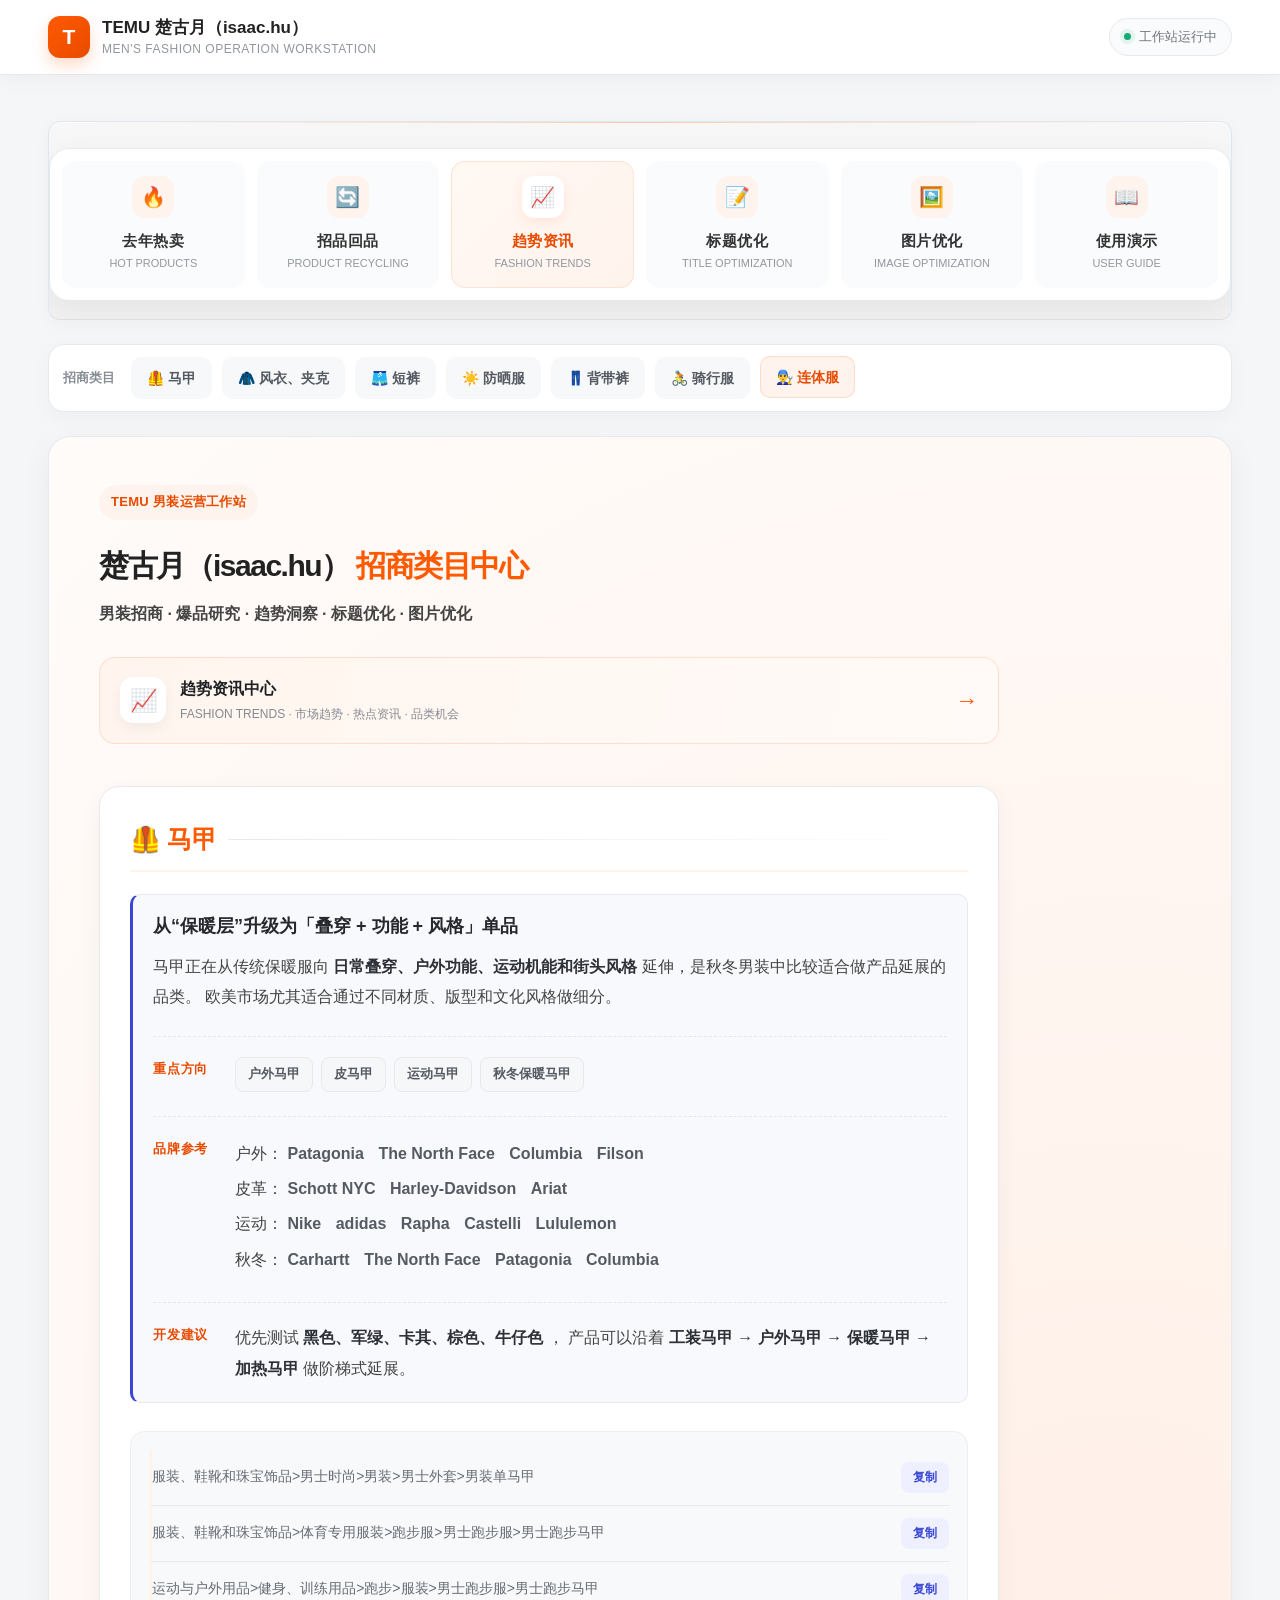
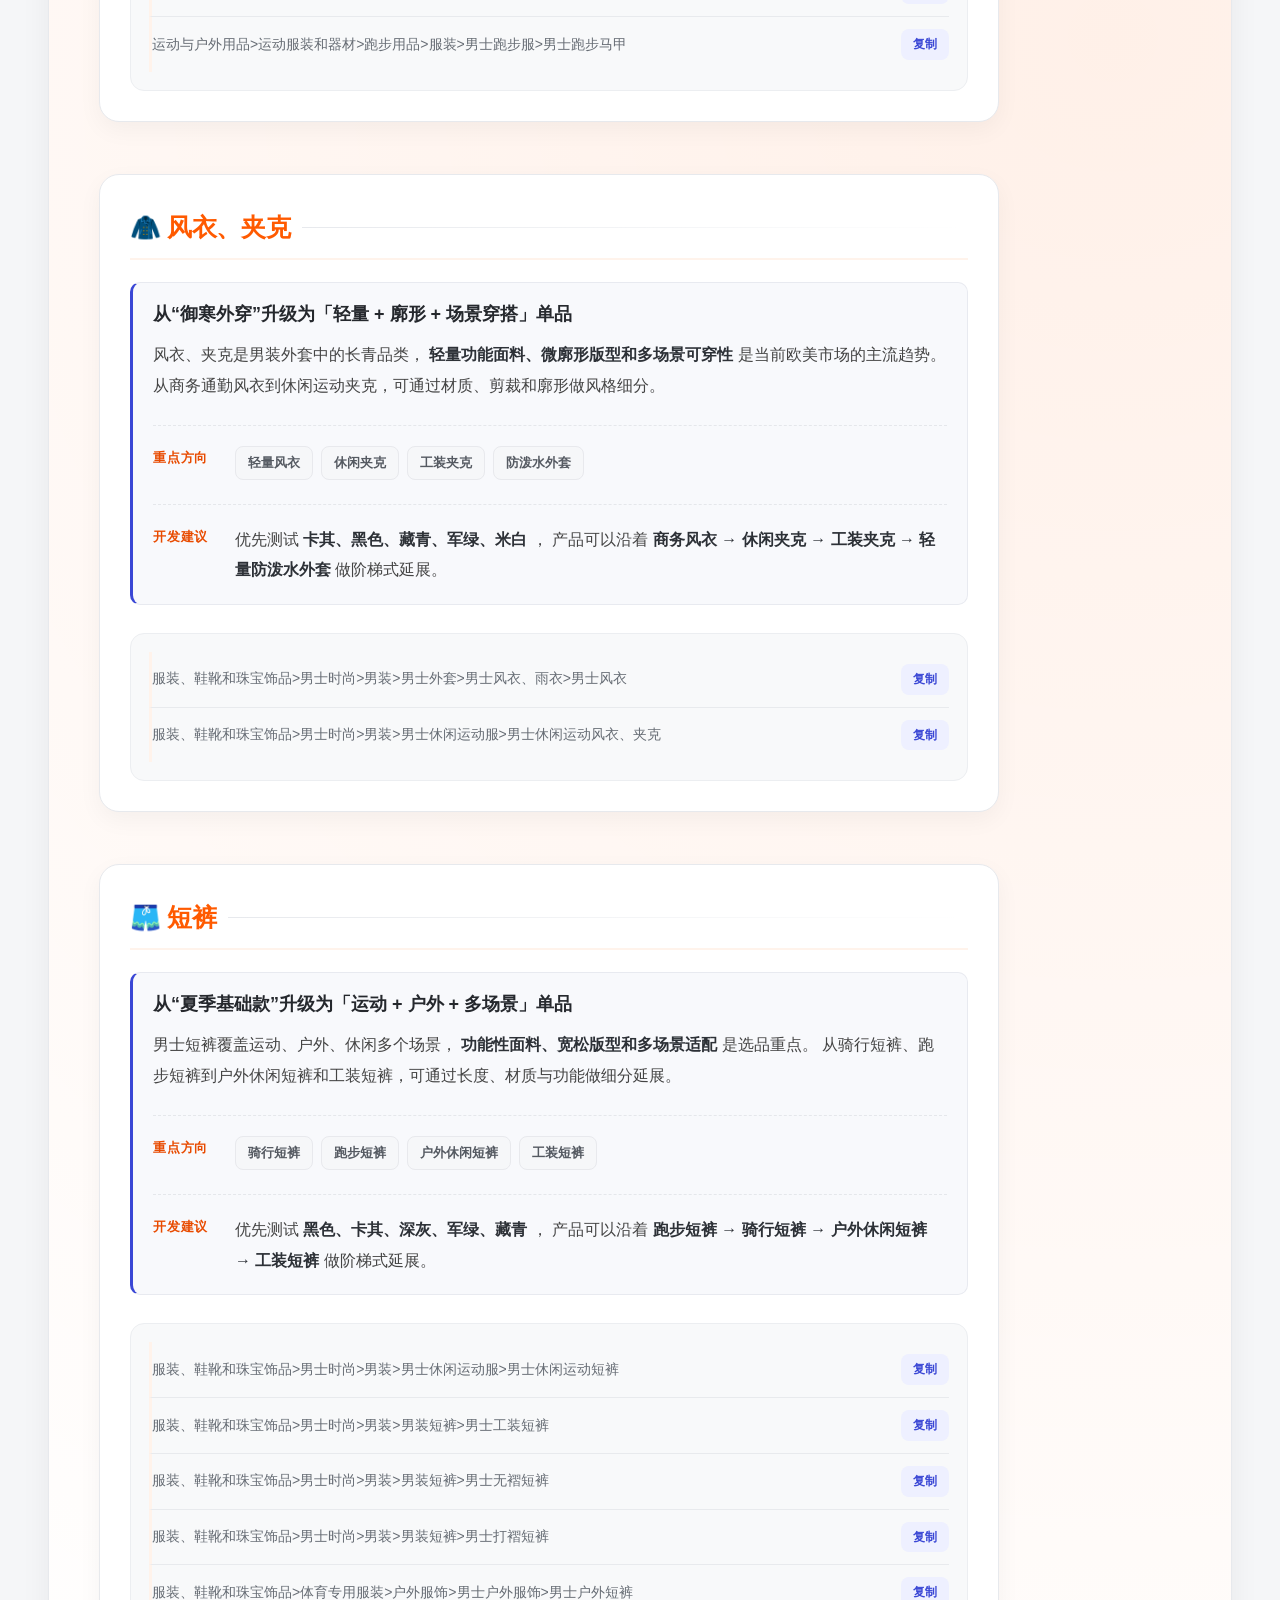
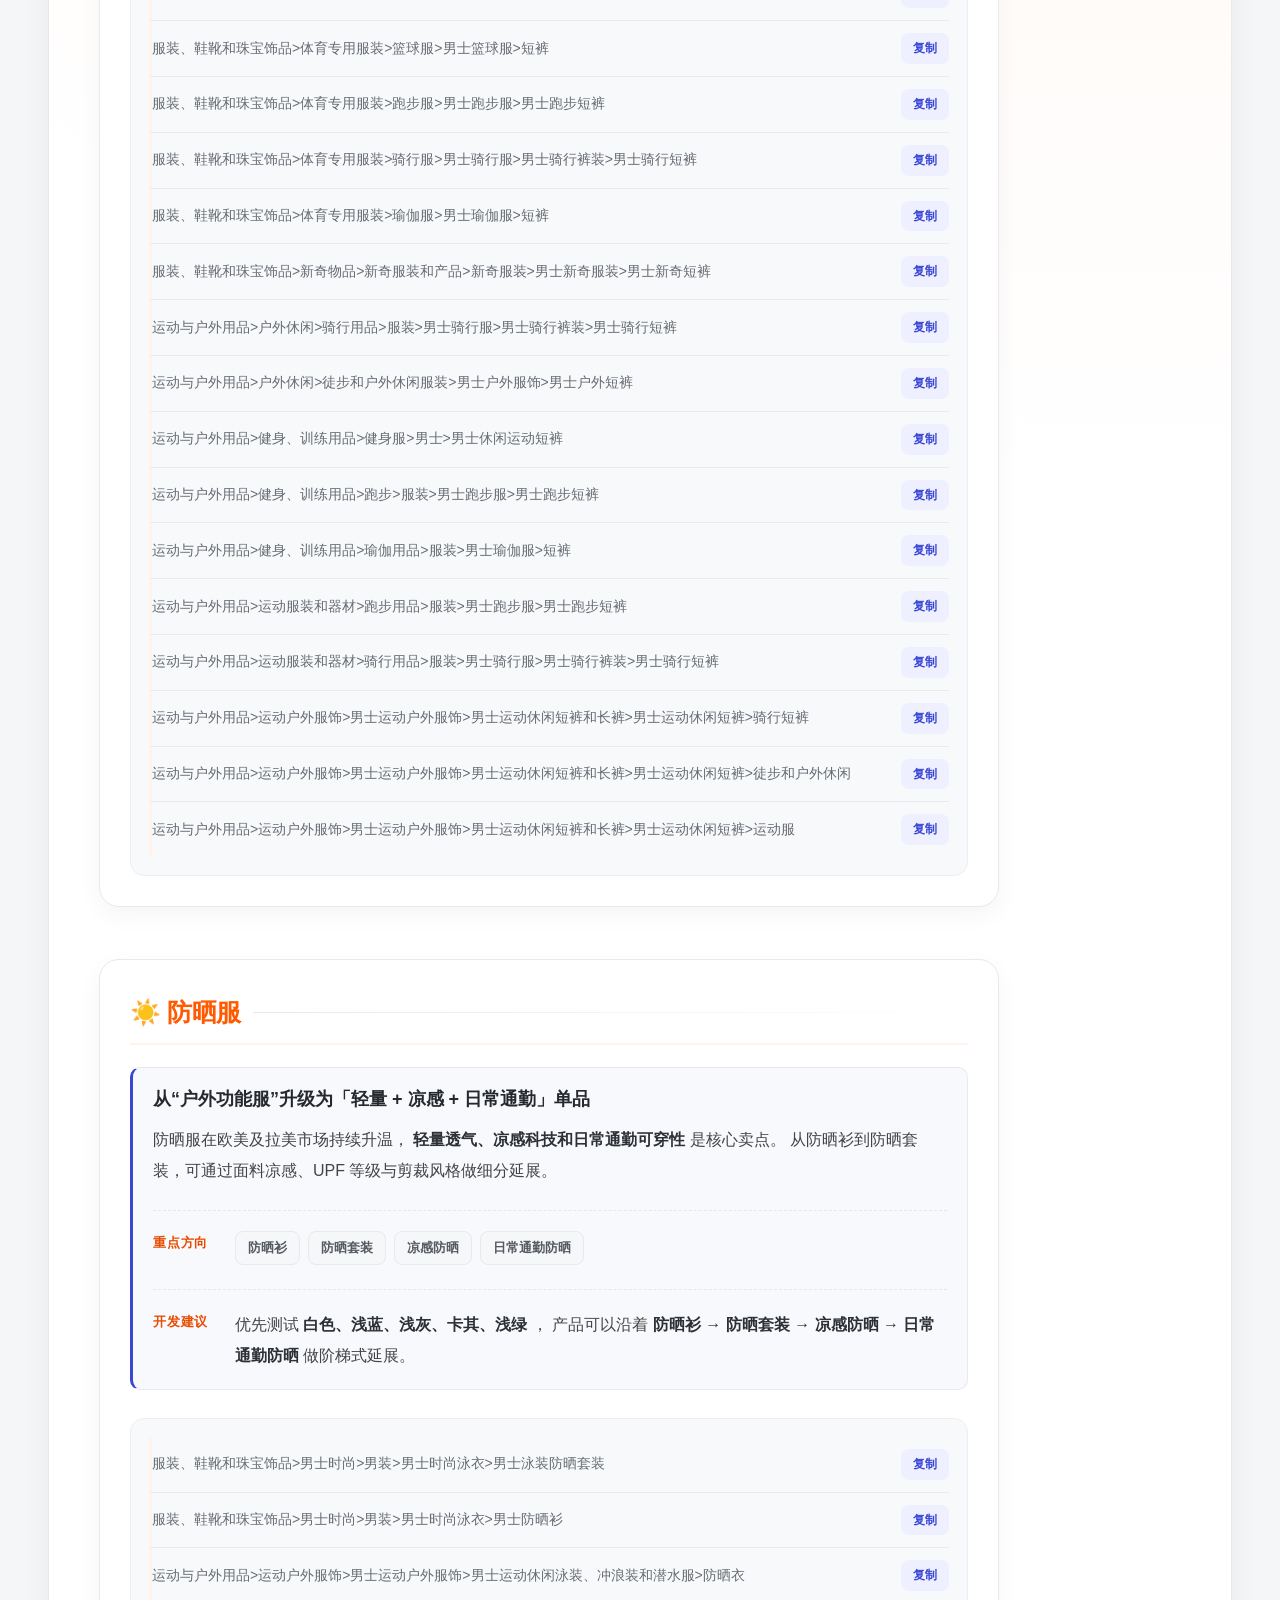
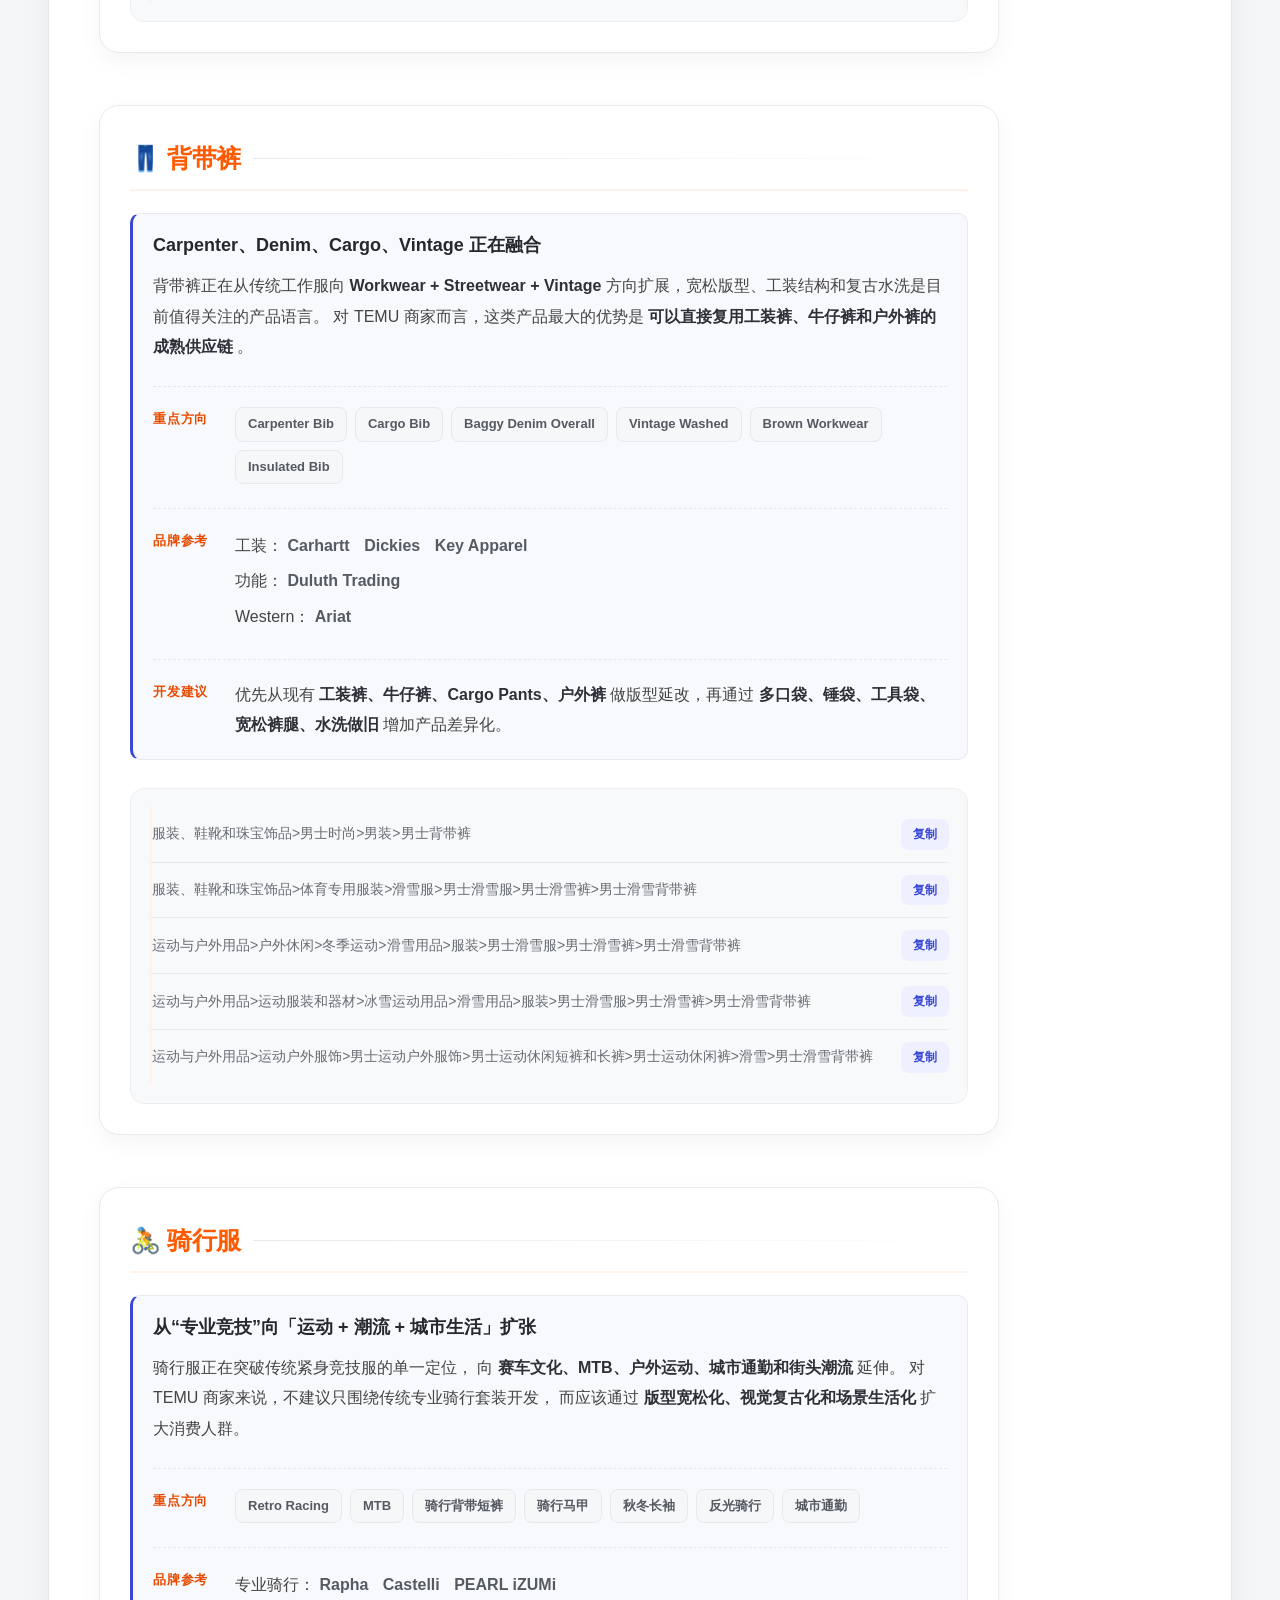
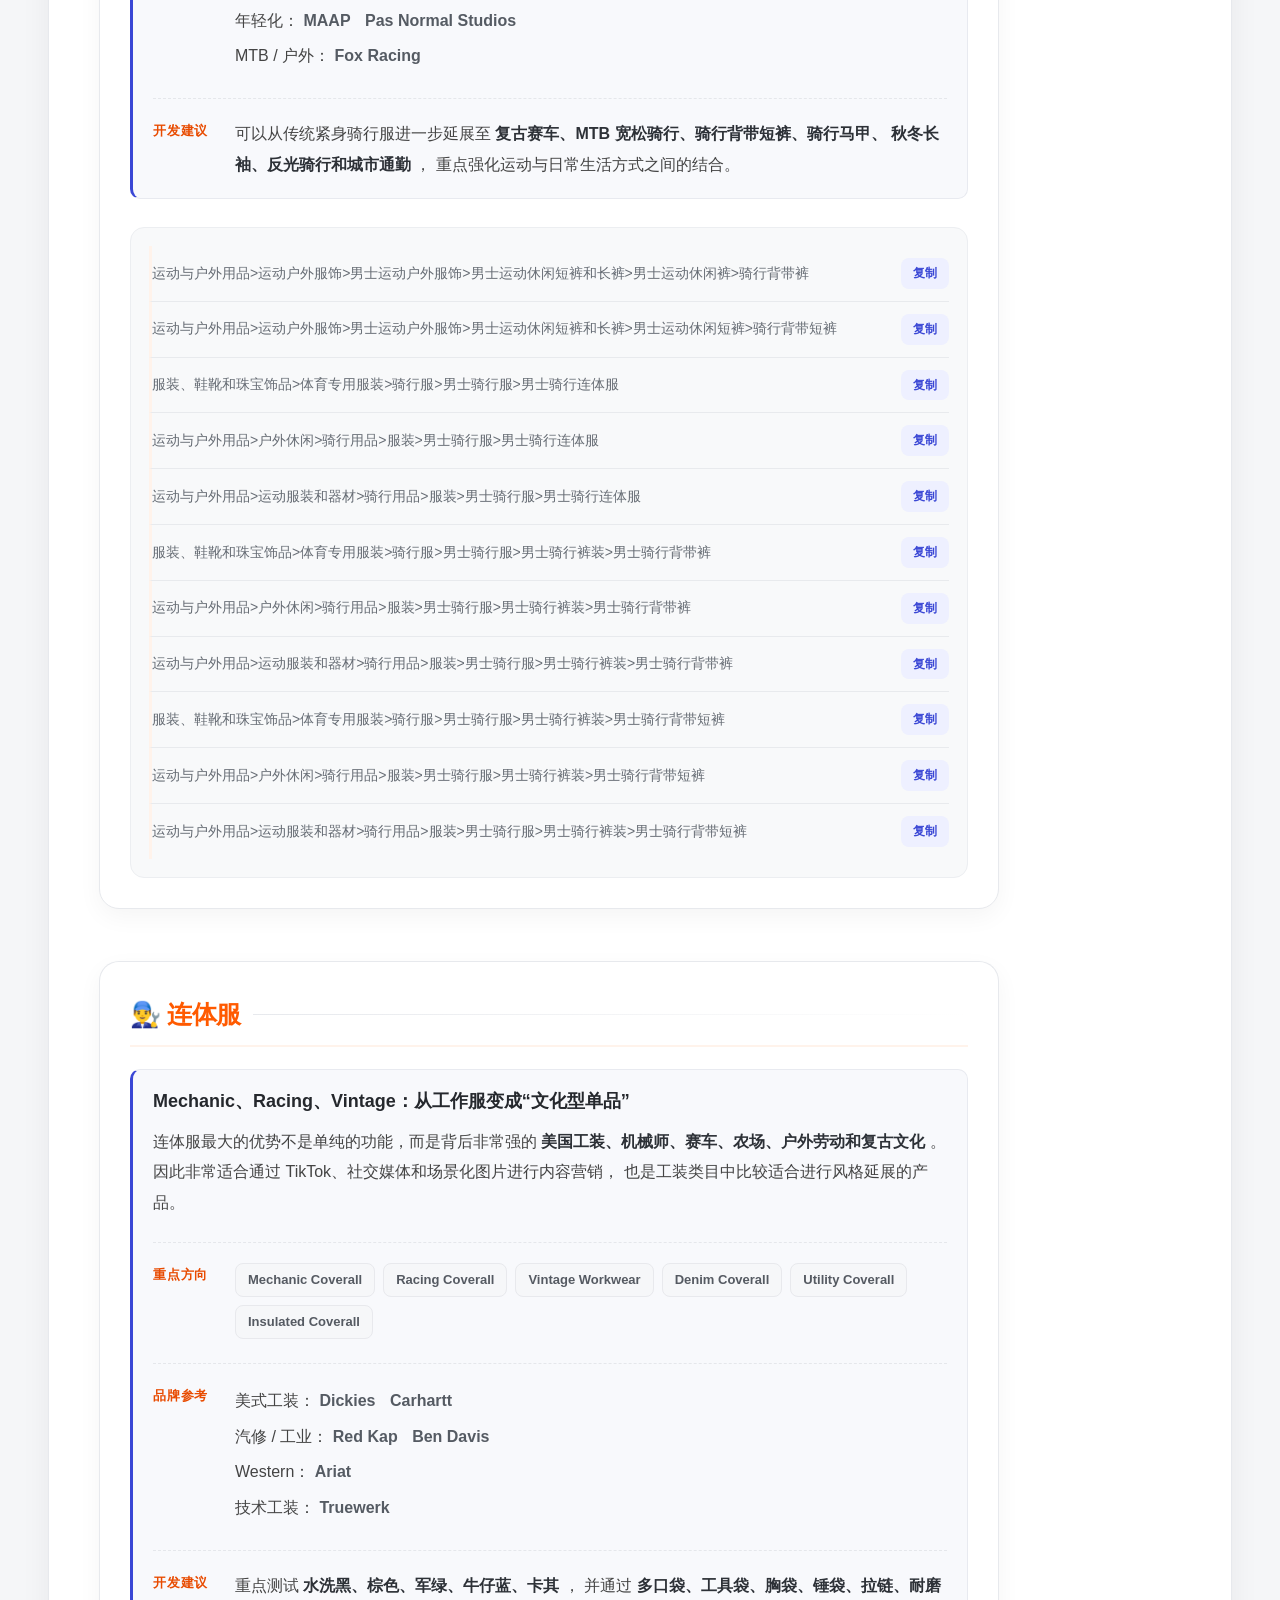
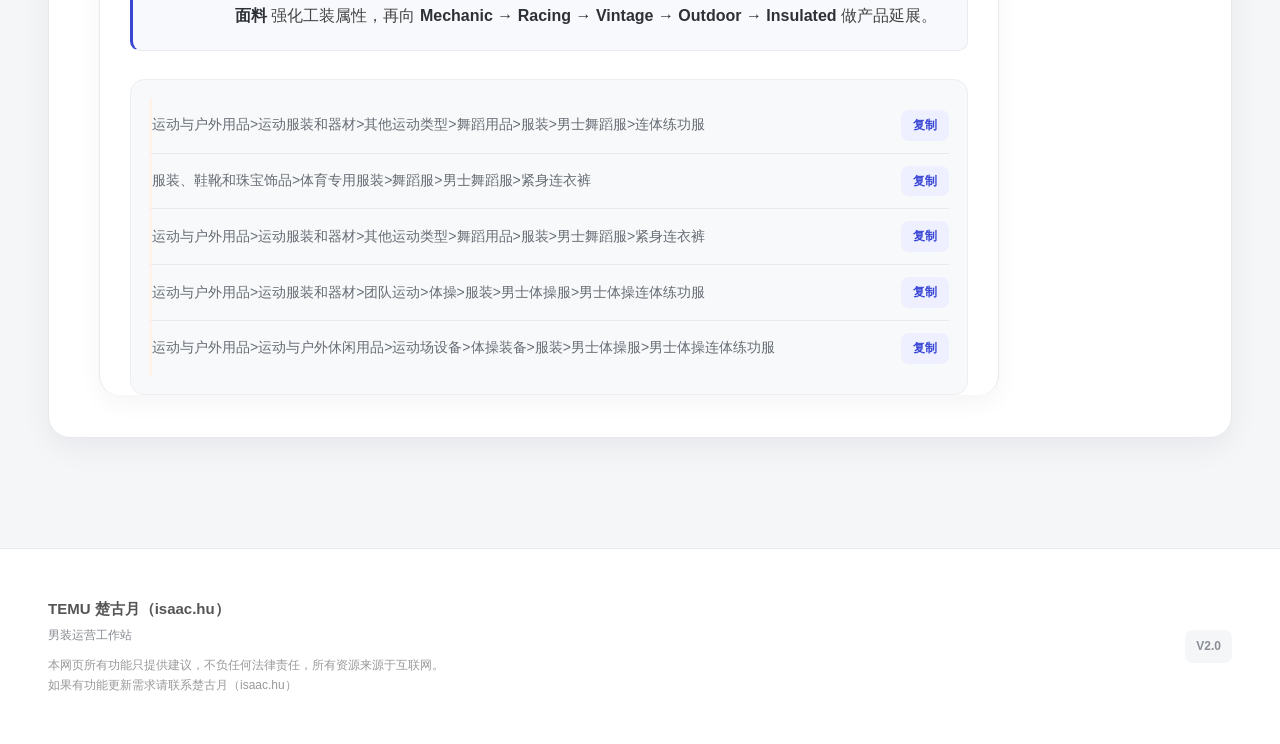
==== commit ef73f2fd: "Update index.html" ====
--- a/index.html
+++ b/index.html
@@ -1462,6 +1462,36 @@
                 马甲
             </a>
 
+
+
+            <a
+                href="#category-windbreaker"
+                class="category-nav-link"
+                data-target="category-windbreaker"
+            >
+                🧥
+                风衣、夹克
+            </a>
+
+
+            <a
+                href="#category-shorts"
+                class="category-nav-link"
+                data-target="category-shorts"
+            >
+                🩳
+                短裤
+            </a>
+
+
+            <a
+                href="#category-sun-protection"
+                class="category-nav-link"
+                data-target="category-sun-protection"
+            >
+                ☀️
+                防晒服
+            </a>
 
             <a
                 href="#category-overall"
@@ -1765,6 +1795,517 @@
                             <p>
                                 <span class="category-text">
                                     运动与户外用品>运动服装和器材>跑步用品>服装>男士跑步服>男士跑步马甲
+                                </span>
+
+                                <button type="button" class="category-copy-btn">
+                                    复制
+                                </button>
+                            </p>
+
+                        </div>
+
+                    </div>
+
+
+
+
+                    <!-- =================================================
+                         风衣、夹克
+                    ================================================== -->
+
+                    <div
+                        class="category-group"
+                        id="category-windbreaker"
+                    >
+
+                        <div class="category-title">
+                            🧥 风衣、夹克
+                        </div>
+
+
+                        <div class="category-intro">
+
+                            <div class="intro-headline">
+                                从“御寒外穿”升级为「轻量 + 廓形 + 场景穿搭」单品
+                            </div>
+
+
+                            <p>
+                                风衣、夹克是男装外套中的长青品类，
+                                <strong>
+                                    轻量功能面料、微廓形版型和多场景可穿性
+                                </strong>
+                                是当前欧美市场的主流趋势。
+                                从商务通勤风衣到休闲运动夹克，可通过材质、剪裁和廓形做风格细分。
+                            </p>
+
+
+                            <div class="intro-section">
+
+                                <span class="intro-label">
+                                    重点方向
+                                </span>
+
+                                <div class="intro-tags">
+
+                                    <span>轻量风衣</span>
+                                    <span>休闲夹克</span>
+                                    <span>工装夹克</span>
+                                    <span>防泼水外套</span>
+
+                                </div>
+
+                            </div>
+
+
+                            <div class="intro-section">
+
+                                <span class="intro-label">
+                                    开发建议
+                                </span>
+
+                                <p>
+                                    优先测试
+                                    <strong>
+                                        卡其、黑色、藏青、军绿、米白
+                                    </strong>，
+                                    产品可以沿着
+                                    <strong>
+                                        商务风衣 → 休闲夹克 → 工装夹克 → 轻量防泼水外套
+                                    </strong>
+                                    做阶梯式延展。
+                                </p>
+
+                            </div>
+
+                        </div>
+
+
+                        <div class="category-items">
+
+                            <p>
+                                <span class="category-text">
+                                    服装、鞋靴和珠宝饰品>男士时尚>男装>男士外套>男士风衣、雨衣>男士风衣
+                                </span>
+
+                                <button type="button" class="category-copy-btn">
+                                    复制
+                                </button>
+                            </p>
+
+
+                            <p>
+                                <span class="category-text">
+                                    服装、鞋靴和珠宝饰品>男士时尚>男装>男士休闲运动服>男士休闲运动风衣、夹克
+                                </span>
+
+                                <button type="button" class="category-copy-btn">
+                                    复制
+                                </button>
+                            </p>
+
+                        </div>
+
+                    </div>
+
+
+                    <!-- =================================================
+                         短裤
+                    ================================================== -->
+
+                    <div
+                        class="category-group"
+                        id="category-shorts"
+                    >
+
+                        <div class="category-title">
+                            🩳 短裤
+                        </div>
+
+
+                        <div class="category-intro">
+
+                            <div class="intro-headline">
+                                从“夏季基础款”升级为「运动 + 户外 + 多场景」单品
+                            </div>
+
+
+                            <p>
+                                男士短裤覆盖运动、户外、休闲多个场景，
+                                <strong>
+                                    功能性面料、宽松版型和多场景适配
+                                </strong>
+                                是选品重点。
+                                从骑行短裤、跑步短裤到户外休闲短裤和工装短裤，可通过长度、材质与功能做细分延展。
+                            </p>
+
+
+                            <div class="intro-section">
+
+                                <span class="intro-label">
+                                    重点方向
+                                </span>
+
+                                <div class="intro-tags">
+
+                                    <span>骑行短裤</span>
+                                    <span>跑步短裤</span>
+                                    <span>户外休闲短裤</span>
+                                    <span>工装短裤</span>
+
+                                </div>
+
+                            </div>
+
+
+                            <div class="intro-section">
+
+                                <span class="intro-label">
+                                    开发建议
+                                </span>
+
+                                <p>
+                                    优先测试
+                                    <strong>
+                                        黑色、卡其、深灰、军绿、藏青
+                                    </strong>，
+                                    产品可以沿着
+                                    <strong>
+                                        跑步短裤 → 骑行短裤 → 户外休闲短裤 → 工装短裤
+                                    </strong>
+                                    做阶梯式延展。
+                                </p>
+
+                            </div>
+
+                        </div>
+
+
+                        <div class="category-items">
+
+                            <p>
+                                <span class="category-text">
+                                    服装、鞋靴和珠宝饰品>男士时尚>男装>男士休闲运动服>男士休闲运动短裤
+                                </span>
+
+                                <button type="button" class="category-copy-btn">
+                                    复制
+                                </button>
+                            </p>
+
+
+                            <p>
+                                <span class="category-text">
+                                    服装、鞋靴和珠宝饰品>男士时尚>男装>男装短裤>男士工装短裤
+                                </span>
+
+                                <button type="button" class="category-copy-btn">
+                                    复制
+                                </button>
+                            </p>
+
+
+                            <p>
+                                <span class="category-text">
+                                    服装、鞋靴和珠宝饰品>男士时尚>男装>男装短裤>男士无褶短裤
+                                </span>
+
+                                <button type="button" class="category-copy-btn">
+                                    复制
+                                </button>
+                            </p>
+
+
+                            <p>
+                                <span class="category-text">
+                                    服装、鞋靴和珠宝饰品>男士时尚>男装>男装短裤>男士打褶短裤
+                                </span>
+
+                                <button type="button" class="category-copy-btn">
+                                    复制
+                                </button>
+                            </p>
+
+
+                            <p>
+                                <span class="category-text">
+                                    服装、鞋靴和珠宝饰品>体育专用服装>户外服饰>男士户外服饰>男士户外短裤
+                                </span>
+
+                                <button type="button" class="category-copy-btn">
+                                    复制
+                                </button>
+                            </p>
+
+
+                            <p>
+                                <span class="category-text">
+                                    服装、鞋靴和珠宝饰品>体育专用服装>篮球服>男士篮球服>短裤
+                                </span>
+
+                                <button type="button" class="category-copy-btn">
+                                    复制
+                                </button>
+                            </p>
+
+
+                            <p>
+                                <span class="category-text">
+                                    服装、鞋靴和珠宝饰品>体育专用服装>跑步服>男士跑步服>男士跑步短裤
+                                </span>
+
+                                <button type="button" class="category-copy-btn">
+                                    复制
+                                </button>
+                            </p>
+
+
+                            <p>
+                                <span class="category-text">
+                                    服装、鞋靴和珠宝饰品>体育专用服装>骑行服>男士骑行服>男士骑行裤装>男士骑行短裤
+                                </span>
+
+                                <button type="button" class="category-copy-btn">
+                                    复制
+                                </button>
+                            </p>
+
+
+                            <p>
+                                <span class="category-text">
+                                    服装、鞋靴和珠宝饰品>体育专用服装>瑜伽服>男士瑜伽服>短裤
+                                </span>
+
+                                <button type="button" class="category-copy-btn">
+                                    复制
+                                </button>
+                            </p>
+
+
+                            <p>
+                                <span class="category-text">
+                                    服装、鞋靴和珠宝饰品>新奇物品>新奇服装和产品>新奇服装>男士新奇服装>男士新奇短裤
+                                </span>
+
+                                <button type="button" class="category-copy-btn">
+                                    复制
+                                </button>
+                            </p>
+
+
+                            <p>
+                                <span class="category-text">
+                                    运动与户外用品>户外休闲>骑行用品>服装>男士骑行服>男士骑行裤装>男士骑行短裤
+                                </span>
+
+                                <button type="button" class="category-copy-btn">
+                                    复制
+                                </button>
+                            </p>
+
+
+                            <p>
+                                <span class="category-text">
+                                    运动与户外用品>户外休闲>徒步和户外休闲服装>男士户外服饰>男士户外短裤
+                                </span>
+
+                                <button type="button" class="category-copy-btn">
+                                    复制
+                                </button>
+                            </p>
+
+
+                            <p>
+                                <span class="category-text">
+                                    运动与户外用品>健身、训练用品>健身服>男士>男士休闲运动短裤
+                                </span>
+
+                                <button type="button" class="category-copy-btn">
+                                    复制
+                                </button>
+                            </p>
+
+
+                            <p>
+                                <span class="category-text">
+                                    运动与户外用品>健身、训练用品>跑步>服装>男士跑步服>男士跑步短裤
+                                </span>
+
+                                <button type="button" class="category-copy-btn">
+                                    复制
+                                </button>
+                            </p>
+
+
+                            <p>
+                                <span class="category-text">
+                                    运动与户外用品>健身、训练用品>瑜伽用品>服装>男士瑜伽服>短裤
+                                </span>
+
+                                <button type="button" class="category-copy-btn">
+                                    复制
+                                </button>
+                            </p>
+
+
+                            <p>
+                                <span class="category-text">
+                                    运动与户外用品>运动服装和器材>跑步用品>服装>男士跑步服>男士跑步短裤
+                                </span>
+
+                                <button type="button" class="category-copy-btn">
+                                    复制
+                                </button>
+                            </p>
+
+
+                            <p>
+                                <span class="category-text">
+                                    运动与户外用品>运动服装和器材>骑行用品>服装>男士骑行服>男士骑行裤装>男士骑行短裤
+                                </span>
+
+                                <button type="button" class="category-copy-btn">
+                                    复制
+                                </button>
+                            </p>
+
+
+                            <p>
+                                <span class="category-text">
+                                    运动与户外用品>运动户外服饰>男士运动户外服饰>男士运动休闲短裤和长裤>男士运动休闲短裤>骑行短裤
+                                </span>
+
+                                <button type="button" class="category-copy-btn">
+                                    复制
+                                </button>
+                            </p>
+
+
+                            <p>
+                                <span class="category-text">
+                                    运动与户外用品>运动户外服饰>男士运动户外服饰>男士运动休闲短裤和长裤>男士运动休闲短裤>徒步和户外休闲
+                                </span>
+
+                                <button type="button" class="category-copy-btn">
+                                    复制
+                                </button>
+                            </p>
+
+
+                            <p>
+                                <span class="category-text">
+                                    运动与户外用品>运动户外服饰>男士运动户外服饰>男士运动休闲短裤和长裤>男士运动休闲短裤>运动服
+                                </span>
+
+                                <button type="button" class="category-copy-btn">
+                                    复制
+                                </button>
+                            </p>
+
+                        </div>
+
+                    </div>
+
+
+                    <!-- =================================================
+                         防晒服
+                    ================================================== -->
+
+                    <div
+                        class="category-group"
+                        id="category-sun-protection"
+                    >
+
+                        <div class="category-title">
+                            ☀️ 防晒服
+                        </div>
+
+
+                        <div class="category-intro">
+
+                            <div class="intro-headline">
+                                从“户外功能服”升级为「轻量 + 凉感 + 日常通勤」单品
+                            </div>
+
+
+                            <p>
+                                防晒服在欧美及拉美市场持续升温，
+                                <strong>
+                                    轻量透气、凉感科技和日常通勤可穿性
+                                </strong>
+                                是核心卖点。
+                                从防晒衫到防晒套装，可通过面料凉感、UPF 等级与剪裁风格做细分延展。
+                            </p>
+
+
+                            <div class="intro-section">
+
+                                <span class="intro-label">
+                                    重点方向
+                                </span>
+
+                                <div class="intro-tags">
+
+                                    <span>防晒衫</span>
+                                    <span>防晒套装</span>
+                                    <span>凉感防晒</span>
+                                    <span>日常通勤防晒</span>
+
+                                </div>
+
+                            </div>
+
+
+                            <div class="intro-section">
+
+                                <span class="intro-label">
+                                    开发建议
+                                </span>
+
+                                <p>
+                                    优先测试
+                                    <strong>
+                                        白色、浅蓝、浅灰、卡其、浅绿
+                                    </strong>，
+                                    产品可以沿着
+                                    <strong>
+                                        防晒衫 → 防晒套装 → 凉感防晒 → 日常通勤防晒
+                                    </strong>
+                                    做阶梯式延展。
+                                </p>
+
+                            </div>
+
+                        </div>
+
+
+                        <div class="category-items">
+
+                            <p>
+                                <span class="category-text">
+                                    服装、鞋靴和珠宝饰品>男士时尚>男装>男士时尚泳衣>男士泳装防晒套装
+                                </span>
+
+                                <button type="button" class="category-copy-btn">
+                                    复制
+                                </button>
+                            </p>
+
+
+                            <p>
+                                <span class="category-text">
+                                    服装、鞋靴和珠宝饰品>男士时尚>男装>男士时尚泳衣>男士防晒衫
+                                </span>
+
+                                <button type="button" class="category-copy-btn">
+                                    复制
+                                </button>
+                            </p>
+
+
+                            <p>
+                                <span class="category-text">
+                                    运动与户外用品>运动户外服饰>男士运动户外服饰>男士运动休闲泳装、冲浪装和潜水服>防晒衣
                                 </span>
 
                                 <button type="button" class="category-copy-btn">
@@ -2754,4 +3295,4 @@
 
 </body>
 
-</html>+</html>
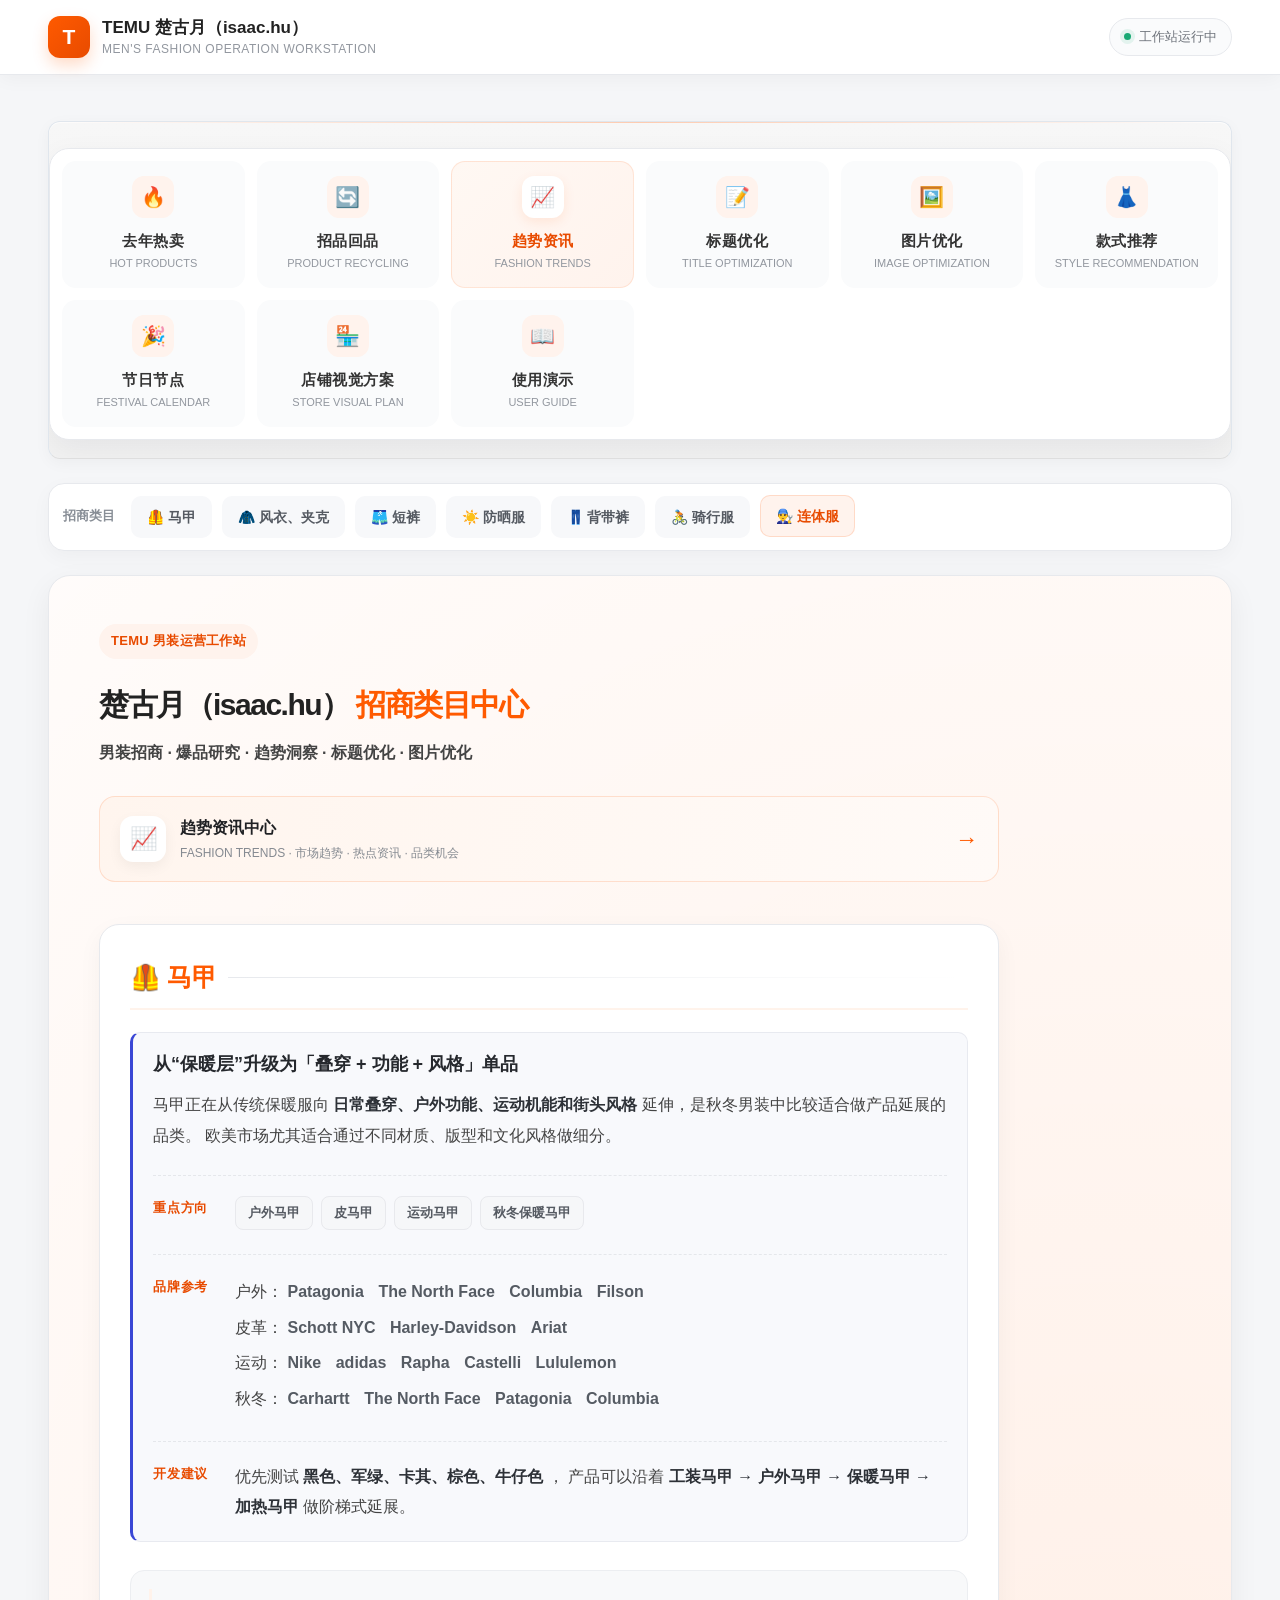
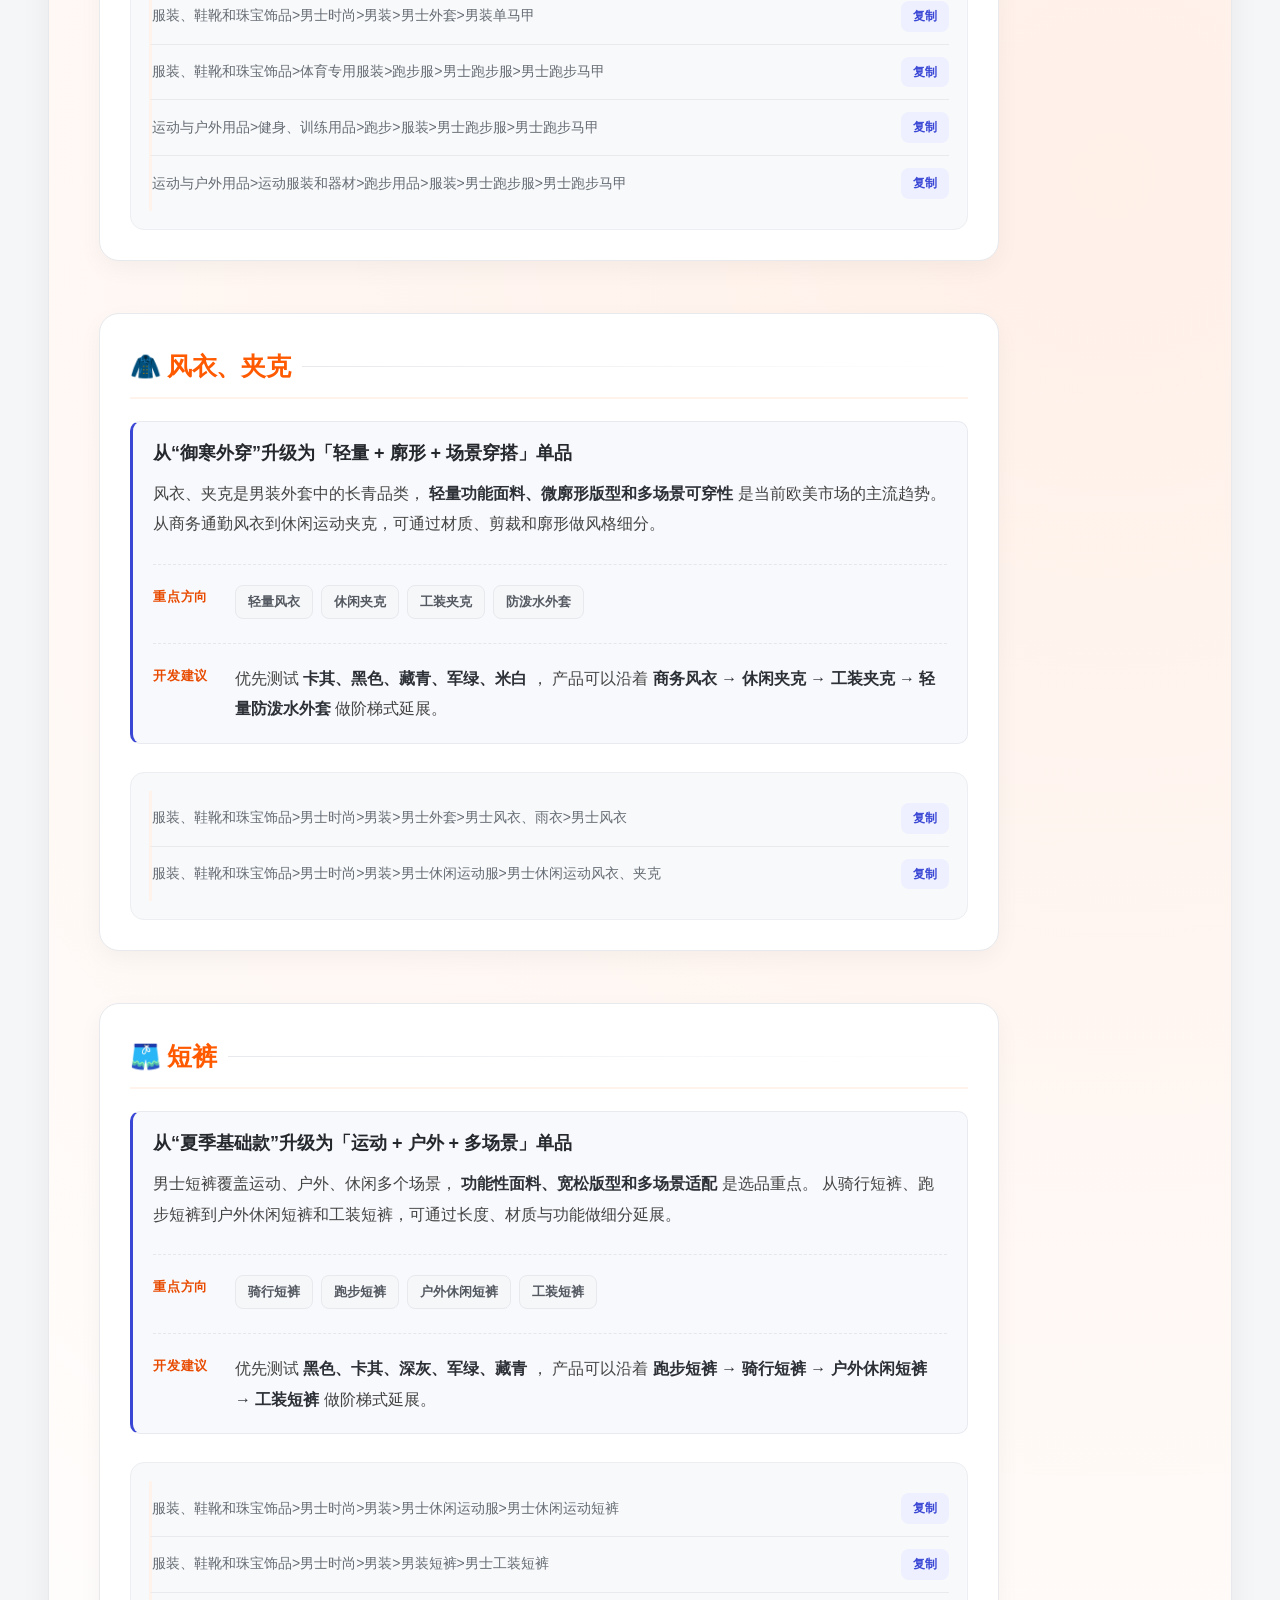
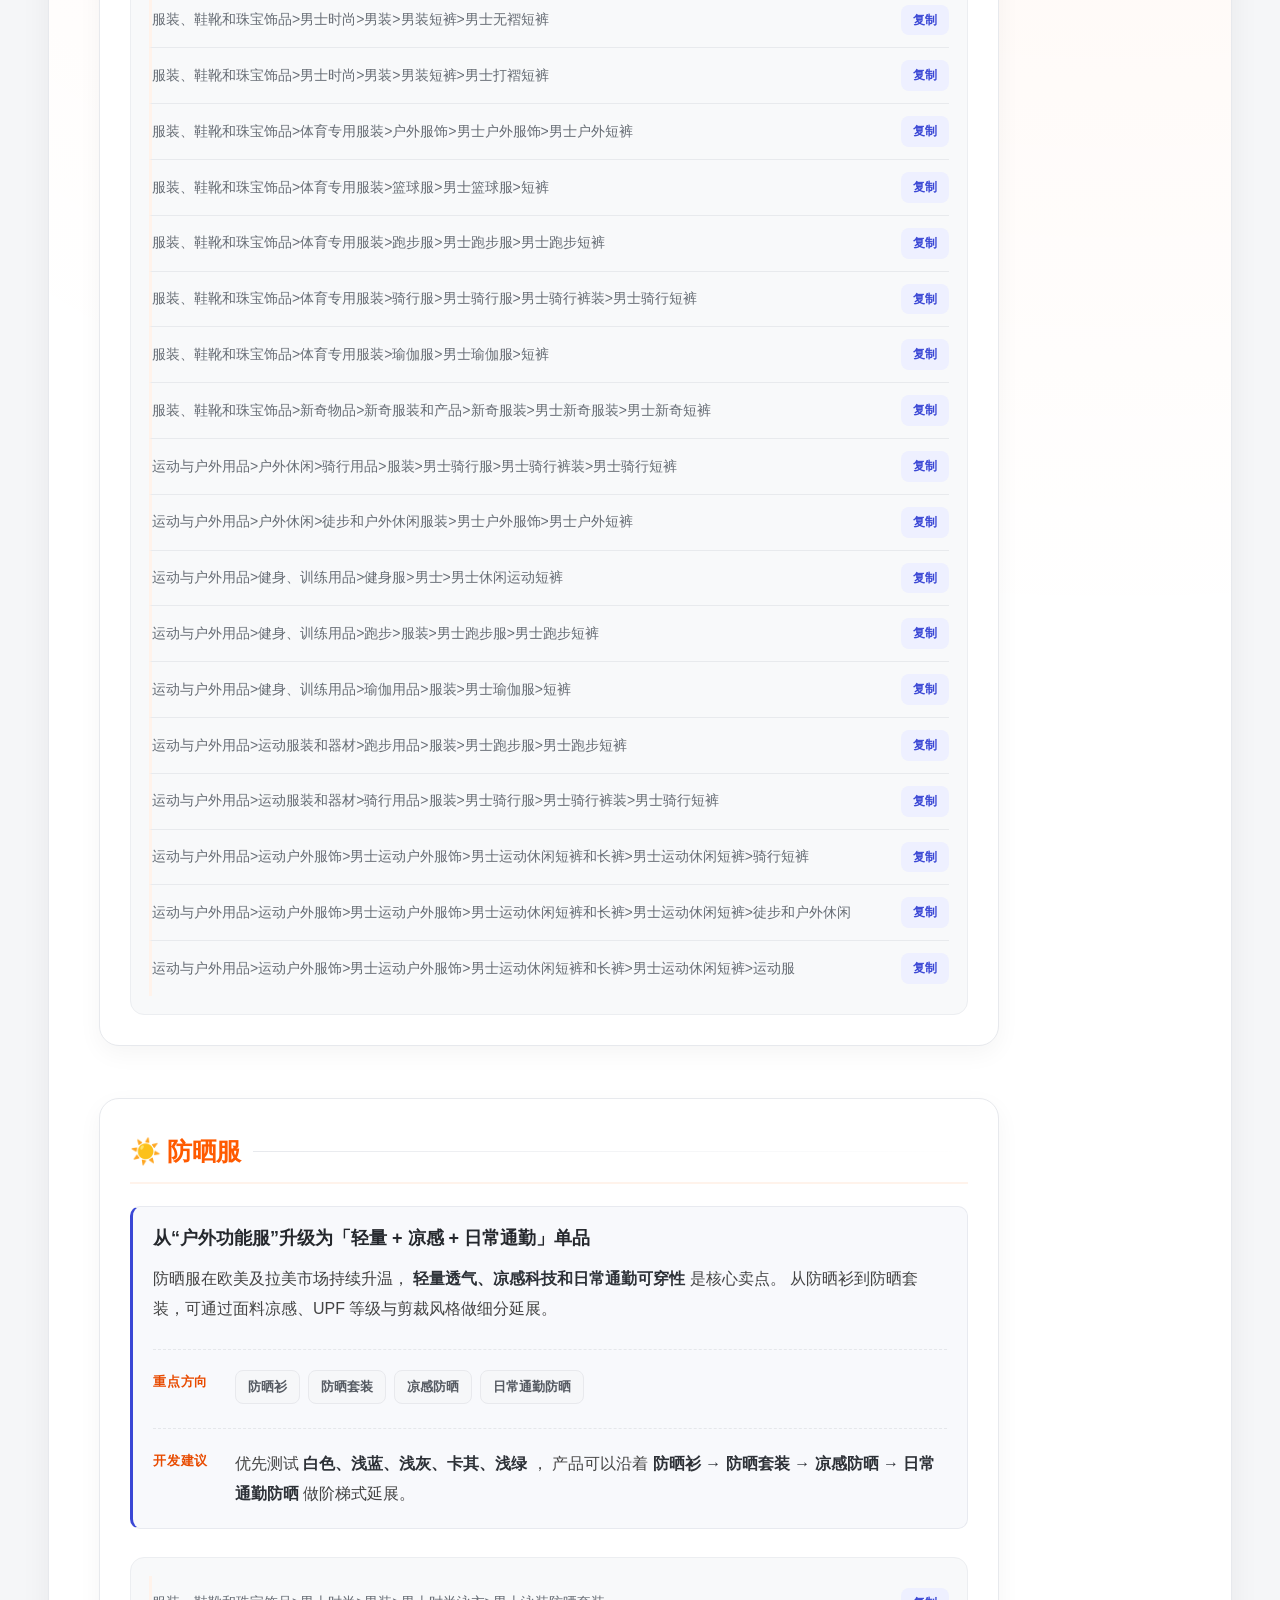
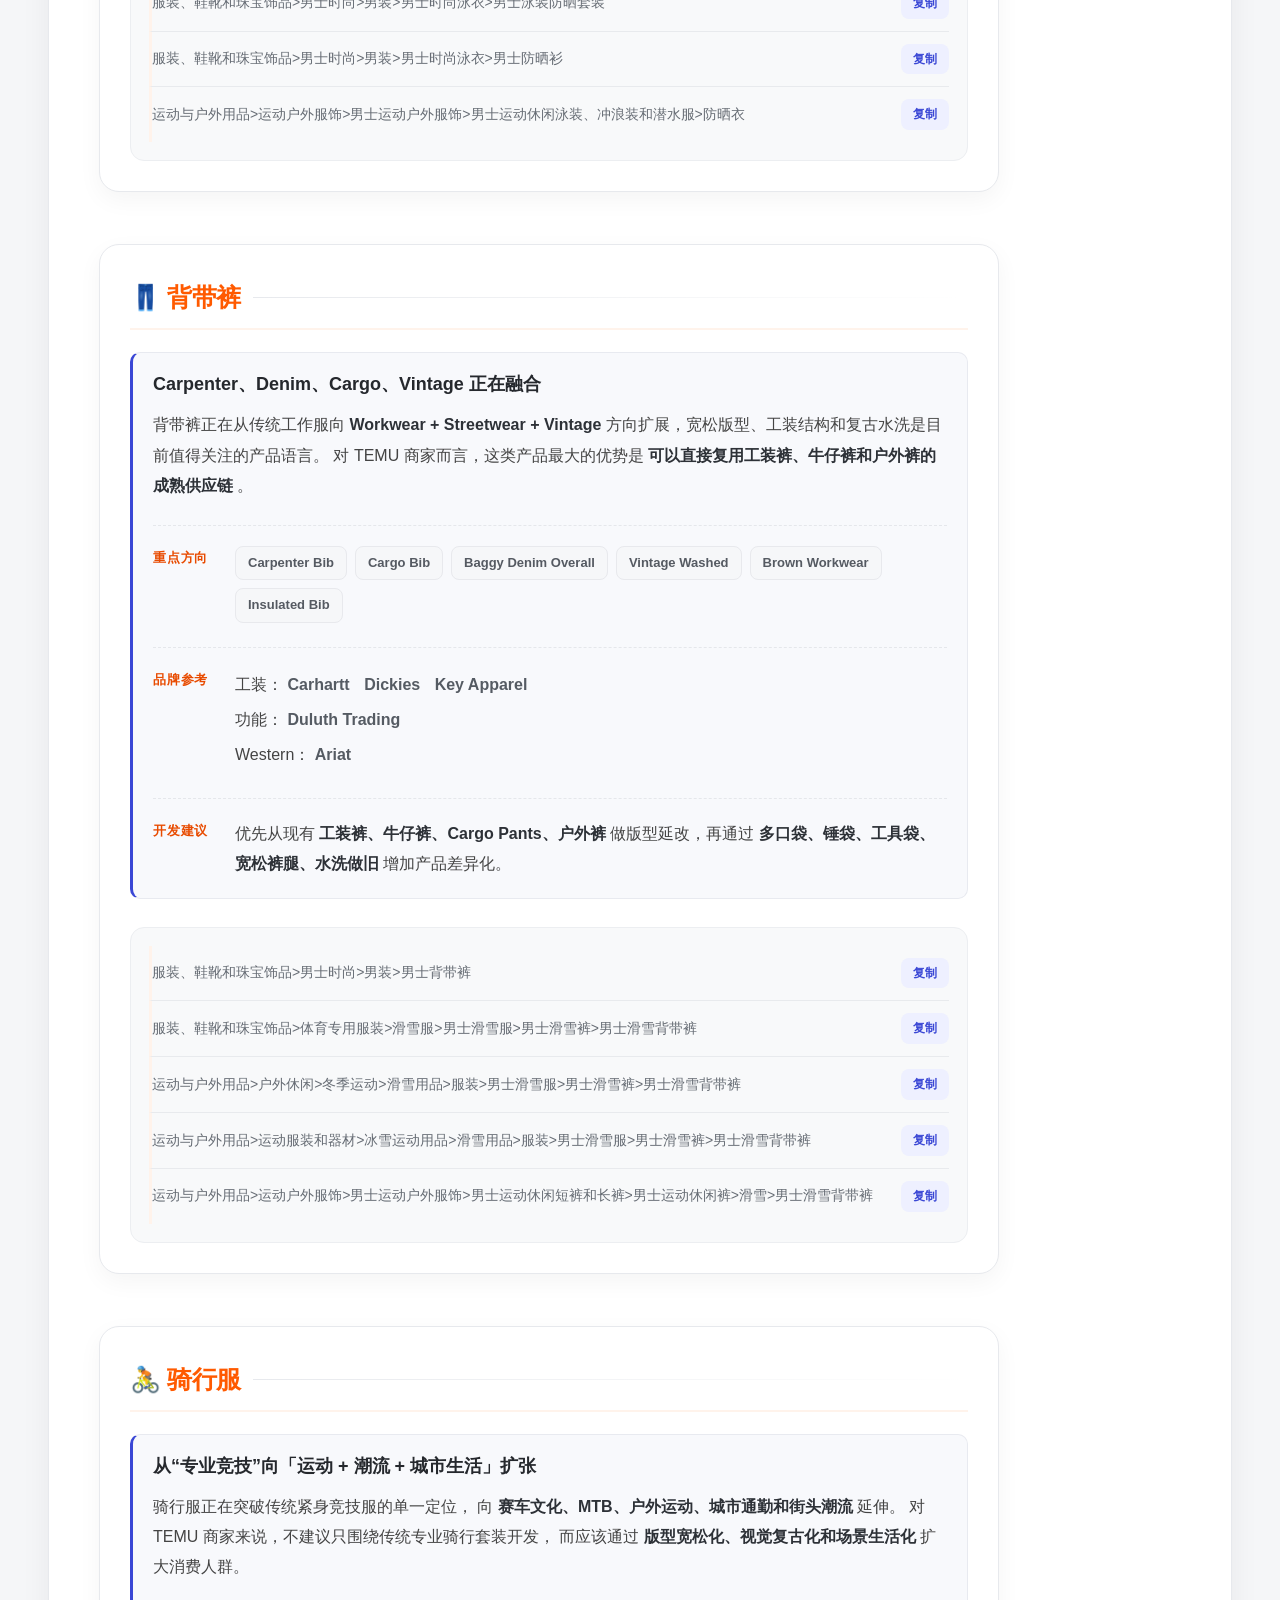
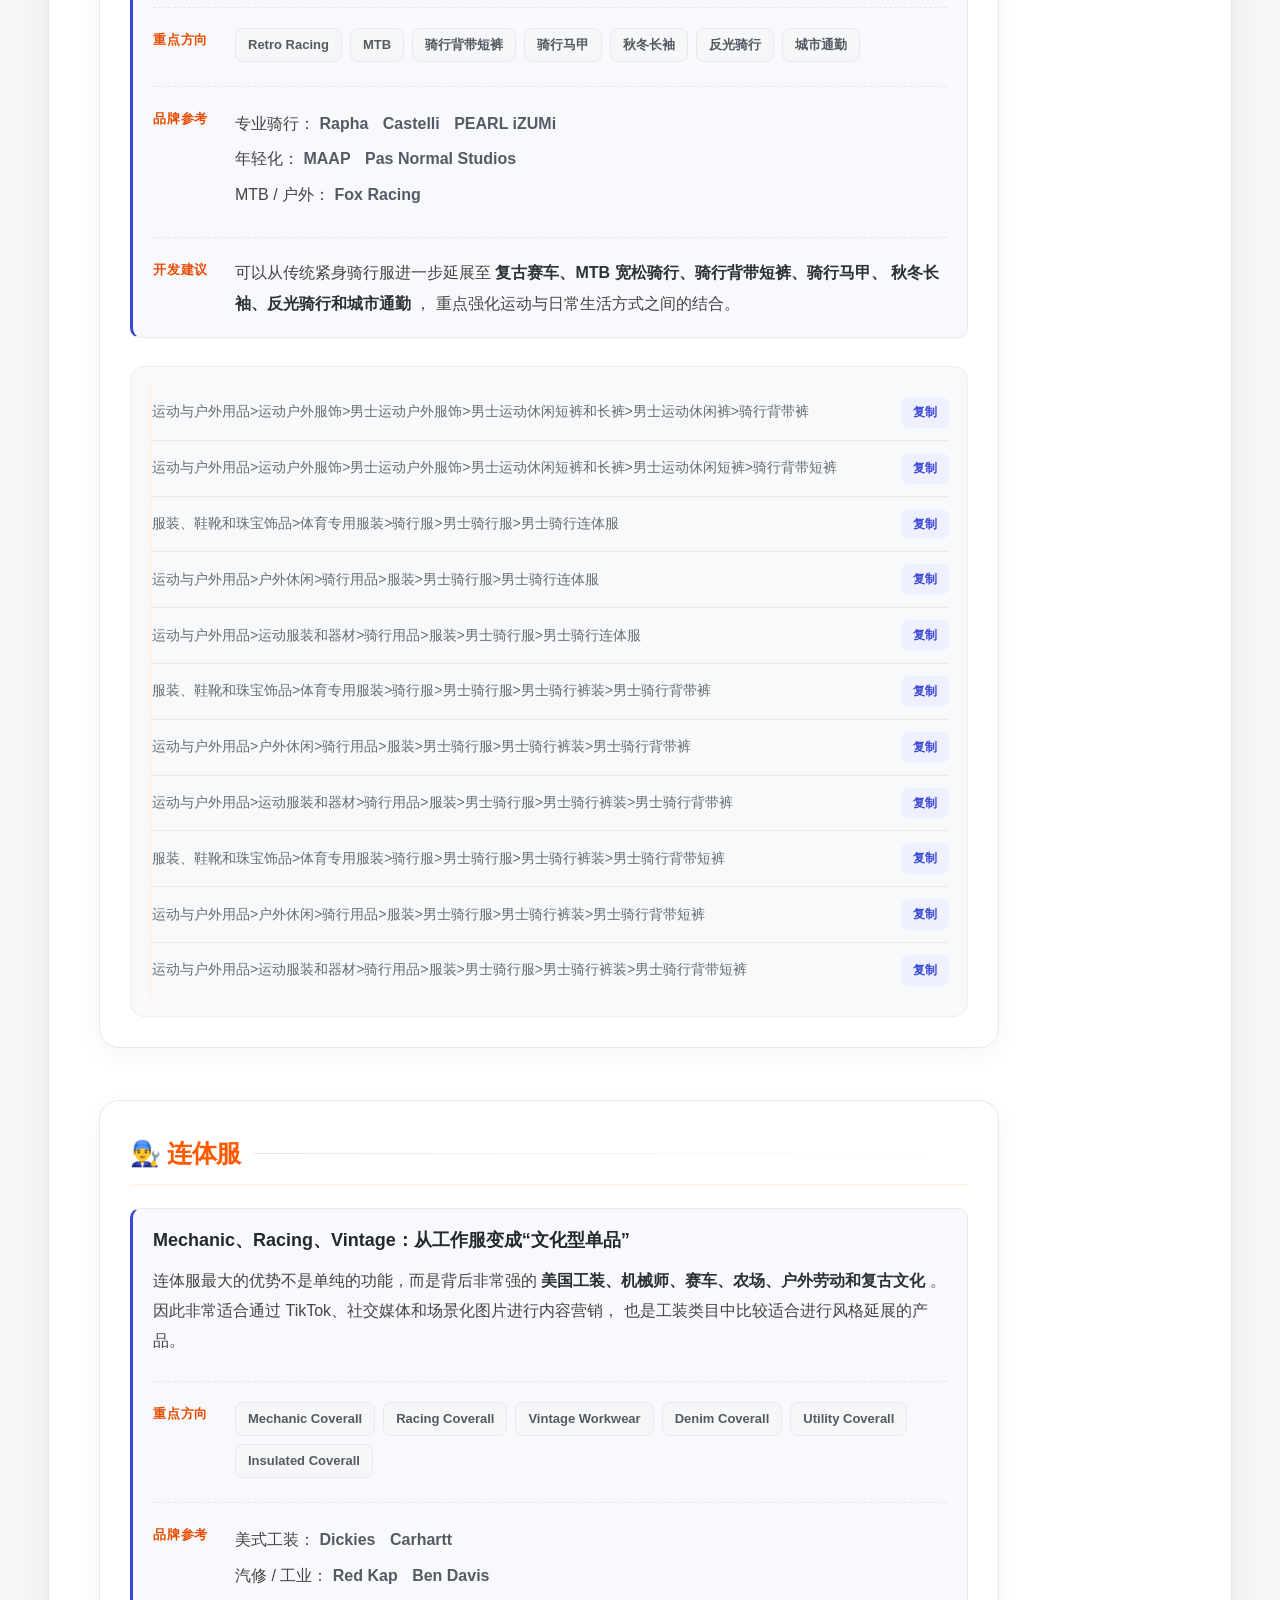
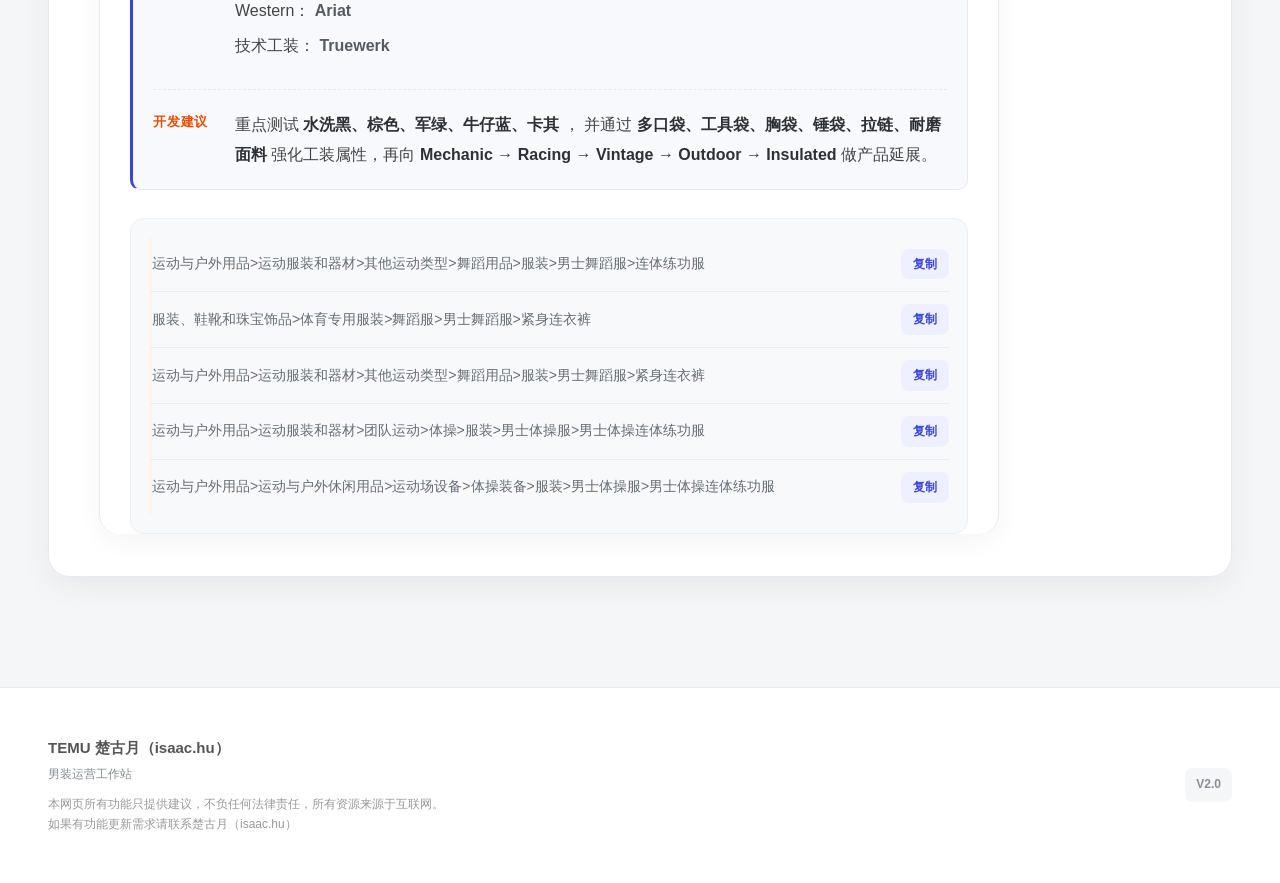
==== commit b772d129: "add pdf" ====
--- a/index.html
+++ b/index.html
@@ -1397,6 +1397,93 @@
 
                         <span class="tool-desc">
                             IMAGE OPTIMIZATION
+                        </span>
+
+                    </span>
+
+                </a>
+
+
+
+                <!-- 款式推荐 -->
+
+                <a
+                    href="assets/pdf/store.pdf"
+                    class="tool-item"
+                    target="_blank"
+                    rel="noopener"
+                >
+
+                    <span class="tool-icon">
+                        👗
+                    </span>
+
+                    <span class="tool-info">
+
+                        <span class="tool-name">
+                            款式推荐
+                        </span>
+
+                        <span class="tool-desc">
+                            STYLE RECOMMENDATION
+                        </span>
+
+                    </span>
+
+                </a>
+
+
+
+                <!-- 节日节点 -->
+
+                <a
+                    href="assets/pdf/festival-calendar.pdf"
+                    class="tool-item"
+                    target="_blank"
+                    rel="noopener"
+                >
+
+                    <span class="tool-icon">
+                        🎉
+                    </span>
+
+                    <span class="tool-info">
+
+                        <span class="tool-name">
+                            节日节点
+                        </span>
+
+                        <span class="tool-desc">
+                            FESTIVAL CALENDAR
+                        </span>
+
+                    </span>
+
+                </a>
+
+
+
+                <!-- 店铺视觉方案 -->
+
+                <a
+                    href="assets/pdf/picture.pdf"
+                    class="tool-item"
+                    target="_blank"
+                    rel="noopener"
+                >
+
+                    <span class="tool-icon">
+                        🏪
+                    </span>
+
+                    <span class="tool-info">
+
+                        <span class="tool-name">
+                            店铺视觉方案
+                        </span>
+
+                        <span class="tool-desc">
+                            STORE VISUAL PLAN
                         </span>
 
                     </span>
@@ -3295,4 +3382,4 @@
 
 </body>
 
-</html>
+</html>
